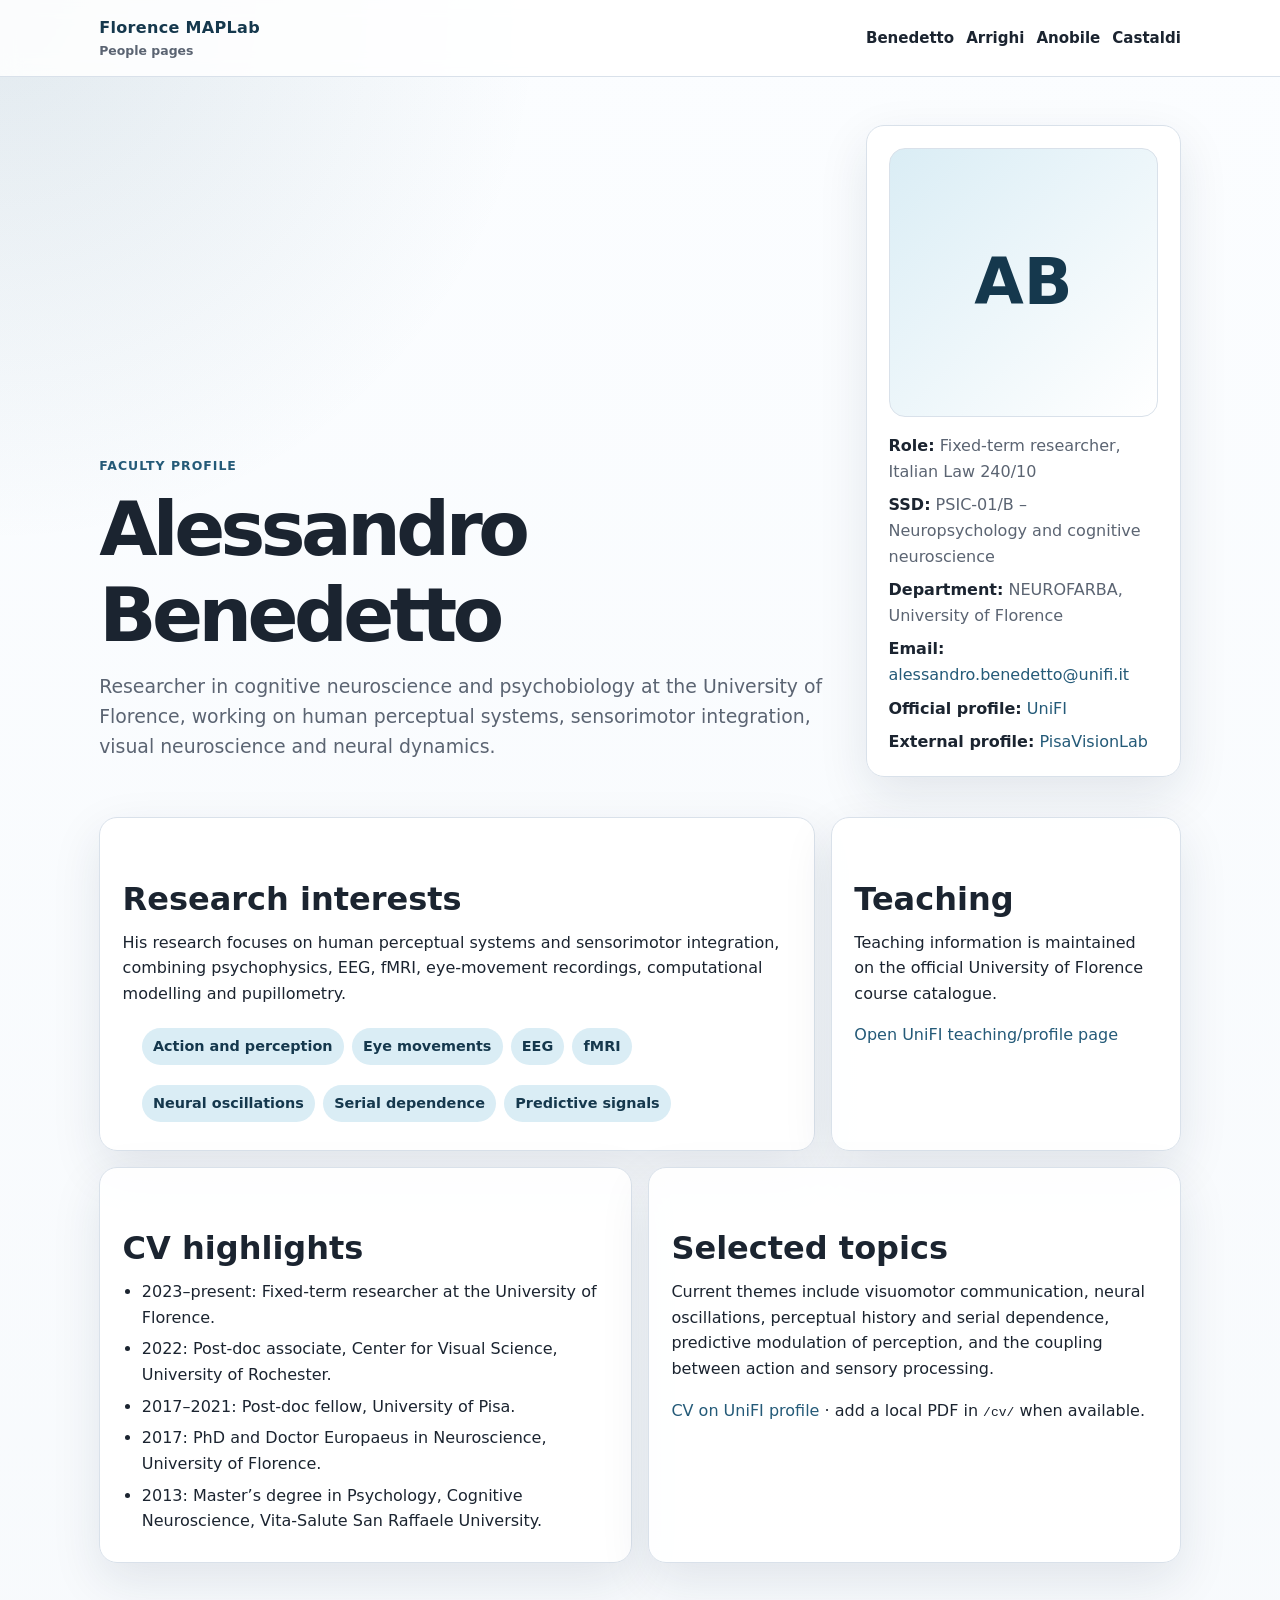
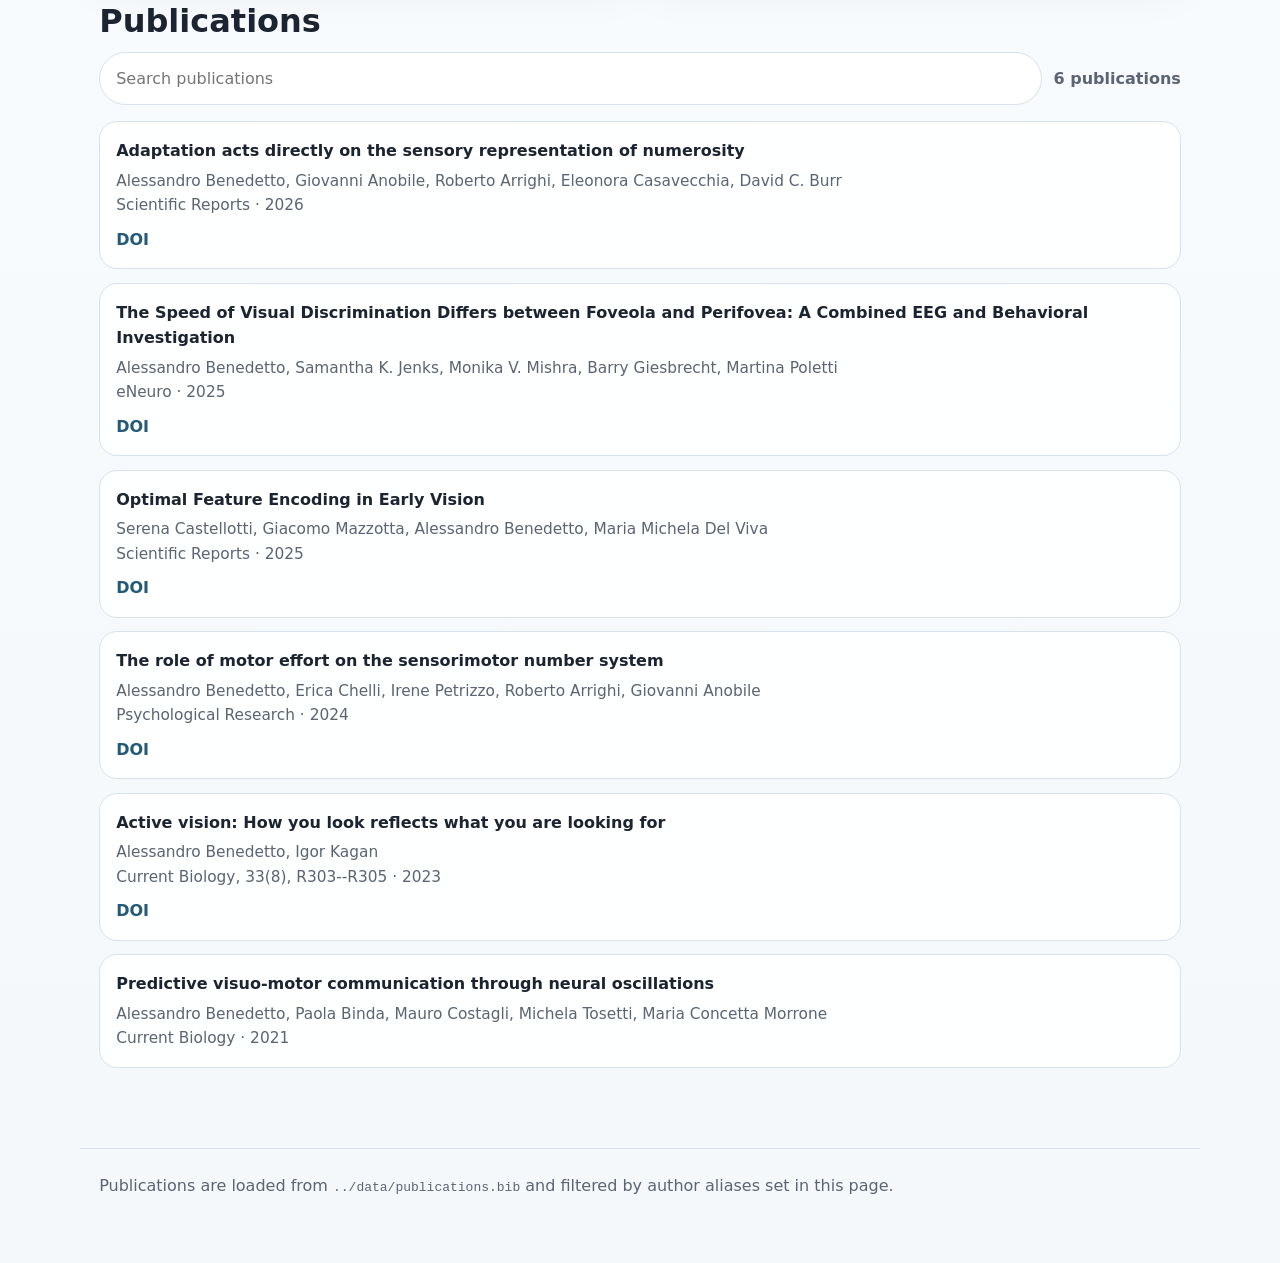
==== people/alessandro-benedetto.html @ ee8db985 "Add files via upload" ====
<!doctype html>
<html lang="en">
<head>
  <meta charset="utf-8">
  <meta name="viewport" content="width=device-width, initial-scale=1">
  <title>Alessandro Benedetto | Florence MAPLab</title>
  <meta name="description" content="Profile, research interests, CV highlights, teaching links and publications for Alessandro Benedetto.">
  <link rel="stylesheet" href="../assets/css/style.css">
</head>
<body data-bib-url="../data/publications.bib" data-author-aliases="Alessandro Benedetto|Benedetto Alessandro|Benedetto, Alessandro|Benedetto, A|A Benedetto">
  <header class="site-header">
    <nav class="nav" aria-label="Main navigation">
      <a class="brand" href="../index.html">Florence MAPLab <span>People pages</span></a>
      <div class="nav-links">
        <a href="alessandro-benedetto.html">Benedetto</a>
        <a href="roberto-arrighi.html">Arrighi</a>
        <a href="giovanni-anobile.html">Anobile</a>
        <a href="elisa-castaldi.html">Castaldi</a>
      </div>
    </nav>
  </header>

  <main>
    <section class="hero">
      <div>
        <div class="kicker">Faculty profile</div>
        <h1>Alessandro Benedetto</h1>
        <p class="lede">Researcher in cognitive neuroscience and psychobiology at the University of Florence, working on human perceptual systems, sensorimotor integration, visual neuroscience and neural dynamics.</p>
      </div>
      <aside class="profile-card">
        <div class="avatar" aria-hidden="true">AB</div>
        <ul class="meta-list">
          <li><strong>Role:</strong> Fixed-term researcher, Italian Law 240/10</li>
          <li><strong>SSD:</strong> PSIC-01/B – Neuropsychology and cognitive neuroscience</li>
          <li><strong>Department:</strong> NEUROFARBA, University of Florence</li>
          <li><strong>Email:</strong> <a href="mailto:alessandro.benedetto@unifi.it">alessandro.benedetto@unifi.it</a></li>
          <li><strong>Official profile:</strong> <a href="https://cercachi.unifi.it/p-doc2-0-0-A-3f2b3a3234282e.html">UniFI</a></li>
          <li><strong>External profile:</strong> <a href="https://www.pisavisionlab.org/members/alessandro-benedetto/">PisaVisionLab</a></li>
        </ul>
      </aside>
    </section>

    <section class="grid">
      <article class="panel col-8">
        <h2>Research interests</h2>
        <p>His research focuses on human perceptual systems and sensorimotor integration, combining psychophysics, EEG, fMRI, eye-movement recordings, computational modelling and pupillometry.</p>
        <ul class="tags">
          <li>Action and perception</li>
          <li>Eye movements</li>
          <li>EEG</li>
          <li>fMRI</li>
          <li>Neural oscillations</li>
          <li>Serial dependence</li>
          <li>Predictive signals</li>
        </ul>
      </article>

      <article class="panel col-4">
        <h2>Teaching</h2>
        <p>Teaching information is maintained on the official University of Florence course catalogue.</p>
        <p><a href="https://cercachi.unifi.it/p-doc2-0-0-A-3f2b3a3234282e.html">Open UniFI teaching/profile page</a></p>
      </article>

      <article class="panel col-6">
        <h2>CV highlights</h2>
        <ul>
          <li>2023–present: Fixed-term researcher at the University of Florence.</li>
          <li>2022: Post-doc associate, Center for Visual Science, University of Rochester.</li>
          <li>2017–2021: Post-doc fellow, University of Pisa.</li>
          <li>2017: PhD and Doctor Europaeus in Neuroscience, University of Florence.</li>
          <li>2013: Master’s degree in Psychology, Cognitive Neuroscience, Vita-Salute San Raffaele University.</li>
        </ul>
      </article>

      <article class="panel col-6">
        <h2>Selected topics</h2>
        <p>Current themes include visuomotor communication, neural oscillations, perceptual history and serial dependence, predictive modulation of perception, and the coupling between action and sensory processing.</p>
        <p><a href="https://cercachi.unifi.it/p-doc2-0-0-A-3f2b3a3234282e.html">CV on UniFI profile</a> · add a local PDF in <code>/cv/</code> when available.</p>
      </article>
    </section>

    <section>
      <h2>Publications</h2>
      <div class="publication-tools">
        <input class="search-box" type="search" placeholder="Search publications" aria-label="Search publications" data-publications-search>
        <div class="pub-count" data-publications-count>Loading publications…</div>
      </div>
      <div class="publications-list" data-publications-list></div>
    </section>
  </main>

  <footer class="footer">
    <p>Publications are loaded from <code>../data/publications.bib</code> and filtered by author aliases set in this page.</p>
  </footer>

  <script src="../assets/js/person.js" defer></script>
</body>
</html>
---- assets/css/style.css ----
:root {
  --ink: #1b2430;
  --muted: #5b6472;
  --line: #d9e1ea;
  --surface: #ffffff;
  --soft: #f5f8fb;
  --brand: #245a78;
  --brand-dark: #15384d;
  --accent: #daedf5;
  --max: 1120px;
  --radius: 18px;
  --shadow: 0 18px 50px rgba(22, 44, 65, .10);
}

* { box-sizing: border-box; }

body {
  margin: 0;
  font-family: Inter, ui-sans-serif, system-ui, -apple-system, BlinkMacSystemFont, "Segoe UI", sans-serif;
  color: var(--ink);
  background:
    radial-gradient(circle at top left, rgba(36, 90, 120, .12), transparent 34rem),
    linear-gradient(180deg, #fbfdff 0%, var(--soft) 100%);
  line-height: 1.6;
}

a { color: var(--brand); text-decoration: none; }
a:hover { text-decoration: underline; }

.site-header {
  border-bottom: 1px solid var(--line);
  background: rgba(255,255,255,.86);
  backdrop-filter: blur(10px);
  position: sticky;
  top: 0;
  z-index: 10;
}

.nav {
  max-width: var(--max);
  margin: 0 auto;
  padding: .95rem 1.2rem;
  display: flex;
  align-items: center;
  justify-content: space-between;
  gap: 1rem;
}

.brand {
  display: inline-flex;
  flex-direction: column;
  font-weight: 800;
  letter-spacing: .02em;
  color: var(--brand-dark);
}
.brand span {
  font-size: .78rem;
  font-weight: 600;
  color: var(--muted);
  letter-spacing: 0;
}

.nav-links {
  display: flex;
  flex-wrap: wrap;
  gap: .75rem;
  align-items: center;
  justify-content: flex-end;
}
.nav-links a {
  color: var(--ink);
  font-weight: 650;
  font-size: .94rem;
}

main {
  max-width: var(--max);
  margin: 0 auto;
  padding: 3rem 1.2rem 5rem;
}

.hero {
  display: grid;
  grid-template-columns: minmax(0, 1.4fr) minmax(260px, .6fr);
  gap: 2rem;
  align-items: end;
  margin-bottom: 2.5rem;
}

.kicker {
  color: var(--brand);
  font-weight: 800;
  letter-spacing: .08em;
  text-transform: uppercase;
  font-size: .78rem;
  margin-bottom: .6rem;
}

h1, h2, h3 { line-height: 1.15; margin: 0 0 .75rem; }
h1 { font-size: clamp(2.2rem, 7vw, 4.7rem); letter-spacing: -.06em; }
h2 { font-size: clamp(1.45rem, 3vw, 2rem); margin-top: 2.5rem; }
h3 { font-size: 1.15rem; }
p { margin: 0 0 1rem; }
.lede { font-size: 1.18rem; color: var(--muted); max-width: 68ch; }

.profile-card,
.panel,
.person-tile,
.publication,
.note {
  background: rgba(255,255,255,.94);
  border: 1px solid var(--line);
  border-radius: var(--radius);
  box-shadow: var(--shadow);
}

.profile-card {
  padding: 1.35rem;
}
.profile-card .avatar,
.person-tile .avatar {
  width: 100%;
  aspect-ratio: 1 / 1;
  border-radius: 16px;
  background: linear-gradient(135deg, var(--accent), #fff);
  display: grid;
  place-items: center;
  color: var(--brand-dark);
  font-weight: 900;
  font-size: clamp(2rem, 7vw, 4rem);
  border: 1px solid var(--line);
  overflow: hidden;
}
.avatar img { width: 100%; height: 100%; object-fit: cover; display: block; }

.meta-list {
  list-style: none;
  margin: 1rem 0 0;
  padding: 0;
  display: grid;
  gap: .5rem;
  color: var(--muted);
}
.meta-list strong { color: var(--ink); }

.grid {
  display: grid;
  grid-template-columns: repeat(12, 1fr);
  gap: 1rem;
}
.col-8 { grid-column: span 8; }
.col-4 { grid-column: span 4; }
.col-6 { grid-column: span 6; }
.col-12 { grid-column: span 12; }

.panel { padding: 1.4rem; }
.panel ul { margin: .5rem 0 0; padding-left: 1.2rem; }
.panel li { margin: .38rem 0; }

.tags { display: flex; flex-wrap: wrap; gap: .5rem; padding: 0; list-style: none; margin: .75rem 0 0; }
.tags li {
  background: var(--accent);
  color: var(--brand-dark);
  padding: .42rem .7rem;
  border-radius: 999px;
  font-weight: 700;
  font-size: .9rem;
}

.people-grid {
  display: grid;
  grid-template-columns: repeat(auto-fit, minmax(220px, 1fr));
  gap: 1rem;
  margin-top: 1.5rem;
}
.person-tile {
  padding: 1rem;
  display: flex;
  flex-direction: column;
  gap: .85rem;
}
.person-tile h2 { margin: 0; font-size: 1.25rem; }
.person-tile p { color: var(--muted); margin: 0; }

.publication-tools {
  display: flex;
  flex-wrap: wrap;
  gap: .7rem;
  align-items: center;
  justify-content: space-between;
  margin: .6rem 0 1rem;
}
.search-box {
  min-width: min(100%, 360px);
  flex: 1;
  border: 1px solid var(--line);
  border-radius: 999px;
  padding: .8rem 1rem;
  font: inherit;
  background: white;
}
.pub-count { color: var(--muted); font-weight: 700; }
.publications-list { display: grid; gap: .85rem; }
.publication { padding: 1rem; box-shadow: none; }
.publication-title { font-weight: 850; margin-bottom: .3rem; }
.publication-meta { color: var(--muted); font-size: .96rem; }
.publication-links { display: flex; flex-wrap: wrap; gap: .75rem; margin-top: .55rem; font-weight: 700; }

.note { padding: 1rem; color: var(--muted); box-shadow: none; }

.footer {
  max-width: var(--max);
  margin: 0 auto;
  padding: 1.5rem 1.2rem 3rem;
  color: var(--muted);
  border-top: 1px solid var(--line);
}

@media (max-width: 820px) {
  .hero, .grid { display: block; }
  .profile-card, .panel { margin-top: 1rem; }
  .nav { align-items: flex-start; flex-direction: column; }
  .nav-links { justify-content: flex-start; }
}
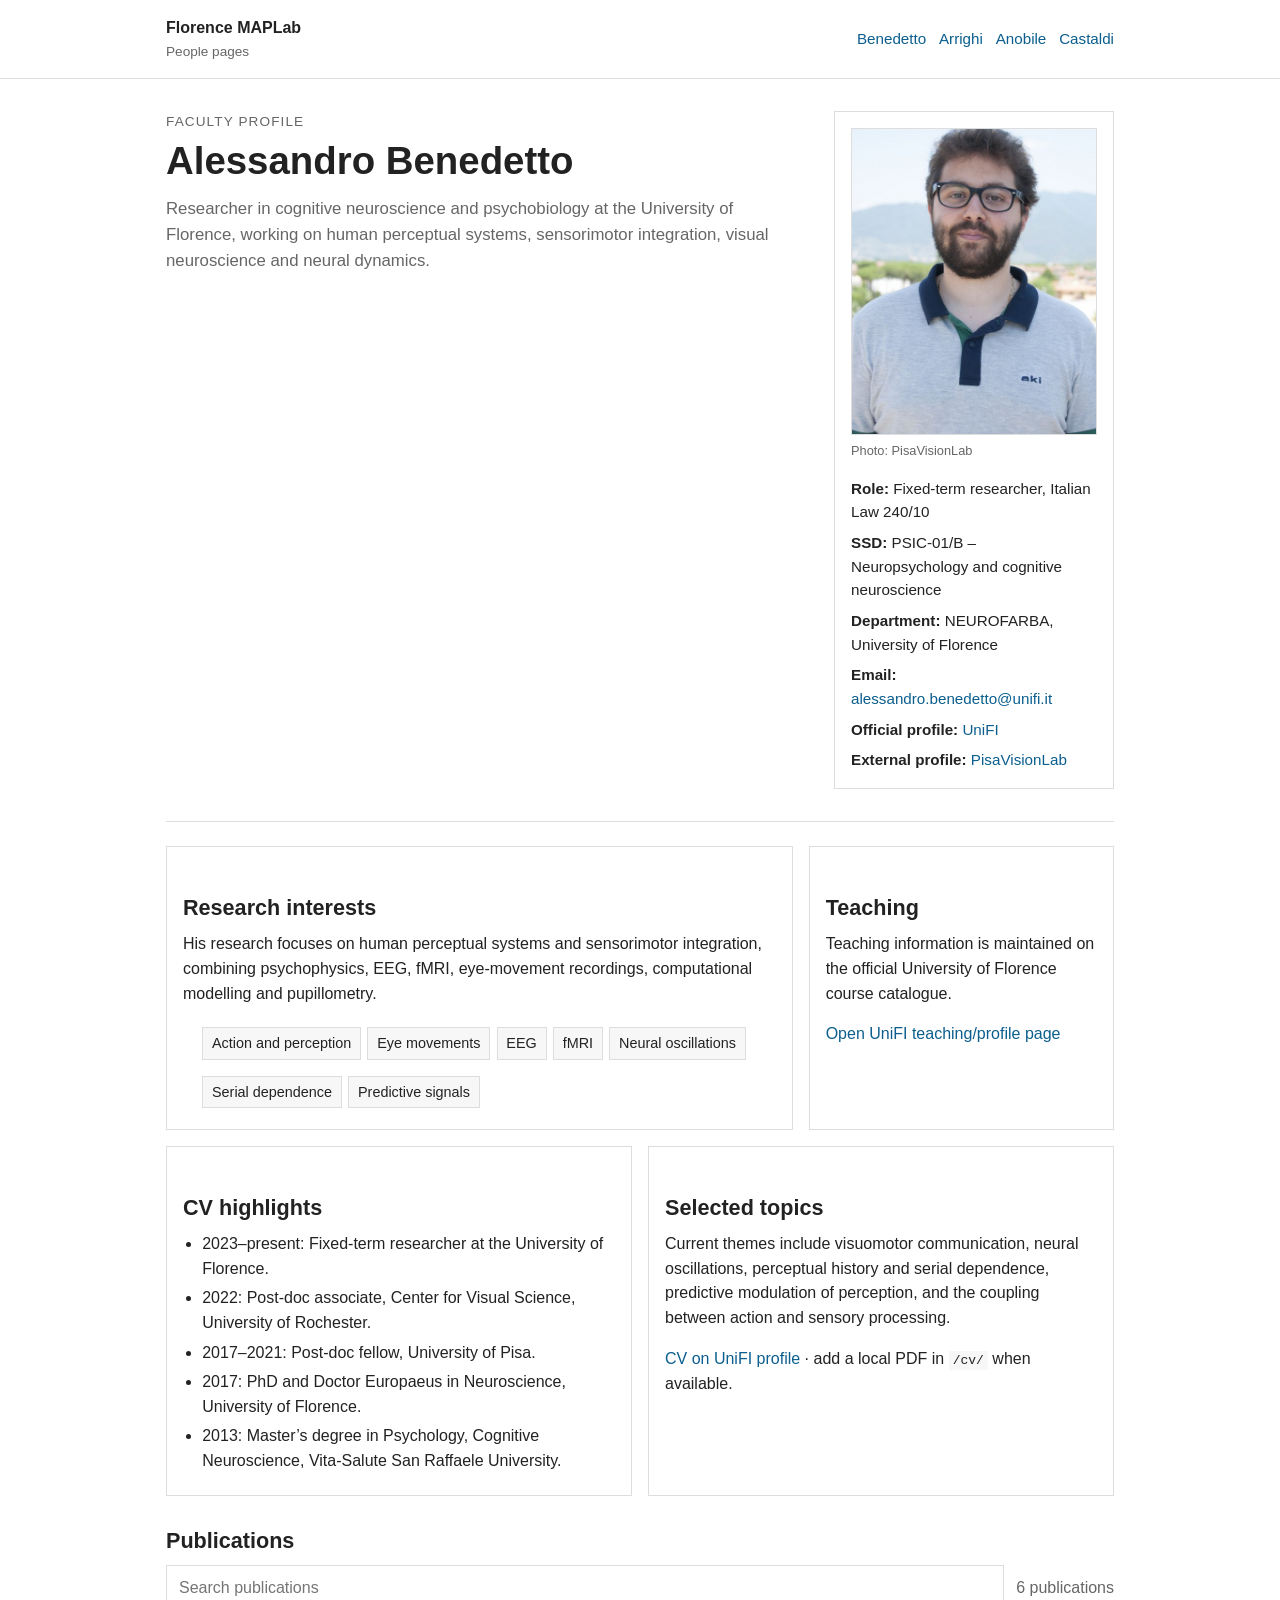
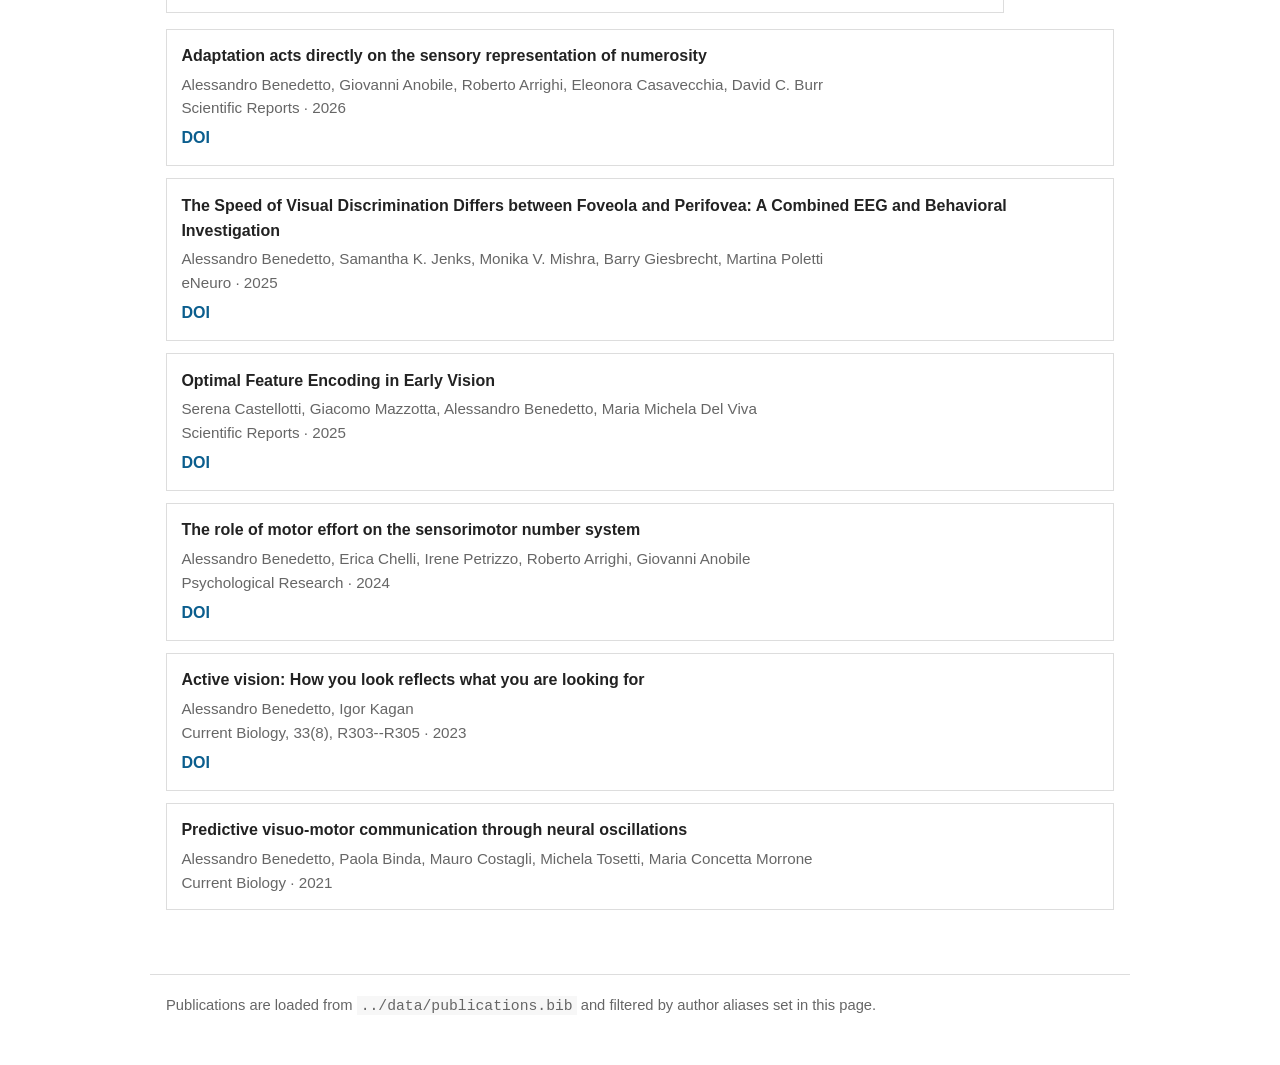
==== commit 52a32fd8: "Add files via upload" ====
--- a/people/alessandro-benedetto.html
+++ b/people/alessandro-benedetto.html
@@ -28,7 +28,7 @@
         <p class="lede">Researcher in cognitive neuroscience and psychobiology at the University of Florence, working on human perceptual systems, sensorimotor integration, visual neuroscience and neural dynamics.</p>
       </div>
       <aside class="profile-card">
-        <div class="avatar" aria-hidden="true">AB</div>
+        <figure class="profile-photo"><img src="../assets/images/alessandro-benedetto.jpg" alt="Photo of Alessandro Benedetto"><figcaption>Photo: PisaVisionLab</figcaption></figure>
         <ul class="meta-list">
           <li><strong>Role:</strong> Fixed-term researcher, Italian Law 240/10</li>
           <li><strong>SSD:</strong> PSIC-01/B – Neuropsychology and cognitive neuroscience</li>
--- a/assets/css/style.css
+++ b/assets/css/style.css
@@ -1,45 +1,35 @@
 :root {
-  --ink: #1b2430;
-  --muted: #5b6472;
-  --line: #d9e1ea;
-  --surface: #ffffff;
-  --soft: #f5f8fb;
-  --brand: #245a78;
-  --brand-dark: #15384d;
-  --accent: #daedf5;
-  --max: 1120px;
-  --radius: 18px;
-  --shadow: 0 18px 50px rgba(22, 44, 65, .10);
+  --text: #222;
+  --muted: #666;
+  --line: #ddd;
+  --link: #0b5e8e;
+  --background: #fff;
+  --soft: #f7f7f7;
+  --max: 980px;
 }
 
 * { box-sizing: border-box; }
 
 body {
   margin: 0;
-  font-family: Inter, ui-sans-serif, system-ui, -apple-system, BlinkMacSystemFont, "Segoe UI", sans-serif;
-  color: var(--ink);
-  background:
-    radial-gradient(circle at top left, rgba(36, 90, 120, .12), transparent 34rem),
-    linear-gradient(180deg, #fbfdff 0%, var(--soft) 100%);
-  line-height: 1.6;
-}
-
-a { color: var(--brand); text-decoration: none; }
+  font-family: Arial, Helvetica, sans-serif;
+  color: var(--text);
+  background: var(--background);
+  line-height: 1.55;
+}
+
+a { color: var(--link); text-decoration: none; }
 a:hover { text-decoration: underline; }
 
 .site-header {
   border-bottom: 1px solid var(--line);
-  background: rgba(255,255,255,.86);
-  backdrop-filter: blur(10px);
-  position: sticky;
-  top: 0;
-  z-index: 10;
+  background: #fff;
 }
 
 .nav {
   max-width: var(--max);
   margin: 0 auto;
-  padding: .95rem 1.2rem;
+  padding: 1rem;
   display: flex;
   align-items: center;
   justify-content: space-between;
@@ -47,178 +37,204 @@
 }
 
 .brand {
-  display: inline-flex;
-  flex-direction: column;
-  font-weight: 800;
-  letter-spacing: .02em;
-  color: var(--brand-dark);
-}
+  font-weight: 700;
+  color: var(--text);
+}
+
 .brand span {
-  font-size: .78rem;
-  font-weight: 600;
-  color: var(--muted);
-  letter-spacing: 0;
+  display: block;
+  font-size: .85rem;
+  font-weight: 400;
+  color: var(--muted);
 }
 
 .nav-links {
   display: flex;
   flex-wrap: wrap;
-  gap: .75rem;
-  align-items: center;
-  justify-content: flex-end;
-}
-.nav-links a {
-  color: var(--ink);
-  font-weight: 650;
-  font-size: .94rem;
+  gap: .8rem;
+  font-size: .95rem;
 }
 
 main {
   max-width: var(--max);
   margin: 0 auto;
-  padding: 3rem 1.2rem 5rem;
+  padding: 2rem 1rem 4rem;
 }
 
 .hero {
   display: grid;
-  grid-template-columns: minmax(0, 1.4fr) minmax(260px, .6fr);
+  grid-template-columns: minmax(0, 1fr) 280px;
   gap: 2rem;
-  align-items: end;
-  margin-bottom: 2.5rem;
+  align-items: start;
+  padding-bottom: 2rem;
+  border-bottom: 1px solid var(--line);
 }
 
 .kicker {
-  color: var(--brand);
-  font-weight: 800;
+  color: var(--muted);
+  font-size: .85rem;
+  text-transform: uppercase;
   letter-spacing: .08em;
-  text-transform: uppercase;
-  font-size: .78rem;
-  margin-bottom: .6rem;
-}
-
-h1, h2, h3 { line-height: 1.15; margin: 0 0 .75rem; }
-h1 { font-size: clamp(2.2rem, 7vw, 4.7rem); letter-spacing: -.06em; }
-h2 { font-size: clamp(1.45rem, 3vw, 2rem); margin-top: 2.5rem; }
-h3 { font-size: 1.15rem; }
+  margin-bottom: .4rem;
+}
+
+h1, h2, h3 { line-height: 1.2; margin: 0 0 .7rem; }
+h1 { font-size: 2.4rem; font-weight: 700; }
+h2 { font-size: 1.35rem; margin-top: 2rem; }
+h3 { font-size: 1.05rem; }
 p { margin: 0 0 1rem; }
-.lede { font-size: 1.18rem; color: var(--muted); max-width: 68ch; }
+
+.lede {
+  font-size: 1.05rem;
+  color: var(--muted);
+  max-width: 70ch;
+}
 
 .profile-card,
 .panel,
 .person-tile,
 .publication,
 .note {
-  background: rgba(255,255,255,.94);
-  border: 1px solid var(--line);
-  border-radius: var(--radius);
-  box-shadow: var(--shadow);
-}
-
-.profile-card {
-  padding: 1.35rem;
-}
-.profile-card .avatar,
-.person-tile .avatar {
+  border: 1px solid var(--line);
+  background: #fff;
+}
+
+.profile-card,
+.panel,
+.note {
+  padding: 1rem;
+}
+
+.profile-photo {
+  margin: 0 0 1rem;
+}
+
+.profile-photo img,
+.tile-photo {
   width: 100%;
-  aspect-ratio: 1 / 1;
-  border-radius: 16px;
-  background: linear-gradient(135deg, var(--accent), #fff);
-  display: grid;
-  place-items: center;
-  color: var(--brand-dark);
-  font-weight: 900;
-  font-size: clamp(2rem, 7vw, 4rem);
-  border: 1px solid var(--line);
-  overflow: hidden;
-}
-.avatar img { width: 100%; height: 100%; object-fit: cover; display: block; }
+  display: block;
+  border: 1px solid var(--line);
+  background: var(--soft);
+  object-fit: cover;
+}
+
+.profile-photo img {
+  aspect-ratio: 4 / 5;
+}
+
+.profile-photo figcaption {
+  margin-top: .35rem;
+  font-size: .8rem;
+  color: var(--muted);
+}
 
 .meta-list {
   list-style: none;
-  margin: 1rem 0 0;
+  margin: 0;
   padding: 0;
   display: grid;
-  gap: .5rem;
-  color: var(--muted);
-}
-.meta-list strong { color: var(--ink); }
+  gap: .45rem;
+  font-size: .95rem;
+}
+
+.meta-list strong { color: var(--text); }
 
 .grid {
   display: grid;
   grid-template-columns: repeat(12, 1fr);
   gap: 1rem;
-}
+  margin-top: 1.5rem;
+}
+
 .col-8 { grid-column: span 8; }
 .col-4 { grid-column: span 4; }
 .col-6 { grid-column: span 6; }
 .col-12 { grid-column: span 12; }
 
-.panel { padding: 1.4rem; }
 .panel ul { margin: .5rem 0 0; padding-left: 1.2rem; }
-.panel li { margin: .38rem 0; }
-
-.tags { display: flex; flex-wrap: wrap; gap: .5rem; padding: 0; list-style: none; margin: .75rem 0 0; }
+.panel li { margin: .3rem 0; }
+
+.tags {
+  display: flex;
+  flex-wrap: wrap;
+  gap: .4rem;
+  padding: 0;
+  margin: .8rem 0 0;
+  list-style: none;
+}
+
 .tags li {
-  background: var(--accent);
-  color: var(--brand-dark);
-  padding: .42rem .7rem;
-  border-radius: 999px;
-  font-weight: 700;
+  border: 1px solid var(--line);
+  background: var(--soft);
+  padding: .25rem .55rem;
   font-size: .9rem;
 }
 
 .people-grid {
   display: grid;
-  grid-template-columns: repeat(auto-fit, minmax(220px, 1fr));
+  grid-template-columns: repeat(auto-fit, minmax(210px, 1fr));
   gap: 1rem;
-  margin-top: 1.5rem;
-}
+  margin-top: 1rem;
+}
+
 .person-tile {
-  padding: 1rem;
-  display: flex;
-  flex-direction: column;
-  gap: .85rem;
-}
-.person-tile h2 { margin: 0; font-size: 1.25rem; }
-.person-tile p { color: var(--muted); margin: 0; }
+  display: block;
+  color: inherit;
+}
+
+.person-tile:hover { text-decoration: none; }
+
+.person-tile div { padding: .9rem; }
+.person-tile h2 { margin: 0 0 .4rem; font-size: 1.15rem; }
+.person-tile p { margin: 0; color: var(--muted); font-size: .95rem; }
+
+.tile-photo {
+  aspect-ratio: 4 / 5;
+}
 
 .publication-tools {
   display: flex;
   flex-wrap: wrap;
-  gap: .7rem;
+  gap: .75rem;
   align-items: center;
   justify-content: space-between;
   margin: .6rem 0 1rem;
 }
+
 .search-box {
-  min-width: min(100%, 360px);
+  min-width: min(100%, 340px);
   flex: 1;
   border: 1px solid var(--line);
-  border-radius: 999px;
-  padding: .8rem 1rem;
+  padding: .65rem .75rem;
   font: inherit;
-  background: white;
-}
-.pub-count { color: var(--muted); font-weight: 700; }
-.publications-list { display: grid; gap: .85rem; }
-.publication { padding: 1rem; box-shadow: none; }
-.publication-title { font-weight: 850; margin-bottom: .3rem; }
-.publication-meta { color: var(--muted); font-size: .96rem; }
-.publication-links { display: flex; flex-wrap: wrap; gap: .75rem; margin-top: .55rem; font-weight: 700; }
-
-.note { padding: 1rem; color: var(--muted); box-shadow: none; }
+}
+
+.pub-count { color: var(--muted); }
+.publications-list { display: grid; gap: .75rem; }
+.publication { padding: .9rem; }
+.publication-title { font-weight: 700; margin-bottom: .25rem; }
+.publication-meta { color: var(--muted); font-size: .95rem; }
+.publication-links { margin-top: .4rem; font-weight: 700; }
+
+.note { color: var(--muted); }
 
 .footer {
   max-width: var(--max);
   margin: 0 auto;
-  padding: 1.5rem 1.2rem 3rem;
+  padding: 1.2rem 1rem 2rem;
   color: var(--muted);
   border-top: 1px solid var(--line);
-}
-
-@media (max-width: 820px) {
+  font-size: .92rem;
+}
+
+code {
+  background: var(--soft);
+  padding: .1rem .25rem;
+}
+
+@media (max-width: 760px) {
+  .nav { align-items: flex-start; flex-direction: column; }
   .hero, .grid { display: block; }
   .profile-card, .panel { margin-top: 1rem; }
-  .nav { align-items: flex-start; flex-direction: column; }
-  .nav-links { justify-content: flex-start; }
-}
+  h1 { font-size: 2rem; }
+}
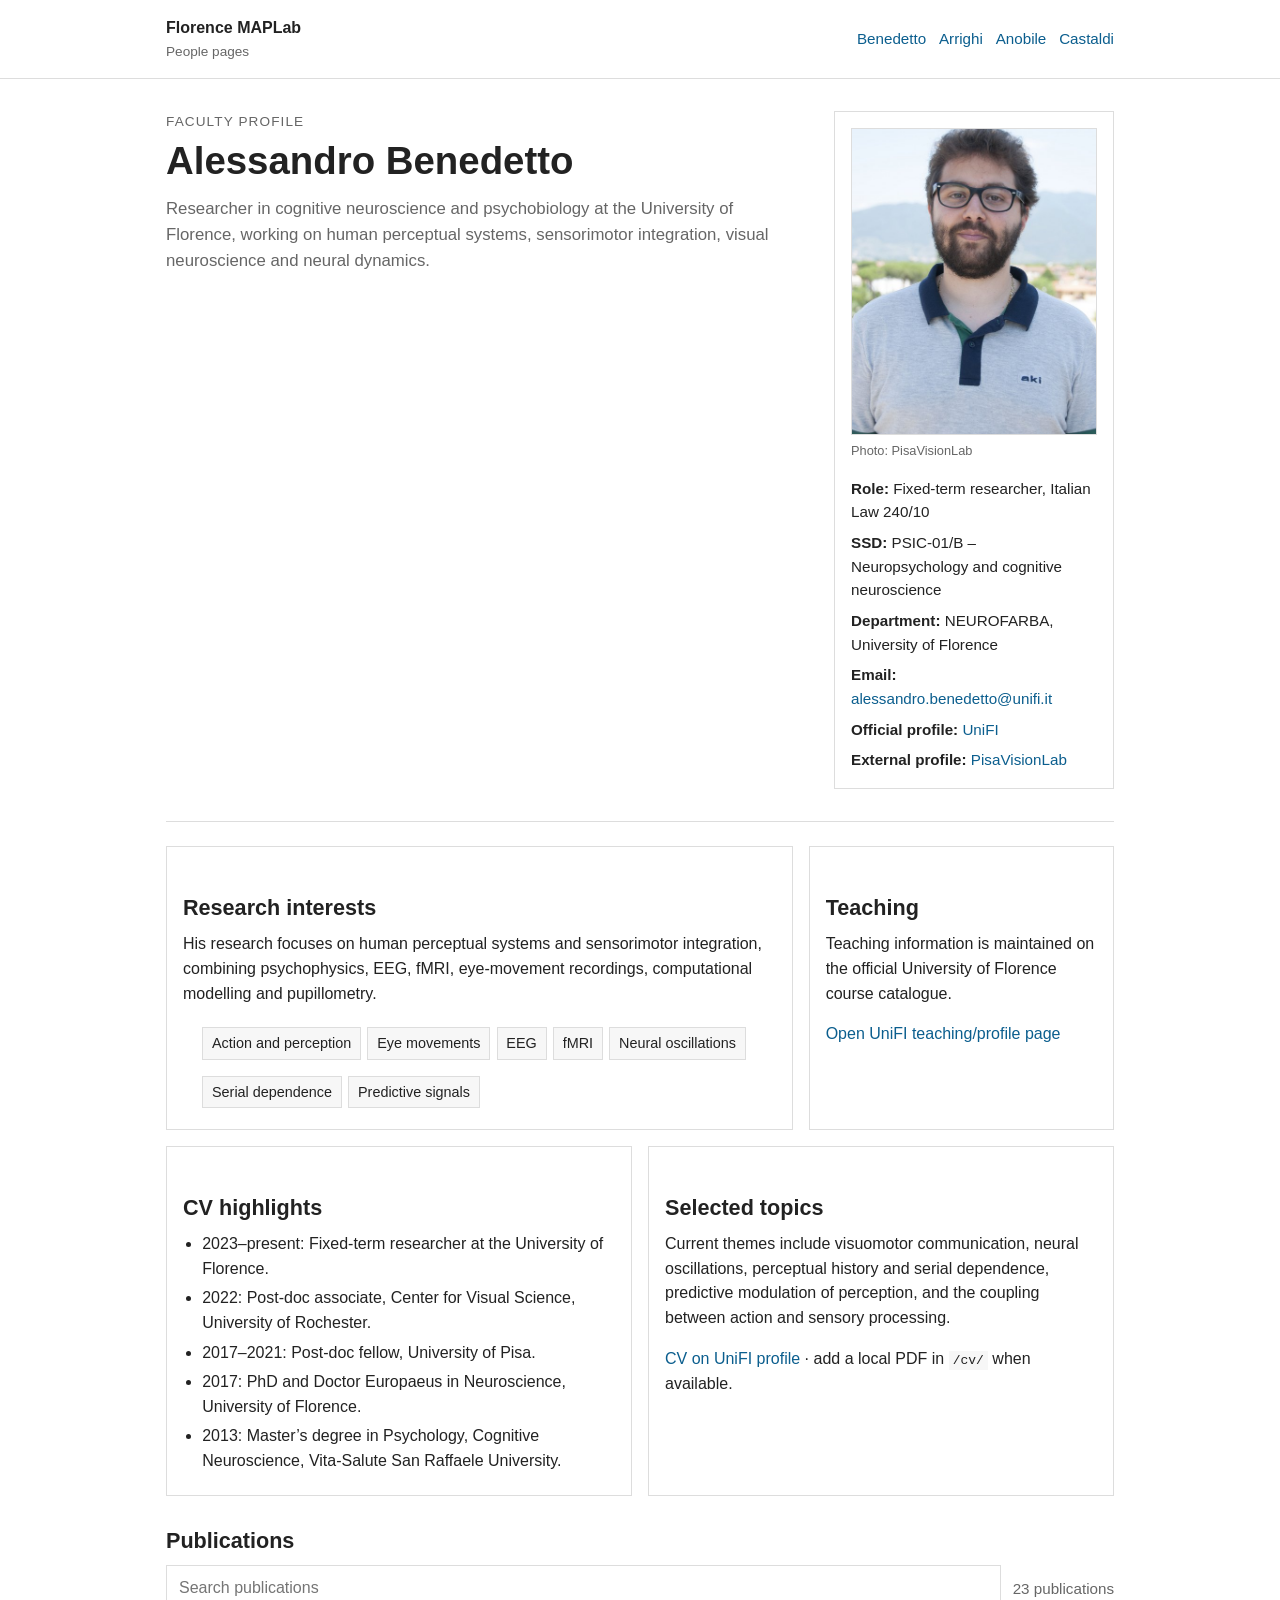
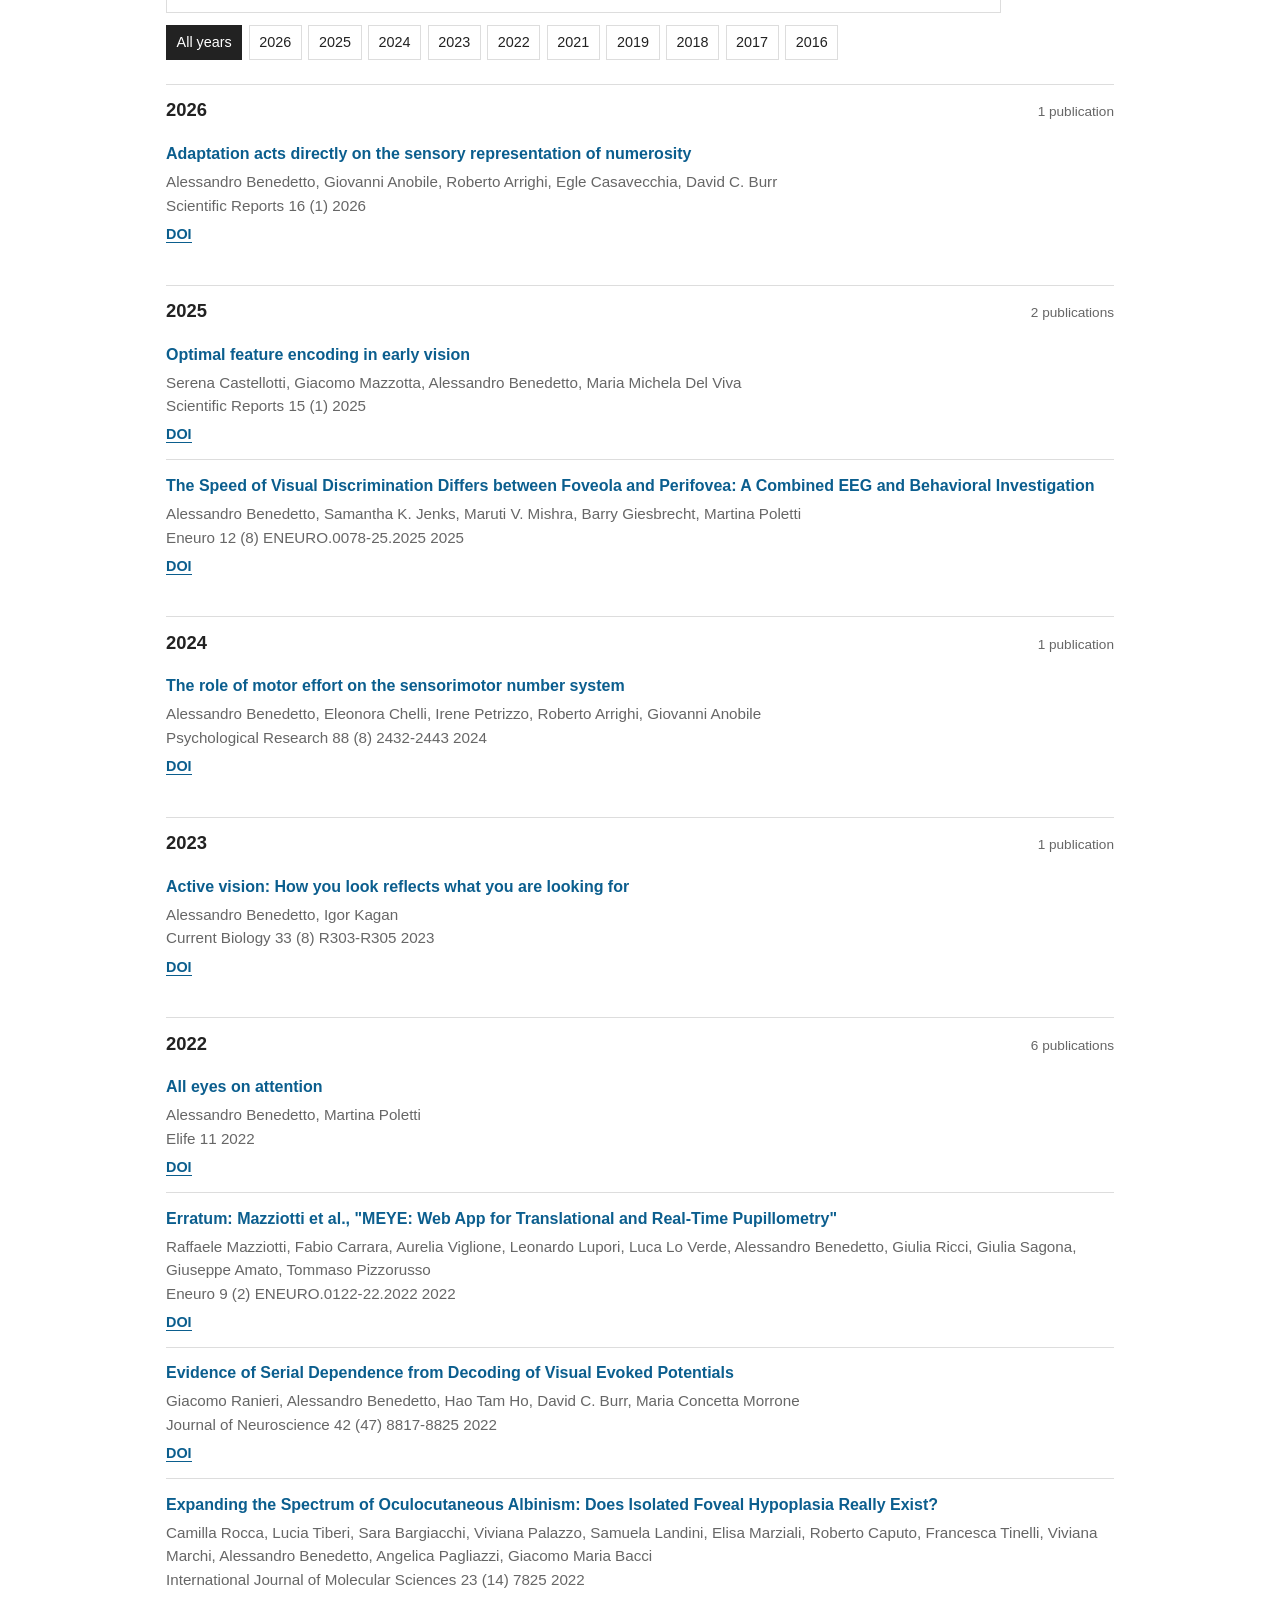
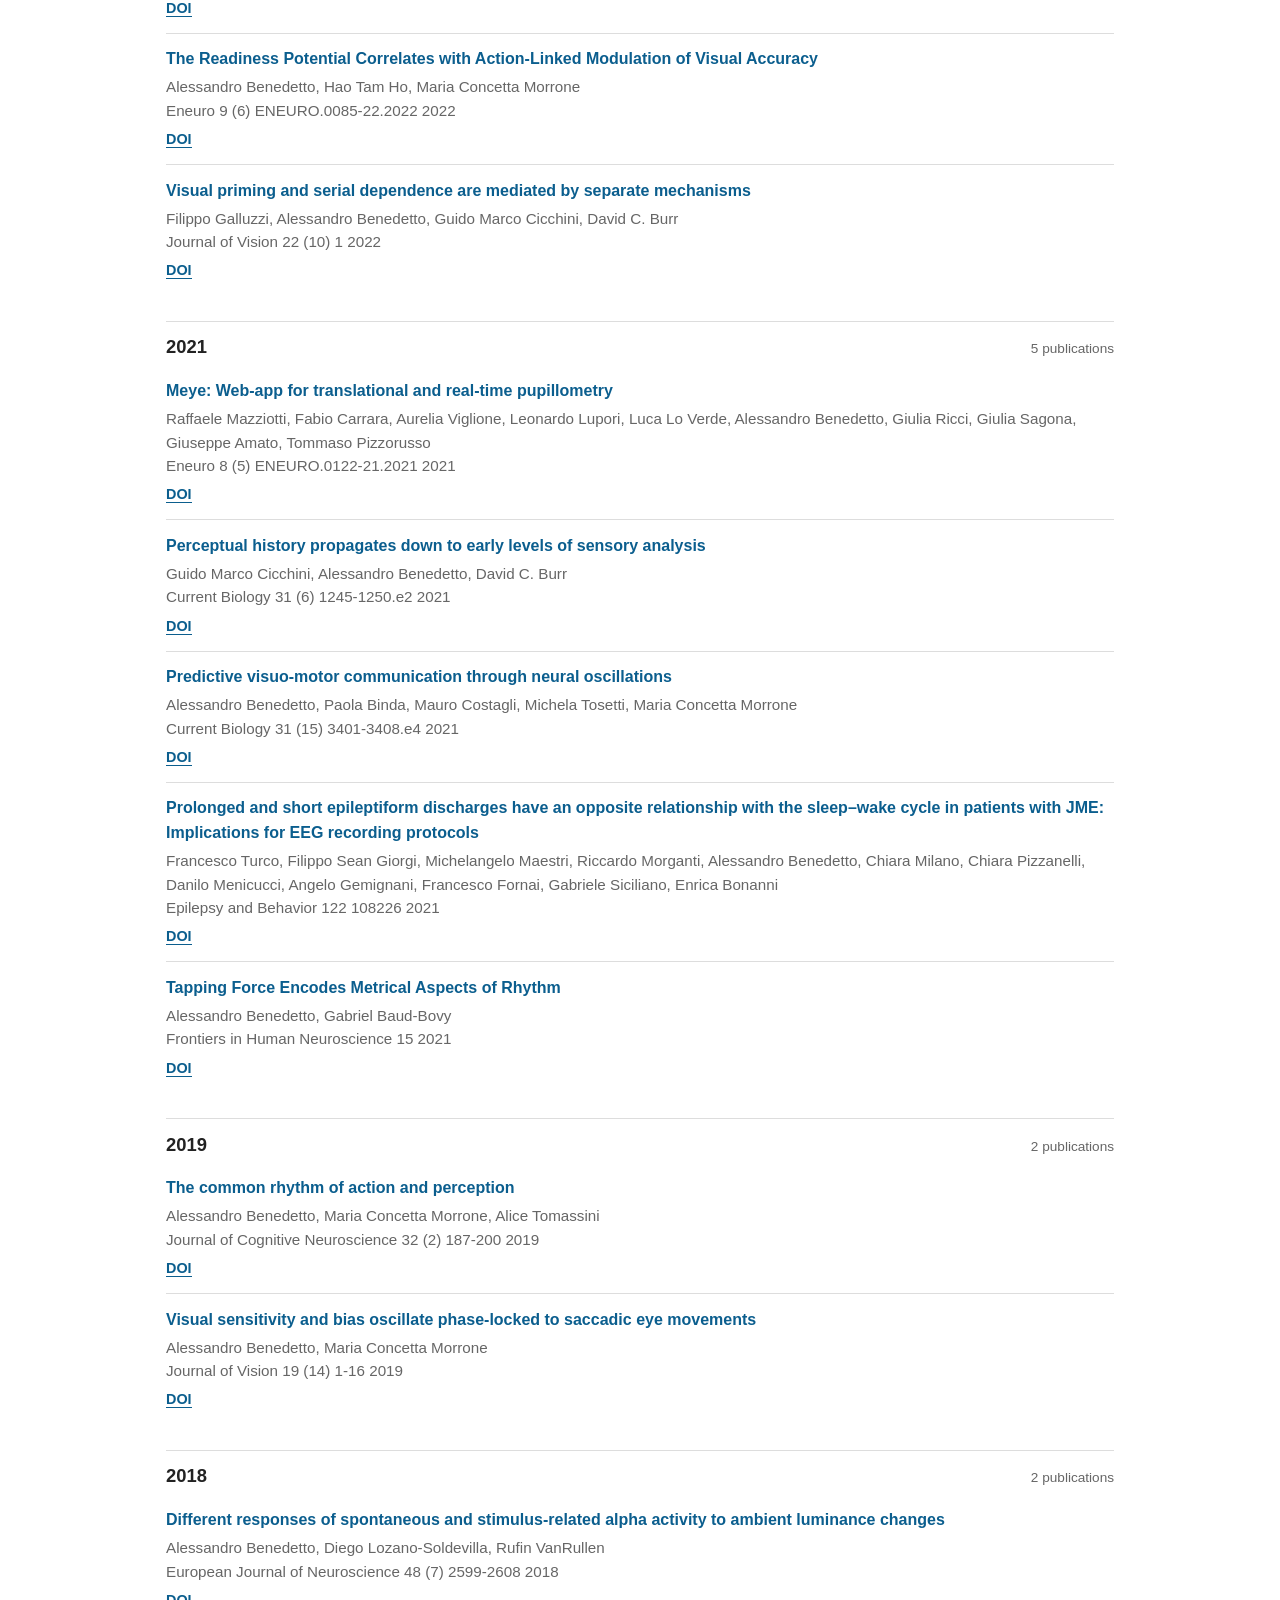
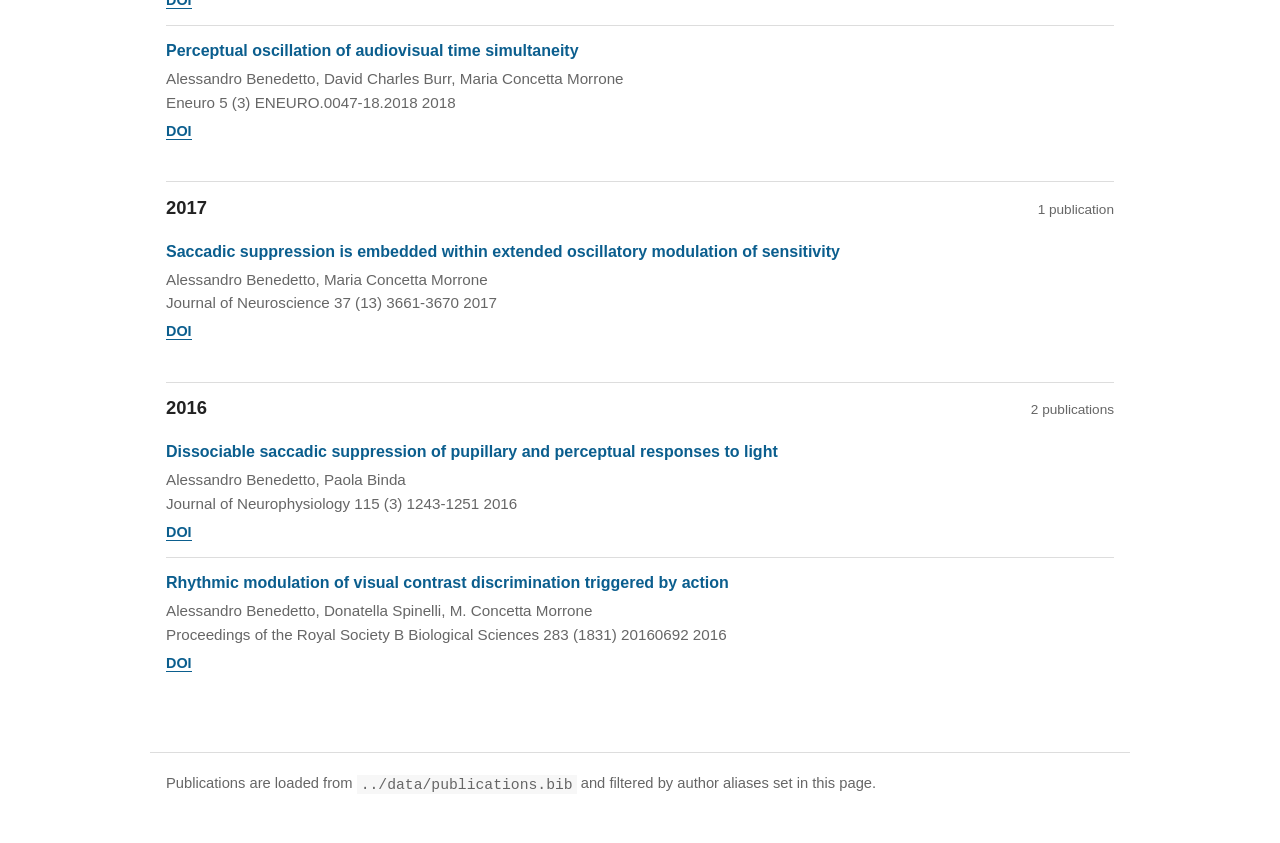
==== commit 58a7d55e: "Add files via upload" ====
--- a/people/alessandro-benedetto.html
+++ b/people/alessandro-benedetto.html
@@ -93,6 +93,6 @@
     <p>Publications are loaded from <code>../data/publications.bib</code> and filtered by author aliases set in this page.</p>
   </footer>
 
-  <script src="../assets/js/person.js" defer></script>
+  <script src="../assets/js/person.js?v=20260612b" defer></script>
 </body>
 </html>
--- a/assets/css/style.css
+++ b/assets/css/style.css
@@ -198,23 +198,86 @@
   gap: .75rem;
   align-items: center;
   justify-content: space-between;
-  margin: .6rem 0 1rem;
+  margin: .6rem 0 1.5rem;
 }
 
 .search-box {
   min-width: min(100%, 340px);
   flex: 1;
   border: 1px solid var(--line);
+  border-radius: 0;
   padding: .65rem .75rem;
   font: inherit;
-}
-
-.pub-count { color: var(--muted); }
-.publications-list { display: grid; gap: .75rem; }
-.publication { padding: .9rem; }
-.publication-title { font-weight: 700; margin-bottom: .25rem; }
-.publication-meta { color: var(--muted); font-size: .95rem; }
-.publication-links { margin-top: .4rem; font-weight: 700; }
+  background: #fff;
+}
+
+.pub-count {
+  color: var(--muted);
+  font-size: .95rem;
+}
+
+.publications-list {
+  display: grid;
+  gap: 1.6rem;
+}
+
+.publication-year {
+  border-top: 1px solid var(--line);
+  padding-top: .9rem;
+}
+
+.publication-year h3 {
+  display: flex;
+  align-items: baseline;
+  justify-content: space-between;
+  gap: 1rem;
+  margin: 0 0 .45rem;
+  font-size: 1.15rem;
+}
+
+.publication-year h3 small {
+  color: var(--muted);
+  font-size: .85rem;
+  font-weight: 400;
+}
+
+.year-publications {
+  list-style: none;
+  margin: 0;
+  padding: 0;
+}
+
+.publication {
+  border: 0;
+  border-bottom: 1px solid var(--line);
+  padding: .85rem 0;
+  background: transparent;
+}
+
+.publication:last-child {
+  border-bottom: 0;
+}
+
+.publication-title {
+  font-weight: 700;
+  margin-bottom: .2rem;
+}
+
+.publication-authors,
+.publication-meta {
+  color: var(--muted);
+  font-size: .95rem;
+}
+
+.publication-links {
+  margin-top: .35rem;
+  font-size: .9rem;
+  font-weight: 700;
+}
+
+.publication-links a {
+  border-bottom: 1px solid currentColor;
+}
 
 .note { color: var(--muted); }
 
@@ -238,3 +301,33 @@
   .profile-card, .panel { margin-top: 1rem; }
   h1 { font-size: 2rem; }
 }
+
+.year-filter {
+  display: flex;
+  flex-wrap: wrap;
+  gap: .4rem;
+  align-items: center;
+  flex: 1 1 100%;
+  order: 3;
+}
+
+.year-filter-button {
+  border: 1px solid var(--line);
+  background: #fff;
+  color: var(--text);
+  padding: .35rem .6rem;
+  font: inherit;
+  font-size: .9rem;
+  cursor: pointer;
+}
+
+.year-filter-button:hover,
+.year-filter-button:focus {
+  border-color: var(--text);
+}
+
+.year-filter-button.is-active {
+  background: var(--text);
+  border-color: var(--text);
+  color: #fff;
+}
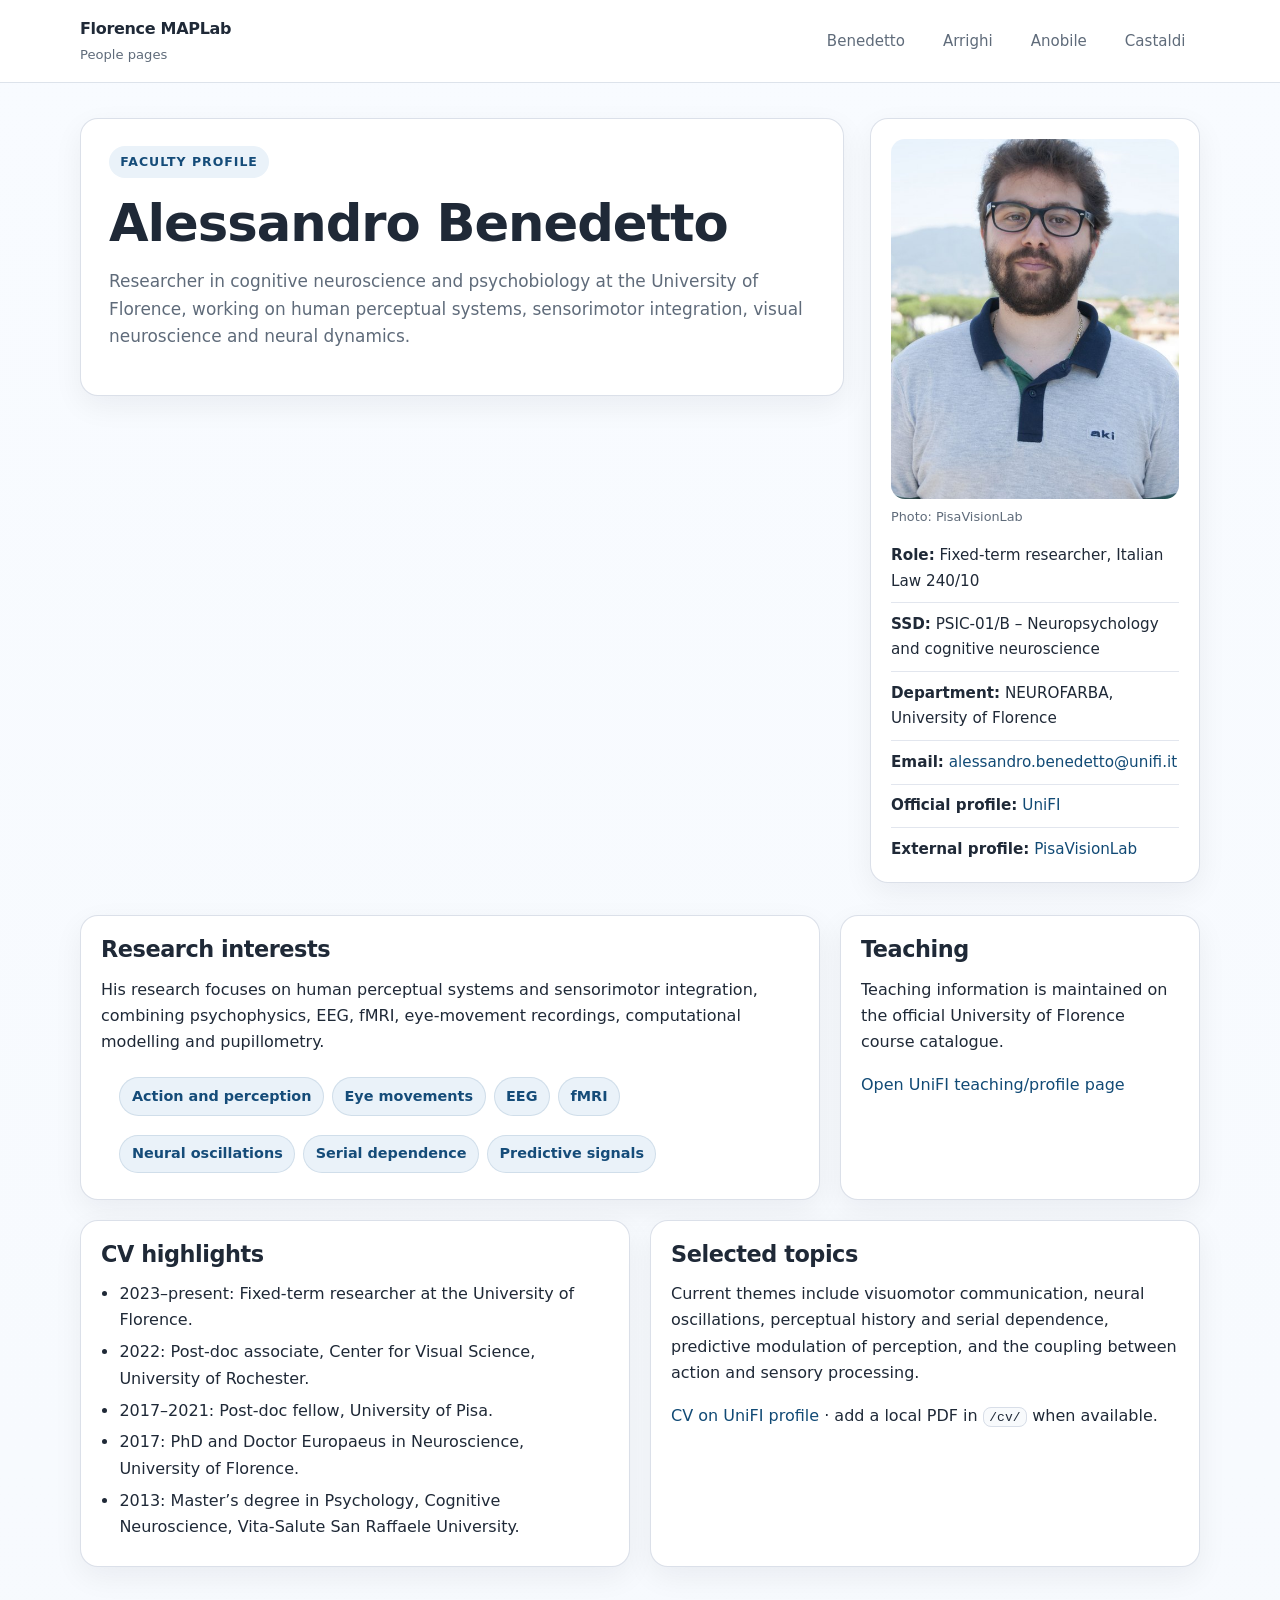
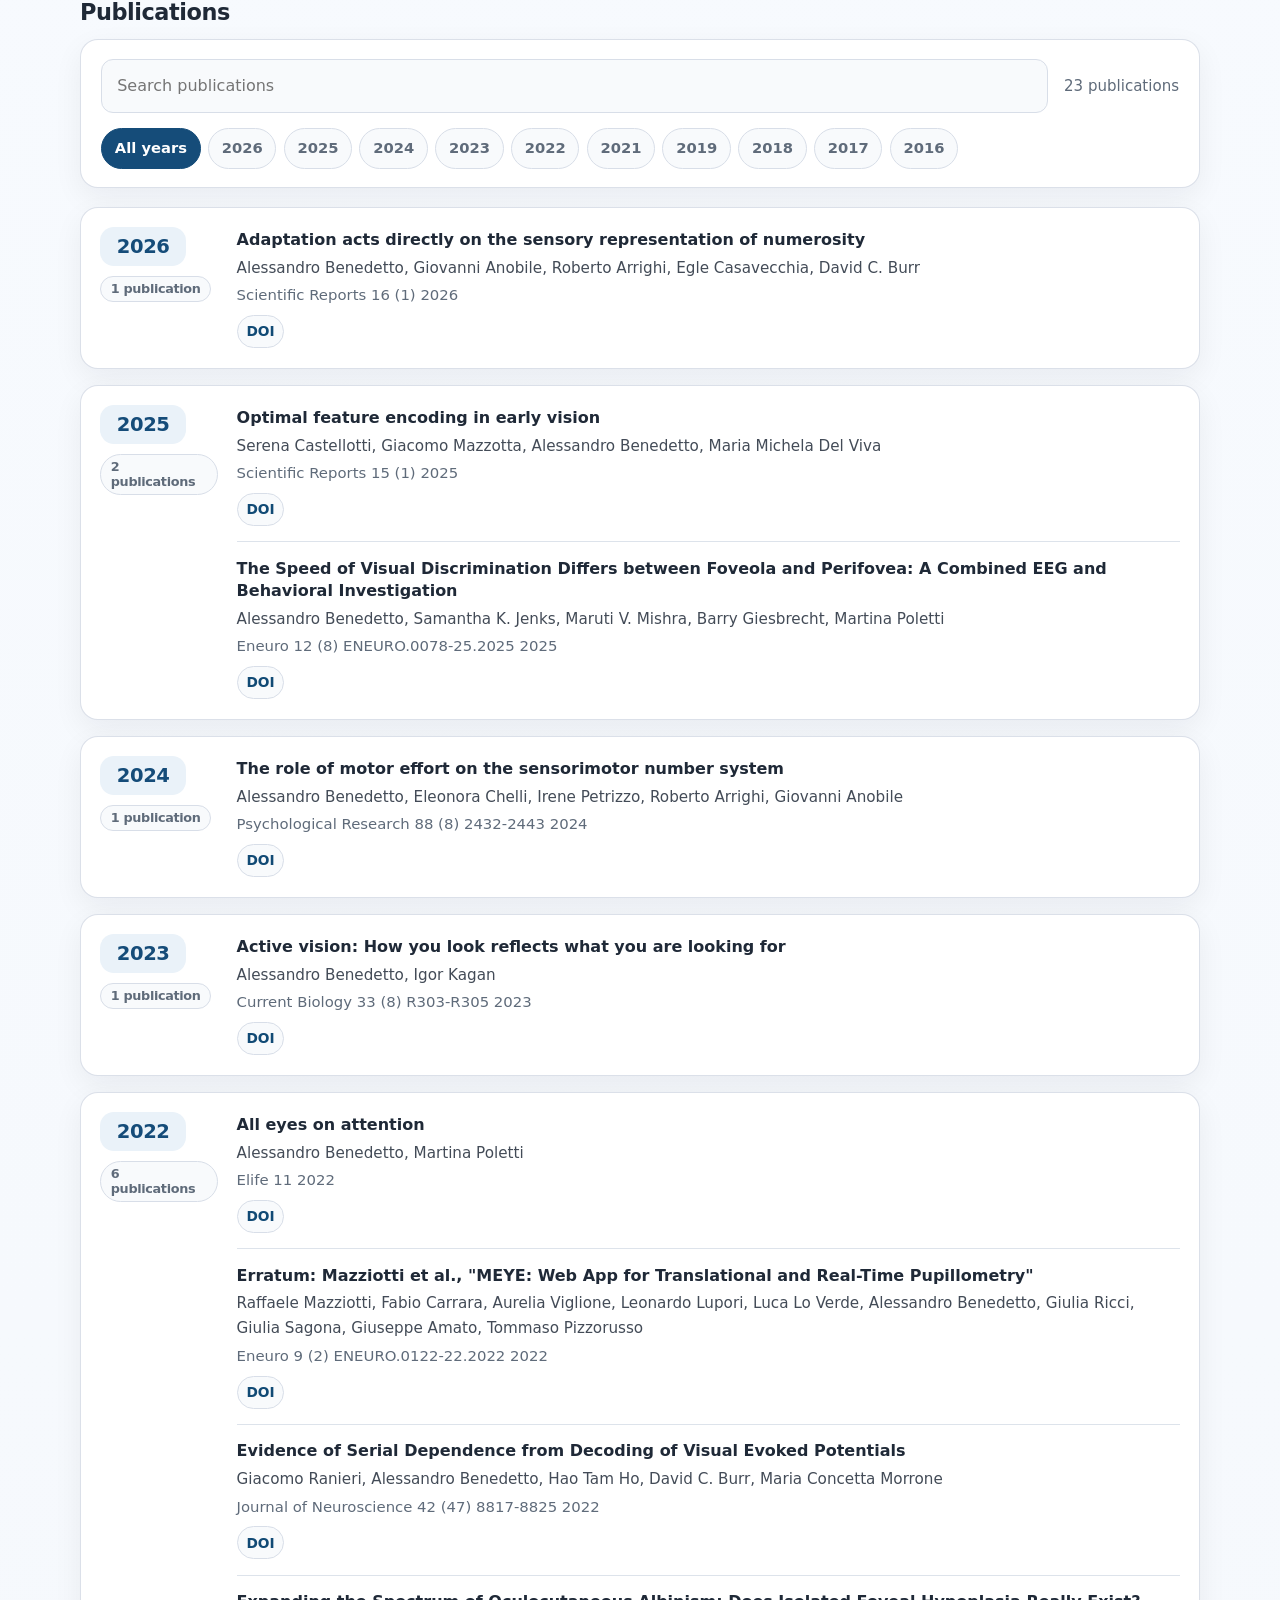
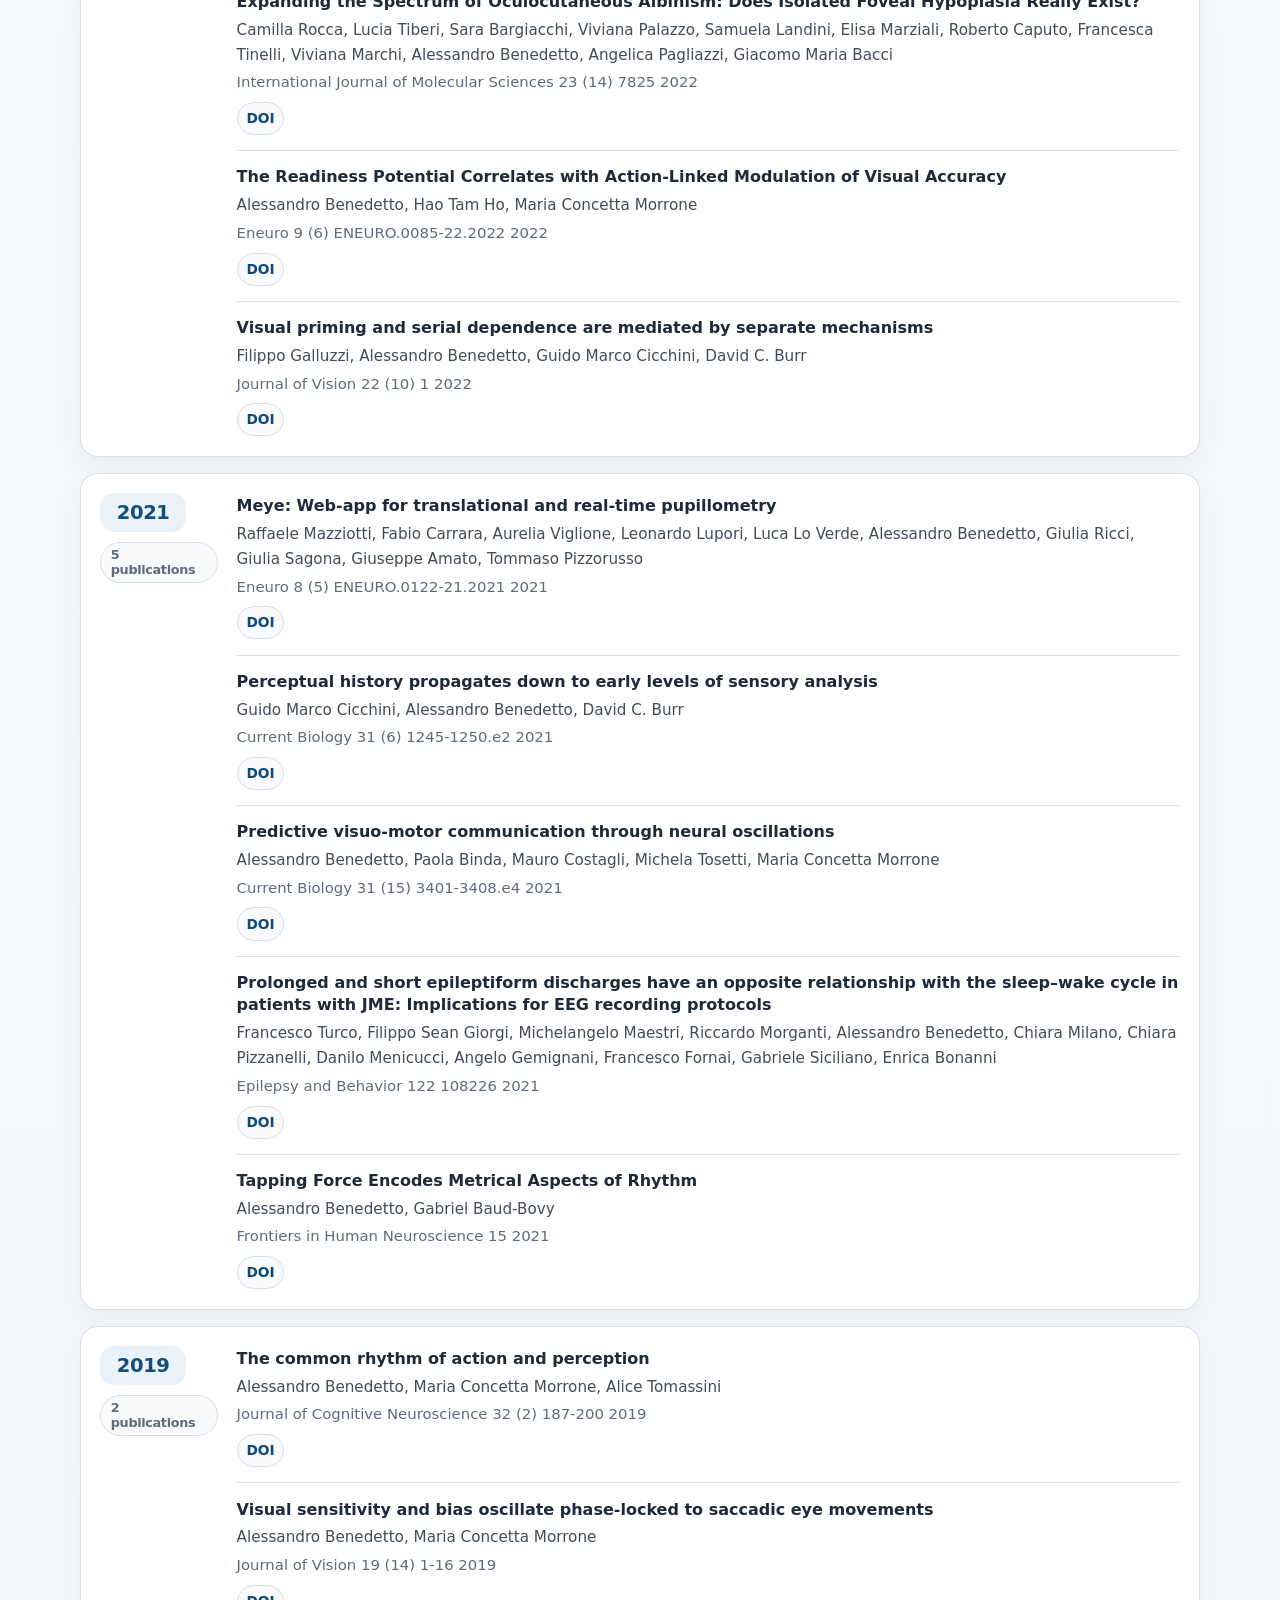
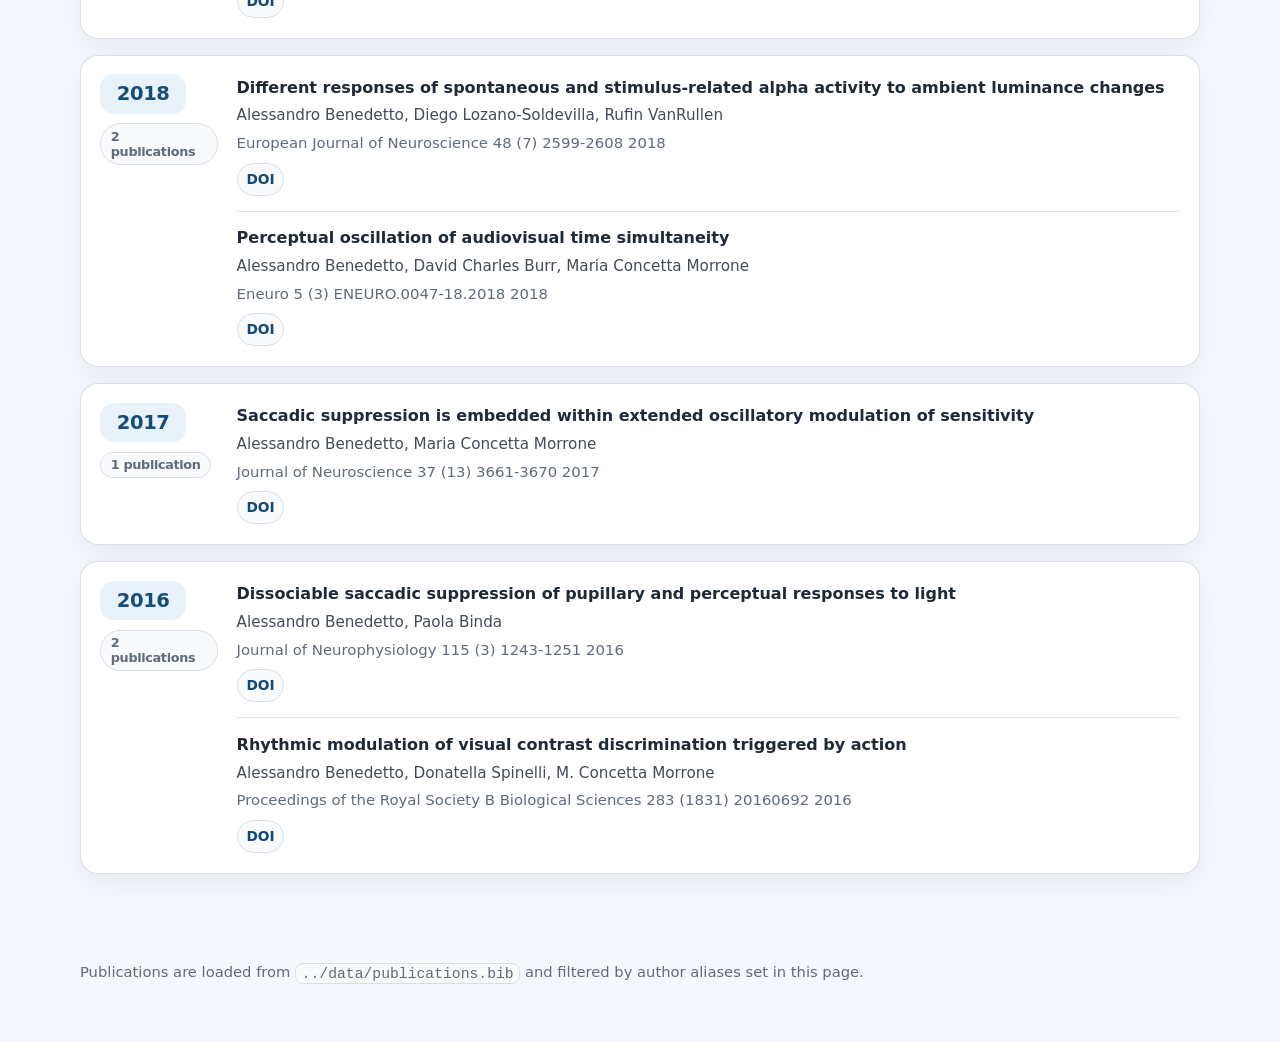
==== commit 88443a67: "Add files via upload" ====
--- a/people/alessandro-benedetto.html
+++ b/people/alessandro-benedetto.html
@@ -5,7 +5,7 @@
   <meta name="viewport" content="width=device-width, initial-scale=1">
   <title>Alessandro Benedetto | Florence MAPLab</title>
   <meta name="description" content="Profile, research interests, CV highlights, teaching links and publications for Alessandro Benedetto.">
-  <link rel="stylesheet" href="../assets/css/style.css">
+  <link rel="stylesheet" href="../assets/css/style.css?v=20260612d?v=20260612d">
 </head>
 <body data-bib-url="../data/publications.bib" data-author-aliases="Alessandro Benedetto|Benedetto Alessandro|Benedetto, Alessandro|Benedetto, A|A Benedetto">
   <header class="site-header">
@@ -93,6 +93,6 @@
     <p>Publications are loaded from <code>../data/publications.bib</code> and filtered by author aliases set in this page.</p>
   </footer>
 
-  <script src="../assets/js/person.js?v=20260612b" defer></script>
+  <script src="../assets/js/person.js" defer></script>
 </body>
 </html>
--- a/assets/css/style.css
+++ b/assets/css/style.css
@@ -1,35 +1,58 @@
 :root {
-  --text: #222;
-  --muted: #666;
-  --line: #ddd;
-  --link: #0b5e8e;
-  --background: #fff;
-  --soft: #f7f7f7;
-  --max: 980px;
+  --text: #1f2937;
+  --muted: #5f6b7a;
+  --line: #d8dee8;
+  --line-strong: #c5cfdd;
+  --link: #114a75;
+  --link-hover: #0a3657;
+  --background: #f4f7fb;
+  --surface: #ffffff;
+  --surface-soft: #f8fafc;
+  --accent: #154c79;
+  --accent-soft: #eaf2f9;
+  --shadow: 0 10px 30px rgba(17, 24, 39, 0.06);
+  --radius: 18px;
+  --radius-sm: 12px;
+  --max: 1160px;
 }
 
 * { box-sizing: border-box; }
+
+html { scroll-behavior: smooth; }
 
 body {
   margin: 0;
-  font-family: Arial, Helvetica, sans-serif;
+  font-family: Inter, ui-sans-serif, system-ui, -apple-system, BlinkMacSystemFont, "Segoe UI", sans-serif;
   color: var(--text);
-  background: var(--background);
-  line-height: 1.55;
-}
-
-a { color: var(--link); text-decoration: none; }
-a:hover { text-decoration: underline; }
+  background: linear-gradient(180deg, #f8fbff 0%, var(--background) 100%);
+  line-height: 1.65;
+}
+
+a {
+  color: var(--link);
+  text-decoration: none;
+}
+
+a:hover {
+  color: var(--link-hover);
+  text-decoration: underline;
+}
+
+img { max-width: 100%; }
 
 .site-header {
-  border-bottom: 1px solid var(--line);
-  background: #fff;
+  position: sticky;
+  top: 0;
+  z-index: 20;
+  backdrop-filter: blur(12px);
+  background: rgba(255, 255, 255, 0.9);
+  border-bottom: 1px solid rgba(216, 222, 232, 0.85);
 }
 
 .nav {
   max-width: var(--max);
   margin: 0 auto;
-  padding: 1rem;
+  padding: 1rem 1.25rem;
   display: flex;
   align-items: center;
   justify-content: space-between;
@@ -37,72 +60,130 @@
 }
 
 .brand {
-  font-weight: 700;
+  font-weight: 750;
+  letter-spacing: -0.02em;
   color: var(--text);
 }
+
+.brand:hover { text-decoration: none; }
 
 .brand span {
   display: block;
-  font-size: .85rem;
-  font-weight: 400;
-  color: var(--muted);
+  margin-top: 0.12rem;
+  font-size: 0.82rem;
+  font-weight: 500;
+  color: var(--muted);
+  letter-spacing: 0;
 }
 
 .nav-links {
   display: flex;
   flex-wrap: wrap;
-  gap: .8rem;
-  font-size: .95rem;
+  gap: 0.55rem;
+  font-size: 0.94rem;
+}
+
+.nav-links a {
+  padding: 0.5rem 0.85rem;
+  border: 1px solid transparent;
+  border-radius: 999px;
+  color: var(--muted);
+  transition: background-color 0.18s ease, border-color 0.18s ease, color 0.18s ease;
+}
+
+.nav-links a:hover {
+  text-decoration: none;
+  color: var(--text);
+  background: rgba(234, 242, 249, 0.95);
+  border-color: rgba(21, 76, 121, 0.12);
 }
 
 main {
   max-width: var(--max);
   margin: 0 auto;
-  padding: 2rem 1rem 4rem;
+  padding: 2.2rem 1.25rem 4rem;
+}
+
+main > section + section {
+  margin-top: 2rem;
+}
+
+h1, h2, h3 {
+  line-height: 1.2;
+  margin: 0 0 0.85rem;
+  letter-spacing: -0.02em;
+}
+
+h1 {
+  font-size: clamp(2.2rem, 4vw, 3.2rem);
+  font-weight: 780;
+}
+
+h2 {
+  font-size: 1.4rem;
+  font-weight: 720;
+}
+
+h3 {
+  font-size: 1.05rem;
+  font-weight: 680;
+}
+
+p { margin: 0 0 1rem; }
+
+.kicker {
+  display: inline-flex;
+  align-items: center;
+  gap: 0.45rem;
+  padding: 0.35rem 0.7rem;
+  border-radius: 999px;
+  background: var(--accent-soft);
+  color: var(--accent);
+  font-size: 0.78rem;
+  text-transform: uppercase;
+  letter-spacing: 0.08em;
+  font-weight: 700;
+  margin-bottom: 0.9rem;
+}
+
+.lede {
+  font-size: 1.06rem;
+  color: var(--muted);
+  max-width: 70ch;
 }
 
 .hero {
   display: grid;
-  grid-template-columns: minmax(0, 1fr) 280px;
-  gap: 2rem;
+  grid-template-columns: minmax(0, 1.55fr) 330px;
+  gap: 1.6rem;
   align-items: start;
-  padding-bottom: 2rem;
-  border-bottom: 1px solid var(--line);
-}
-
-.kicker {
-  color: var(--muted);
-  font-size: .85rem;
-  text-transform: uppercase;
-  letter-spacing: .08em;
-  margin-bottom: .4rem;
-}
-
-h1, h2, h3 { line-height: 1.2; margin: 0 0 .7rem; }
-h1 { font-size: 2.4rem; font-weight: 700; }
-h2 { font-size: 1.35rem; margin-top: 2rem; }
-h3 { font-size: 1.05rem; }
-p { margin: 0 0 1rem; }
-
-.lede {
-  font-size: 1.05rem;
-  color: var(--muted);
-  max-width: 70ch;
-}
-
+}
+
+.hero > div,
 .profile-card,
 .panel,
 .person-tile,
-.publication,
+.publication-year,
 .note {
-  border: 1px solid var(--line);
-  background: #fff;
+  border: 1px solid rgba(216, 222, 232, 0.92);
+  background: var(--surface);
+  border-radius: var(--radius);
+  box-shadow: var(--shadow);
+}
+
+.hero > div {
+  padding: 1.7rem 1.75rem;
 }
 
 .profile-card,
 .panel,
 .note {
-  padding: 1rem;
+  padding: 1.25rem;
+}
+
+.profile-card {
+  position: sticky;
+  top: 5.6rem;
 }
 
 .profile-photo {
@@ -111,20 +192,20 @@
 
 .profile-photo img,
 .tile-photo {
+  display: block;
   width: 100%;
-  display: block;
-  border: 1px solid var(--line);
-  background: var(--soft);
+  background: var(--surface-soft);
   object-fit: cover;
 }
 
 .profile-photo img {
   aspect-ratio: 4 / 5;
+  border-radius: 14px;
 }
 
 .profile-photo figcaption {
-  margin-top: .35rem;
-  font-size: .8rem;
+  margin-top: 0.45rem;
+  font-size: 0.8rem;
   color: var(--muted);
 }
 
@@ -133,17 +214,26 @@
   margin: 0;
   padding: 0;
   display: grid;
-  gap: .45rem;
-  font-size: .95rem;
+  gap: 0.55rem;
+  font-size: 0.95rem;
+}
+
+.meta-list li {
+  padding-bottom: 0.55rem;
+  border-bottom: 1px solid rgba(216, 222, 232, 0.75);
+}
+
+.meta-list li:last-child {
+  border-bottom: 0;
+  padding-bottom: 0;
 }
 
 .meta-list strong { color: var(--text); }
 
 .grid {
   display: grid;
-  grid-template-columns: repeat(12, 1fr);
-  gap: 1rem;
-  margin-top: 1.5rem;
+  grid-template-columns: repeat(12, minmax(0, 1fr));
+  gap: 1.25rem;
 }
 
 .col-8 { grid-column: span 8; }
@@ -151,94 +241,186 @@
 .col-6 { grid-column: span 6; }
 .col-12 { grid-column: span 12; }
 
-.panel ul { margin: .5rem 0 0; padding-left: 1.2rem; }
-.panel li { margin: .3rem 0; }
+.panel {
+  min-height: 100%;
+}
+
+.panel ul {
+  margin: 0.45rem 0 0;
+  padding-left: 1.15rem;
+}
+
+.panel li { margin: 0.34rem 0; }
 
 .tags {
   display: flex;
   flex-wrap: wrap;
-  gap: .4rem;
+  gap: 0.5rem;
   padding: 0;
-  margin: .8rem 0 0;
+  margin: 0.9rem 0 0;
   list-style: none;
 }
 
 .tags li {
-  border: 1px solid var(--line);
-  background: var(--soft);
-  padding: .25rem .55rem;
-  font-size: .9rem;
+  padding: 0.4rem 0.72rem;
+  border-radius: 999px;
+  border: 1px solid rgba(21, 76, 121, 0.12);
+  background: var(--accent-soft);
+  color: var(--accent);
+  font-size: 0.9rem;
+  font-weight: 560;
 }
 
 .people-grid {
   display: grid;
-  grid-template-columns: repeat(auto-fit, minmax(210px, 1fr));
-  gap: 1rem;
-  margin-top: 1rem;
+  grid-template-columns: repeat(auto-fit, minmax(220px, 1fr));
+  gap: 1.25rem;
 }
 
 .person-tile {
   display: block;
+  overflow: hidden;
   color: inherit;
-}
-
-.person-tile:hover { text-decoration: none; }
-
-.person-tile div { padding: .9rem; }
-.person-tile h2 { margin: 0 0 .4rem; font-size: 1.15rem; }
-.person-tile p { margin: 0; color: var(--muted); font-size: .95rem; }
+  transition: transform 0.18s ease, box-shadow 0.18s ease, border-color 0.18s ease;
+}
+
+.person-tile:hover {
+  text-decoration: none;
+  transform: translateY(-2px);
+  box-shadow: 0 14px 34px rgba(17, 24, 39, 0.1);
+  border-color: rgba(21, 76, 121, 0.18);
+}
+
+.person-tile div { padding: 1rem 1.05rem 1.1rem; }
+.person-tile h2 { margin: 0 0 0.35rem; font-size: 1.14rem; }
+.person-tile p { margin: 0; color: var(--muted); font-size: 0.95rem; }
 
 .tile-photo {
   aspect-ratio: 4 / 5;
 }
 
 .publication-tools {
+  display: grid;
+  grid-template-columns: minmax(0, 1fr) auto;
+  grid-template-areas:
+    "search count"
+    "years years";
+  gap: 0.9rem 1rem;
+  align-items: center;
+  padding: 1.15rem 1.25rem;
+  border: 1px solid rgba(216, 222, 232, 0.92);
+  border-radius: var(--radius);
+  background: var(--surface);
+  box-shadow: var(--shadow);
+  margin: 0.8rem 0 1.2rem;
+}
+
+.search-box {
+  grid-area: search;
+  min-width: 0;
+  width: 100%;
+  border: 1px solid var(--line);
+  border-radius: 12px;
+  padding: 0.82rem 0.95rem;
+  font: inherit;
+  background: var(--surface-soft);
+  transition: border-color 0.18s ease, box-shadow 0.18s ease, background-color 0.18s ease;
+}
+
+.search-box:focus {
+  outline: none;
+  background: var(--surface);
+  border-color: rgba(21, 76, 121, 0.35);
+  box-shadow: 0 0 0 4px rgba(21, 76, 121, 0.09);
+}
+
+.pub-count {
+  grid-area: count;
+  justify-self: end;
+  color: var(--muted);
+  font-size: 0.94rem;
+  white-space: nowrap;
+}
+
+.year-filter {
+  grid-area: years;
   display: flex;
   flex-wrap: wrap;
-  gap: .75rem;
-  align-items: center;
-  justify-content: space-between;
-  margin: .6rem 0 1.5rem;
-}
-
-.search-box {
-  min-width: min(100%, 340px);
-  flex: 1;
+  gap: 0.45rem;
+  align-items: center;
+}
+
+.year-filter-button {
   border: 1px solid var(--line);
-  border-radius: 0;
-  padding: .65rem .75rem;
+  background: var(--surface-soft);
+  color: var(--muted);
+  border-radius: 999px;
+  padding: 0.46rem 0.8rem;
   font: inherit;
+  font-size: 0.92rem;
+  font-weight: 560;
+  cursor: pointer;
+  transition: background-color 0.18s ease, border-color 0.18s ease, color 0.18s ease, transform 0.18s ease;
+}
+
+.year-filter-button:hover,
+.year-filter-button:focus {
+  border-color: rgba(21, 76, 121, 0.28);
+  color: var(--text);
   background: #fff;
-}
-
-.pub-count {
-  color: var(--muted);
-  font-size: .95rem;
+  outline: none;
+}
+
+.year-filter-button.is-active {
+  background: var(--accent);
+  border-color: var(--accent);
+  color: #fff;
 }
 
 .publications-list {
   display: grid;
-  gap: 1.6rem;
+  gap: 1rem;
 }
 
 .publication-year {
-  border-top: 1px solid var(--line);
-  padding-top: .9rem;
+  display: grid;
+  grid-template-columns: 118px minmax(0, 1fr);
+  gap: 1.15rem;
+  padding: 1.15rem 1.2rem;
 }
 
 .publication-year h3 {
   display: flex;
-  align-items: baseline;
-  justify-content: space-between;
-  gap: 1rem;
-  margin: 0 0 .45rem;
-  font-size: 1.15rem;
+  flex-direction: column;
+  align-items: flex-start;
+  gap: 0.6rem;
+  margin: 0;
+}
+
+.publication-year h3 span {
+  display: inline-flex;
+  align-items: center;
+  justify-content: center;
+  min-width: 86px;
+  padding: 0.5rem 0.75rem;
+  border-radius: 14px;
+  background: var(--accent-soft);
+  color: var(--accent);
+  font-size: 1.22rem;
+  font-weight: 760;
+  letter-spacing: -0.02em;
 }
 
 .publication-year h3 small {
-  color: var(--muted);
-  font-size: .85rem;
-  font-weight: 400;
+  display: inline-flex;
+  align-items: center;
+  padding: 0.28rem 0.6rem;
+  border-radius: 999px;
+  background: var(--surface-soft);
+  border: 1px solid var(--line);
+  color: var(--muted);
+  font-size: 0.8rem;
+  font-weight: 600;
 }
 
 .year-publications {
@@ -249,34 +431,61 @@
 
 .publication {
   border: 0;
-  border-bottom: 1px solid var(--line);
-  padding: .85rem 0;
+  border-top: 1px solid rgba(216, 222, 232, 0.85);
+  padding: 0.95rem 0 0.95rem;
   background: transparent;
 }
 
-.publication:last-child {
-  border-bottom: 0;
-}
+.publication:first-child {
+  border-top: 0;
+  padding-top: 0.15rem;
+}
+
+.publication:last-child { padding-bottom: 0.1rem; }
 
 .publication-title {
-  font-weight: 700;
-  margin-bottom: .2rem;
-}
-
-.publication-authors,
+  font-size: 1rem;
+  font-weight: 710;
+  line-height: 1.4;
+  margin-bottom: 0.28rem;
+}
+
+.publication-title a {
+  color: var(--text);
+}
+
+.publication-title a:hover {
+  color: var(--link);
+}
+
+.publication-authors {
+  color: var(--text);
+  opacity: 0.84;
+  font-size: 0.95rem;
+  margin-bottom: 0.16rem;
+}
+
 .publication-meta {
   color: var(--muted);
-  font-size: .95rem;
+  font-size: 0.93rem;
 }
 
 .publication-links {
-  margin-top: .35rem;
-  font-size: .9rem;
-  font-weight: 700;
+  margin-top: 0.45rem;
+  display: flex;
+  flex-wrap: wrap;
+  gap: 0.55rem;
+  font-size: 0.86rem;
 }
 
 .publication-links a {
-  border-bottom: 1px solid currentColor;
+  display: inline-flex;
+  align-items: center;
+  padding: 0.26rem 0.55rem;
+  border-radius: 999px;
+  background: var(--surface-soft);
+  border: 1px solid var(--line);
+  font-weight: 650;
 }
 
 .note { color: var(--muted); }
@@ -284,50 +493,83 @@
 .footer {
   max-width: var(--max);
   margin: 0 auto;
-  padding: 1.2rem 1rem 2rem;
-  color: var(--muted);
-  border-top: 1px solid var(--line);
-  font-size: .92rem;
+  padding: 1.4rem 1.25rem 2.6rem;
+  color: var(--muted);
+  font-size: 0.92rem;
 }
 
 code {
-  background: var(--soft);
-  padding: .1rem .25rem;
-}
-
-@media (max-width: 760px) {
-  .nav { align-items: flex-start; flex-direction: column; }
-  .hero, .grid { display: block; }
-  .profile-card, .panel { margin-top: 1rem; }
-  h1 { font-size: 2rem; }
-}
-
-.year-filter {
-  display: flex;
-  flex-wrap: wrap;
-  gap: .4rem;
-  align-items: center;
-  flex: 1 1 100%;
-  order: 3;
-}
-
-.year-filter-button {
+  background: var(--surface-soft);
   border: 1px solid var(--line);
-  background: #fff;
-  color: var(--text);
-  padding: .35rem .6rem;
-  font: inherit;
-  font-size: .9rem;
-  cursor: pointer;
-}
-
-.year-filter-button:hover,
-.year-filter-button:focus {
-  border-color: var(--text);
-}
-
-.year-filter-button.is-active {
-  background: var(--text);
-  border-color: var(--text);
-  color: #fff;
-}
+  border-radius: 8px;
+  padding: 0.1rem 0.35rem;
+}
+
+@media (max-width: 980px) {
+  .hero {
+    grid-template-columns: 1fr;
+  }
+
+  .profile-card {
+    position: static;
+  }
+}
+
+@media (max-width: 860px) {
+  .grid {
+    grid-template-columns: 1fr;
+  }
+
+  .col-8,
+  .col-6,
+  .col-4,
+  .col-12 {
+    grid-column: span 1;
+  }
+
+  .publication-year {
+    grid-template-columns: 1fr;
+    gap: 0.8rem;
+  }
+
+  .publication-year h3 {
+    flex-direction: row;
+    align-items: center;
+    justify-content: space-between;
+    flex-wrap: wrap;
+  }
+}
+
+@media (max-width: 720px) {
+  .nav {
+    align-items: flex-start;
+    flex-direction: column;
+  }
+
+  main {
+    padding-top: 1.4rem;
+  }
+
+  .hero > div,
+  .profile-card,
+  .panel,
+  .note {
+    padding: 1.1rem;
+  }
+
+  .publication-tools {
+    grid-template-columns: 1fr;
+    grid-template-areas:
+      "search"
+      "years"
+      "count";
+  }
+
+  .pub-count {
+    justify-self: start;
+  }
+
+  .people-grid {
+    grid-template-columns: 1fr;
+  }
+}
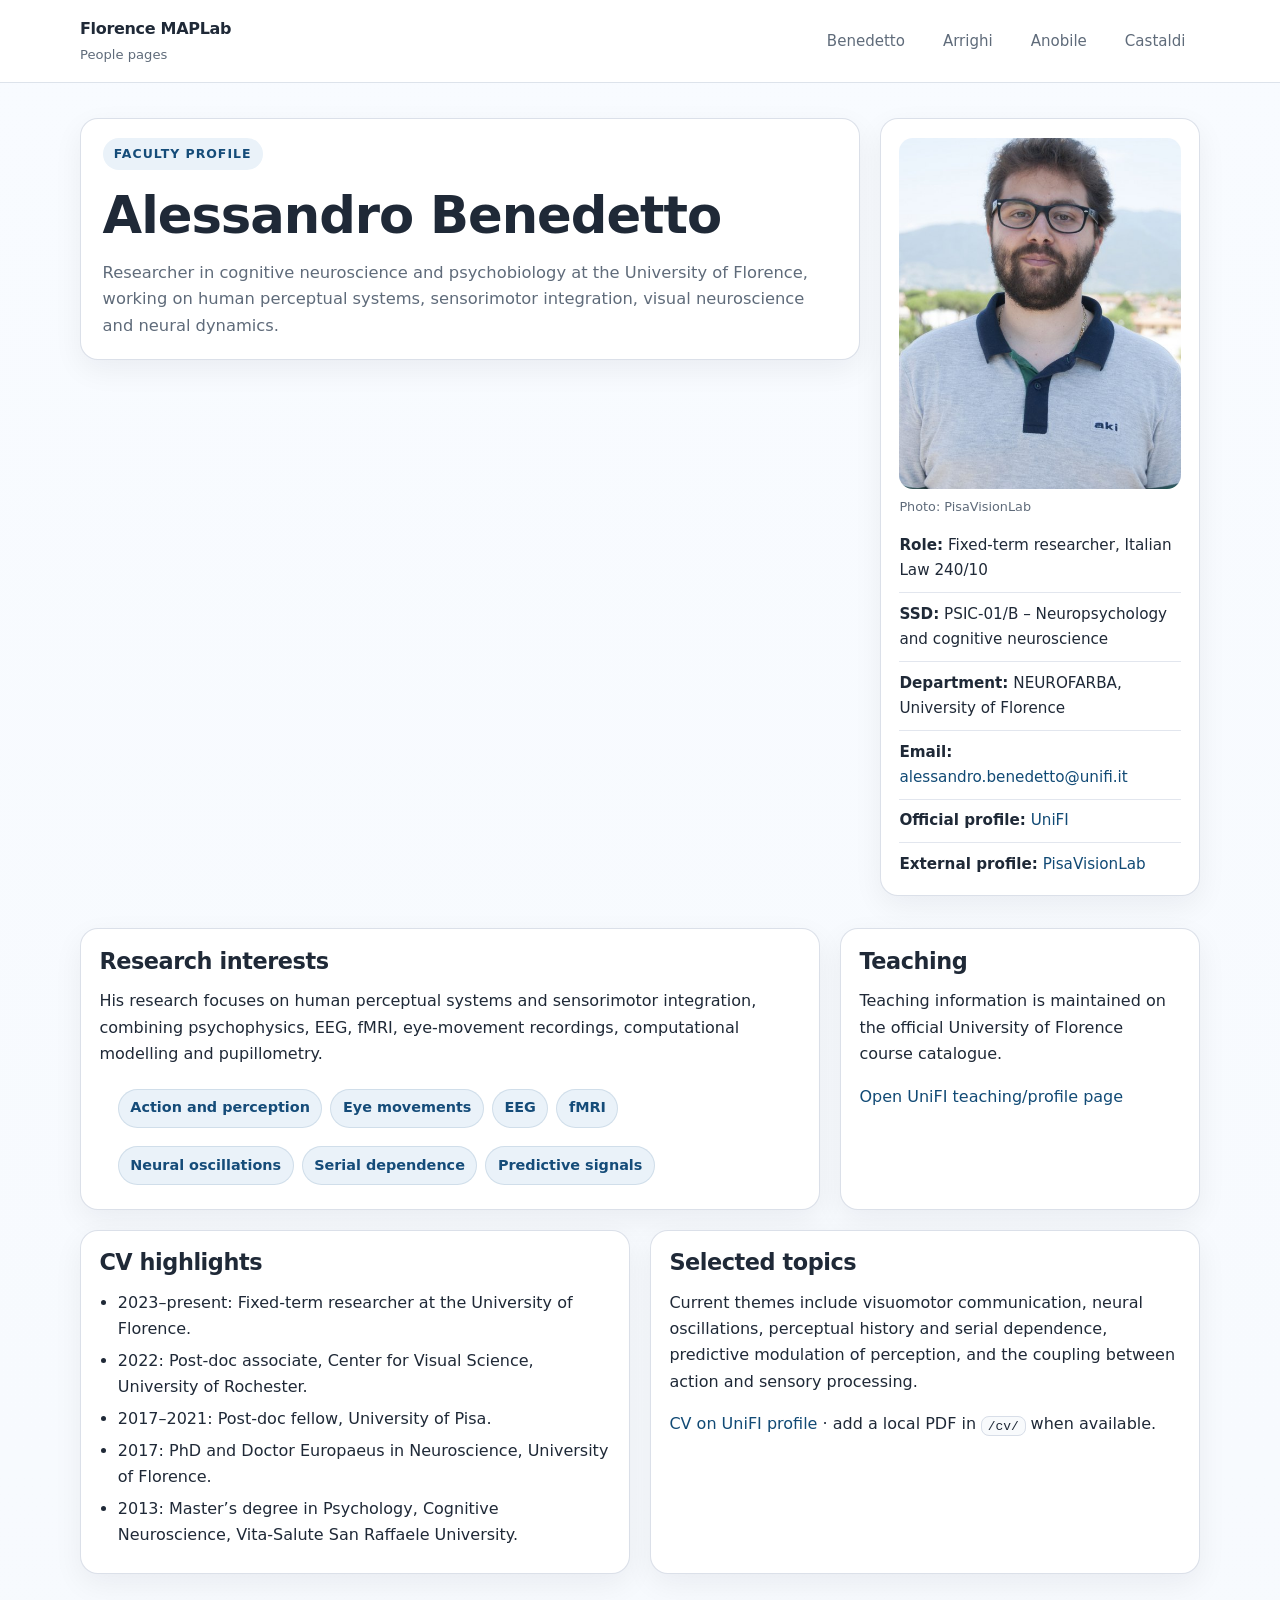
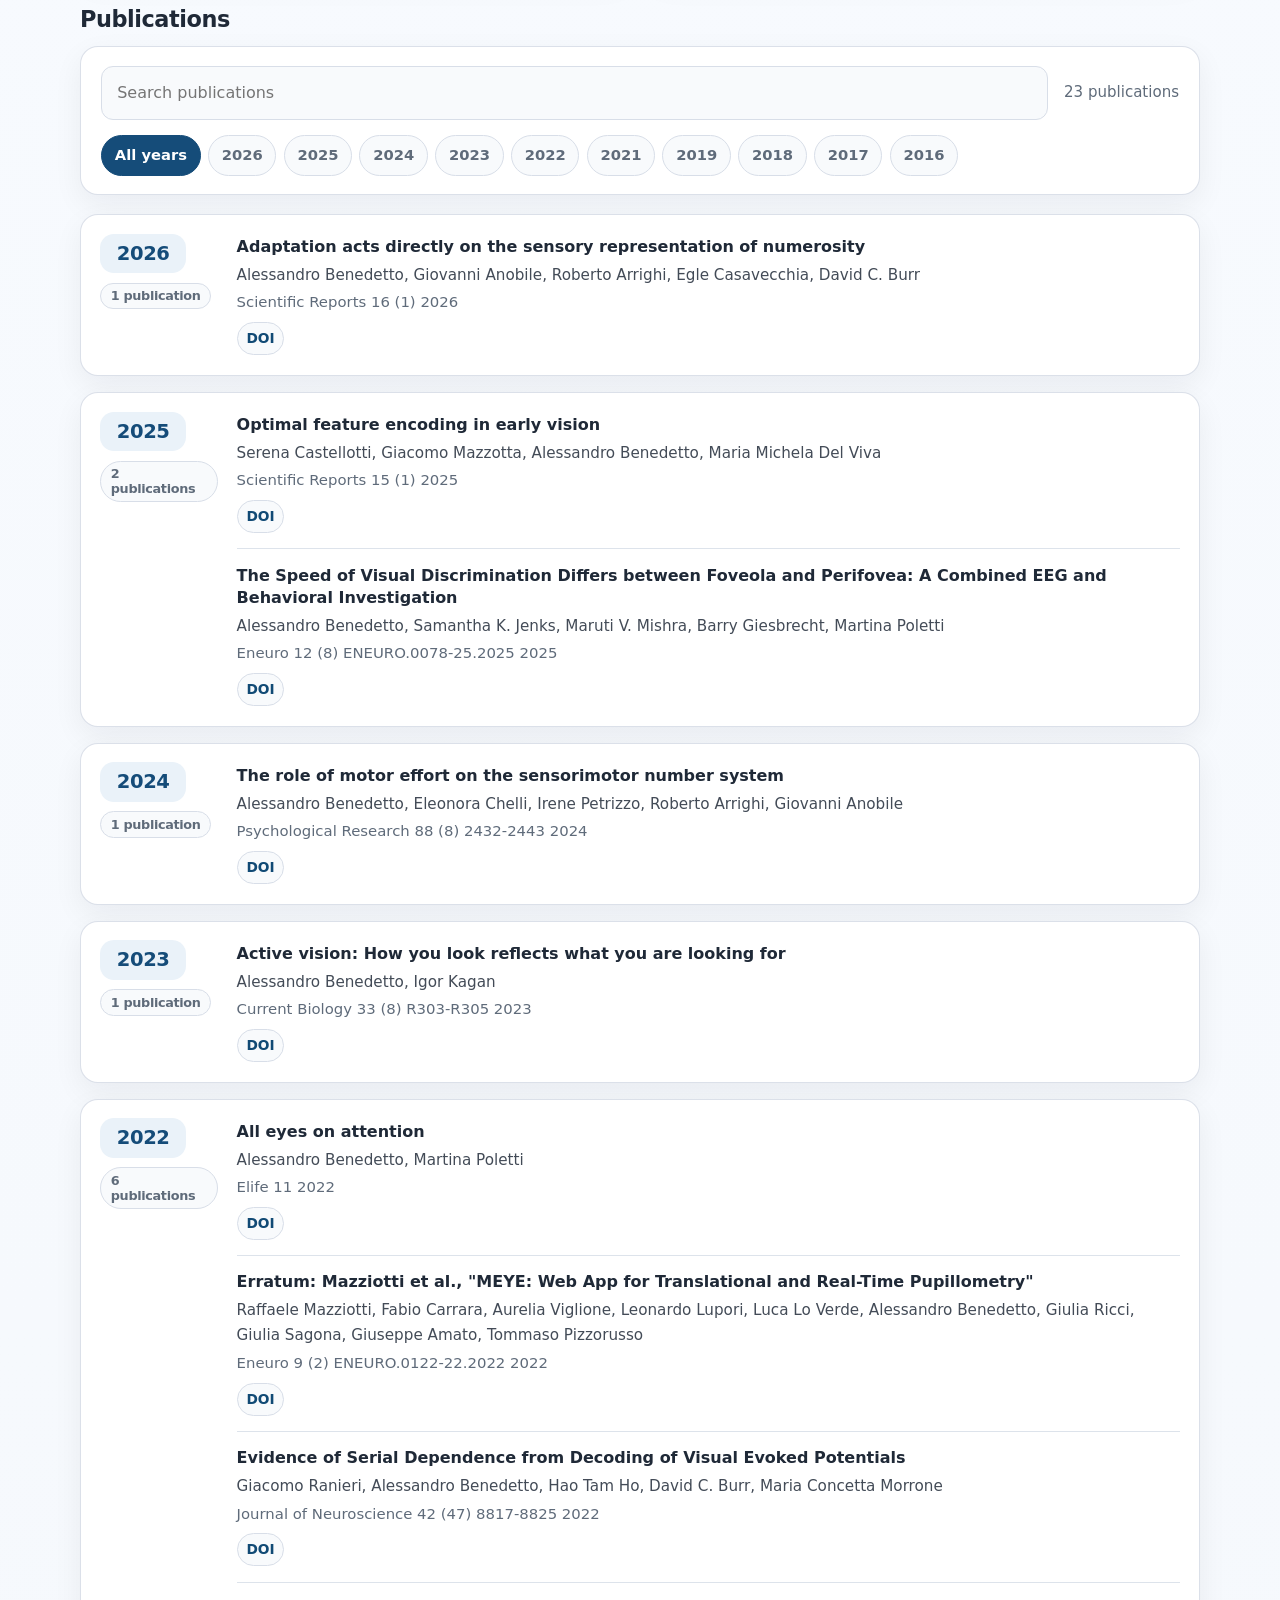
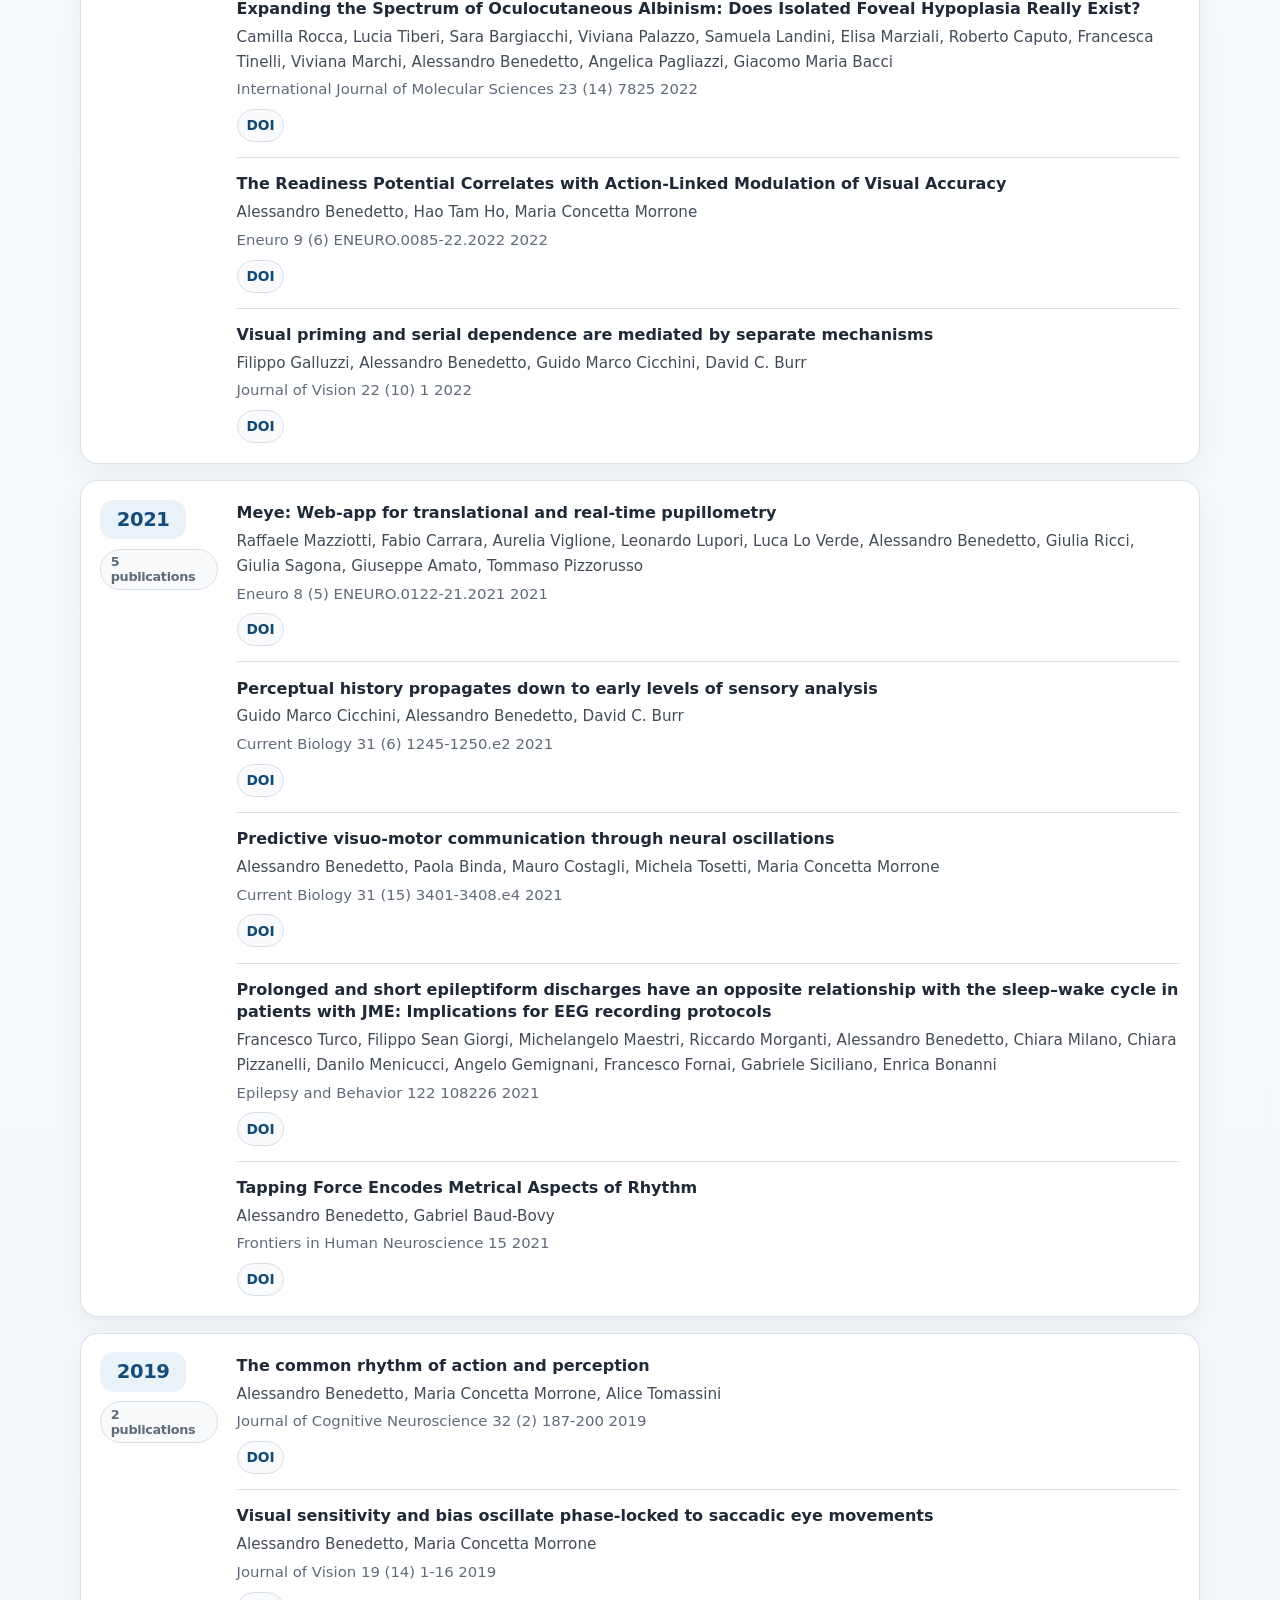
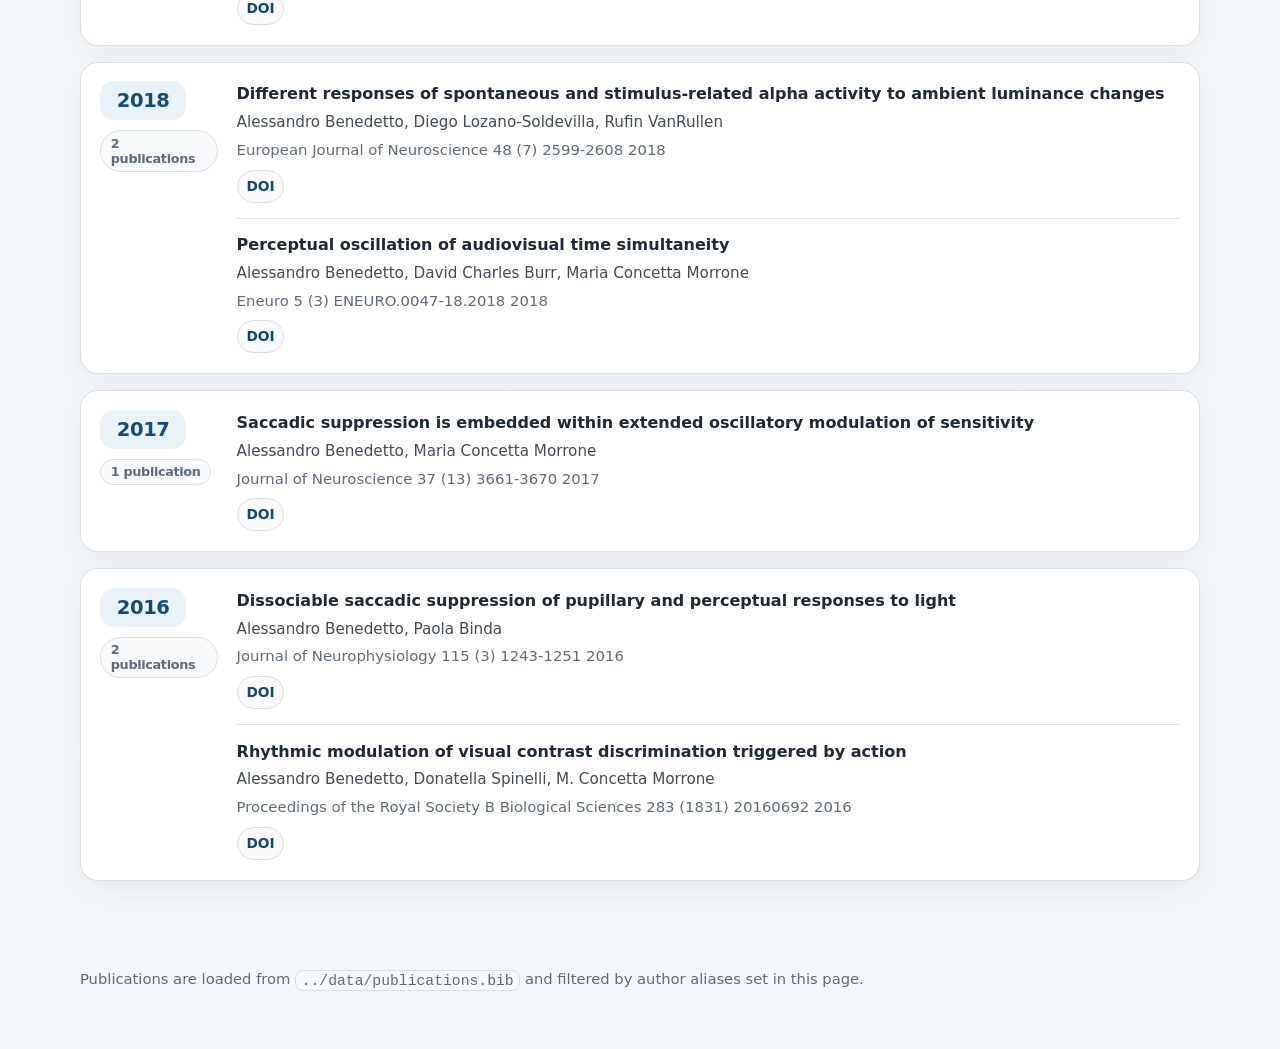
==== commit 0bf08a3e: "Add files via upload" ====
--- a/people/alessandro-benedetto.html
+++ b/people/alessandro-benedetto.html
@@ -5,7 +5,7 @@
   <meta name="viewport" content="width=device-width, initial-scale=1">
   <title>Alessandro Benedetto | Florence MAPLab</title>
   <meta name="description" content="Profile, research interests, CV highlights, teaching links and publications for Alessandro Benedetto.">
-  <link rel="stylesheet" href="../assets/css/style.css?v=20260612d?v=20260612d">
+  <link rel="stylesheet" href="../assets/css/style.css?v=20260612e">
 </head>
 <body data-bib-url="../data/publications.bib" data-author-aliases="Alessandro Benedetto|Benedetto Alessandro|Benedetto, Alessandro|Benedetto, A|A Benedetto">
   <header class="site-header">
@@ -22,7 +22,7 @@
 
   <main>
     <section class="hero">
-      <div>
+      <div class="profile-intro">
         <div class="kicker">Faculty profile</div>
         <h1>Alessandro Benedetto</h1>
         <p class="lede">Researcher in cognitive neuroscience and psychobiology at the University of Florence, working on human perceptual systems, sensorimotor integration, visual neuroscience and neural dynamics.</p>
--- a/assets/css/style.css
+++ b/assets/css/style.css
@@ -147,15 +147,16 @@
 }
 
 .lede {
-  font-size: 1.06rem;
+  font-size: 1.02rem;
   color: var(--muted);
   max-width: 70ch;
+  margin-bottom: 0;
 }
 
 .hero {
   display: grid;
-  grid-template-columns: minmax(0, 1.55fr) 330px;
-  gap: 1.6rem;
+  grid-template-columns: minmax(0, 1fr) 320px;
+  gap: 1.25rem;
   align-items: start;
 }
 
@@ -171,19 +172,26 @@
   box-shadow: var(--shadow);
 }
 
+.hero > div,
+.profile-intro {
+  align-self: start;
+  min-height: 0;
+}
+
 .hero > div {
-  padding: 1.7rem 1.75rem;
+  padding: 1.2rem 1.35rem;
 }
 
 .profile-card,
 .panel,
 .note {
-  padding: 1.25rem;
+  padding: 1.15rem;
 }
 
 .profile-card {
   position: sticky;
   top: 5.6rem;
+  align-self: start;
 }
 
 .profile-photo {
@@ -573,3 +581,23 @@
     grid-template-columns: 1fr;
   }
 }
+
+
+/* Compact hero fix: keep the author intro from stretching to the photo card height. */
+.hero {
+  align-items: start;
+}
+
+.hero > div,
+.profile-intro,
+.profile-card {
+  align-self: start;
+}
+
+.profile-intro {
+  min-height: 0 !important;
+}
+
+.profile-intro .lede:last-child {
+  margin-bottom: 0;
+}
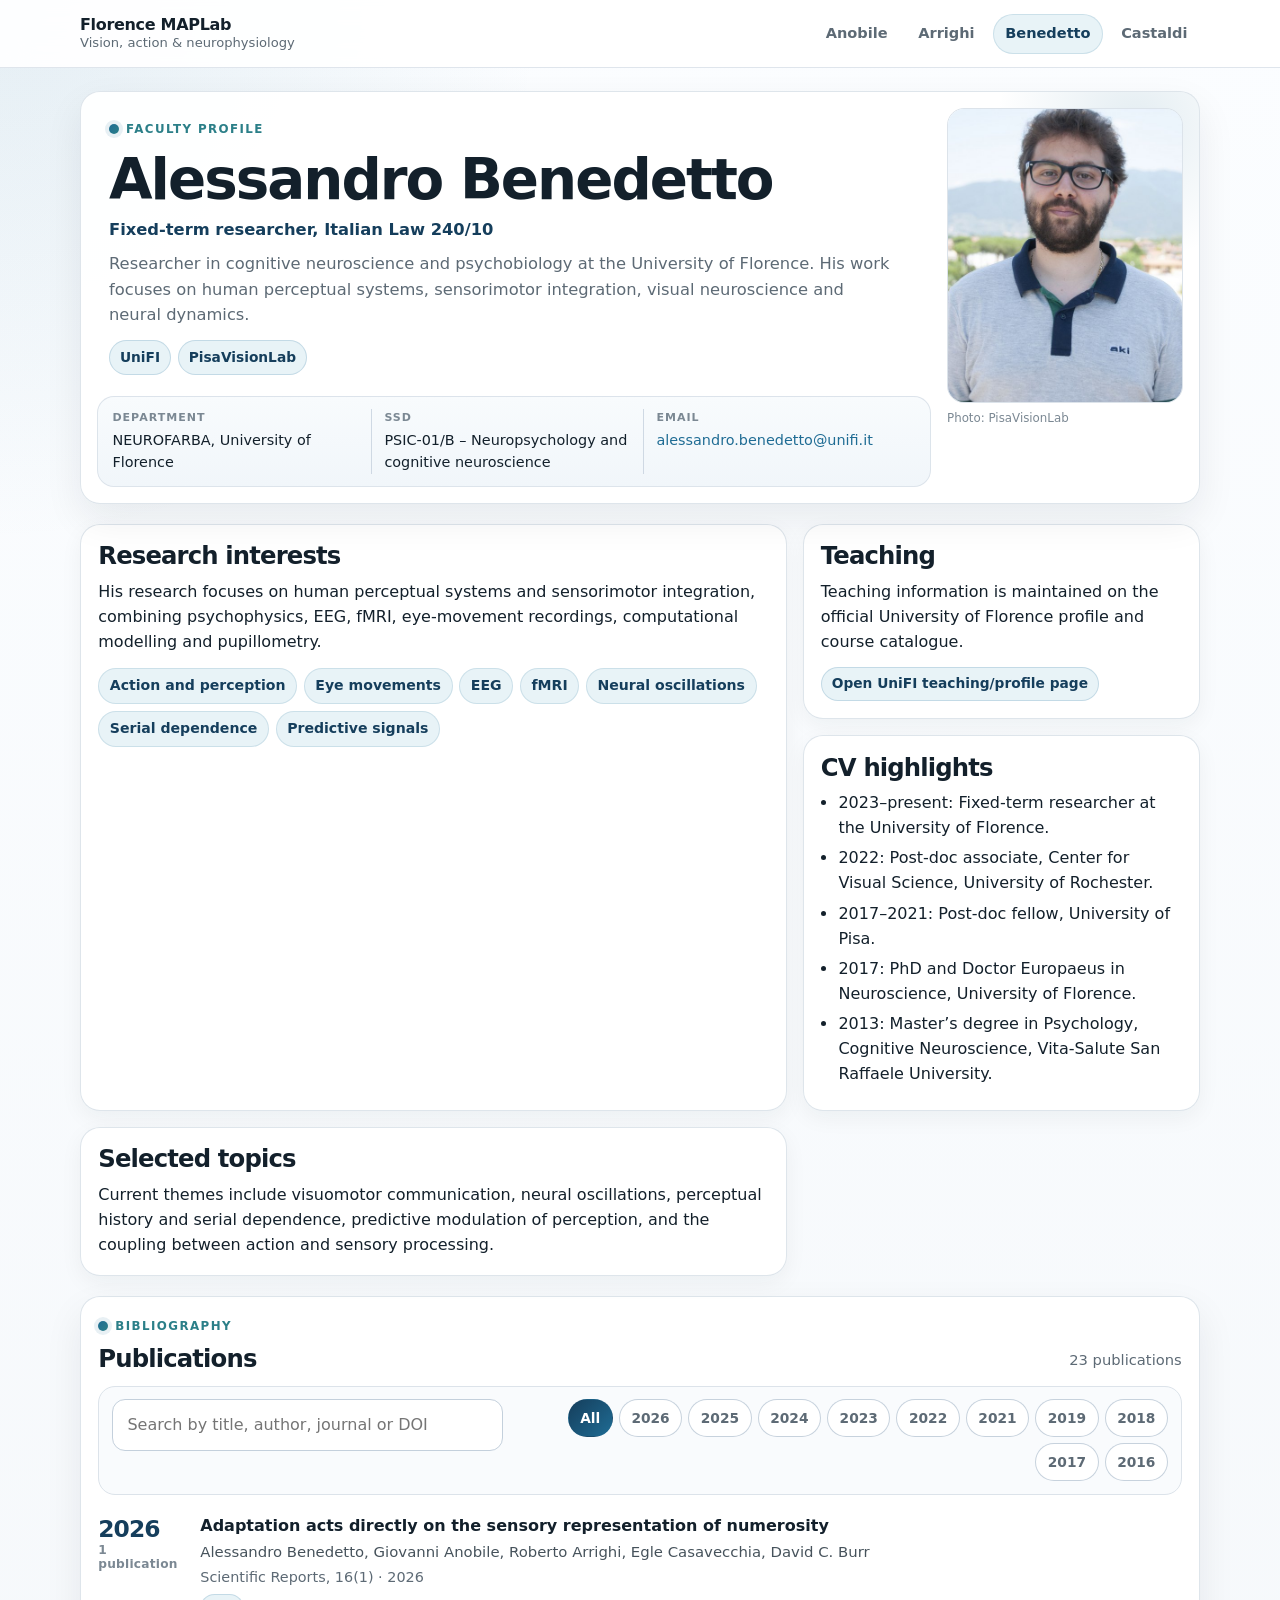
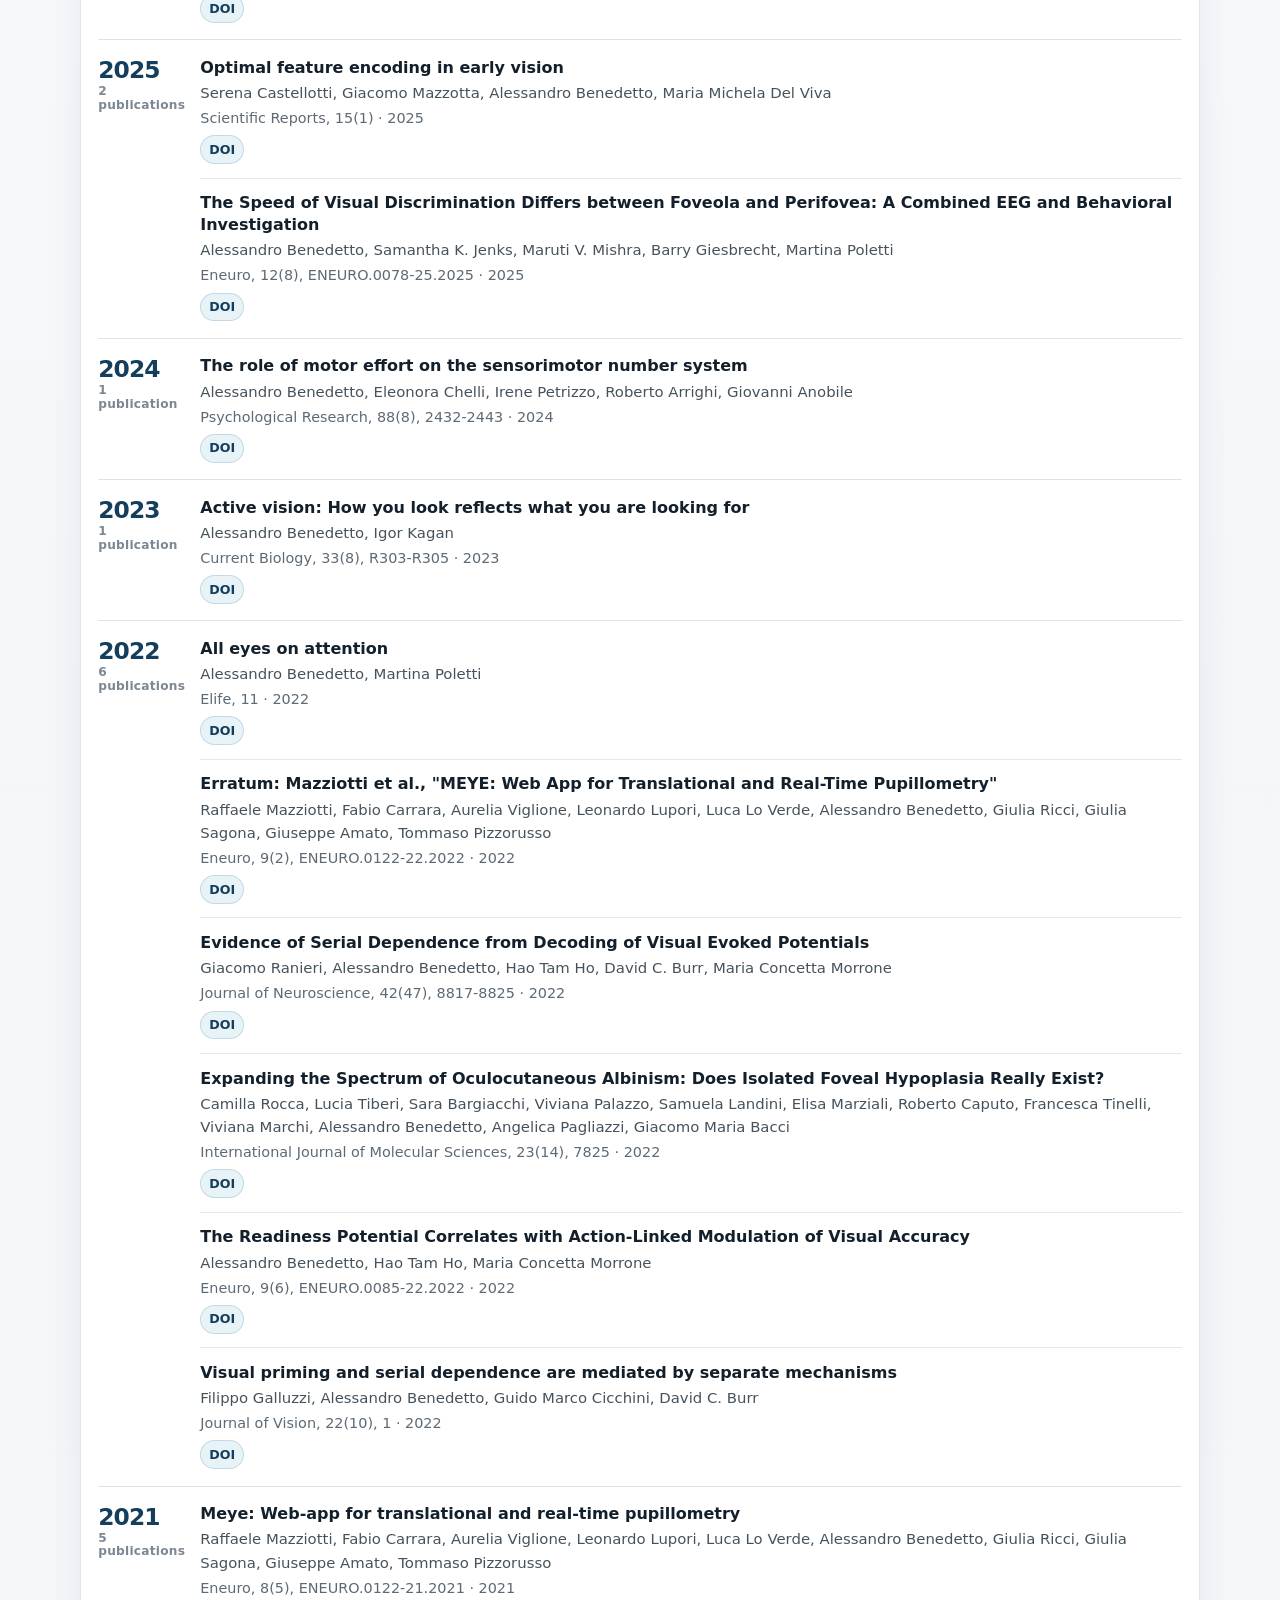
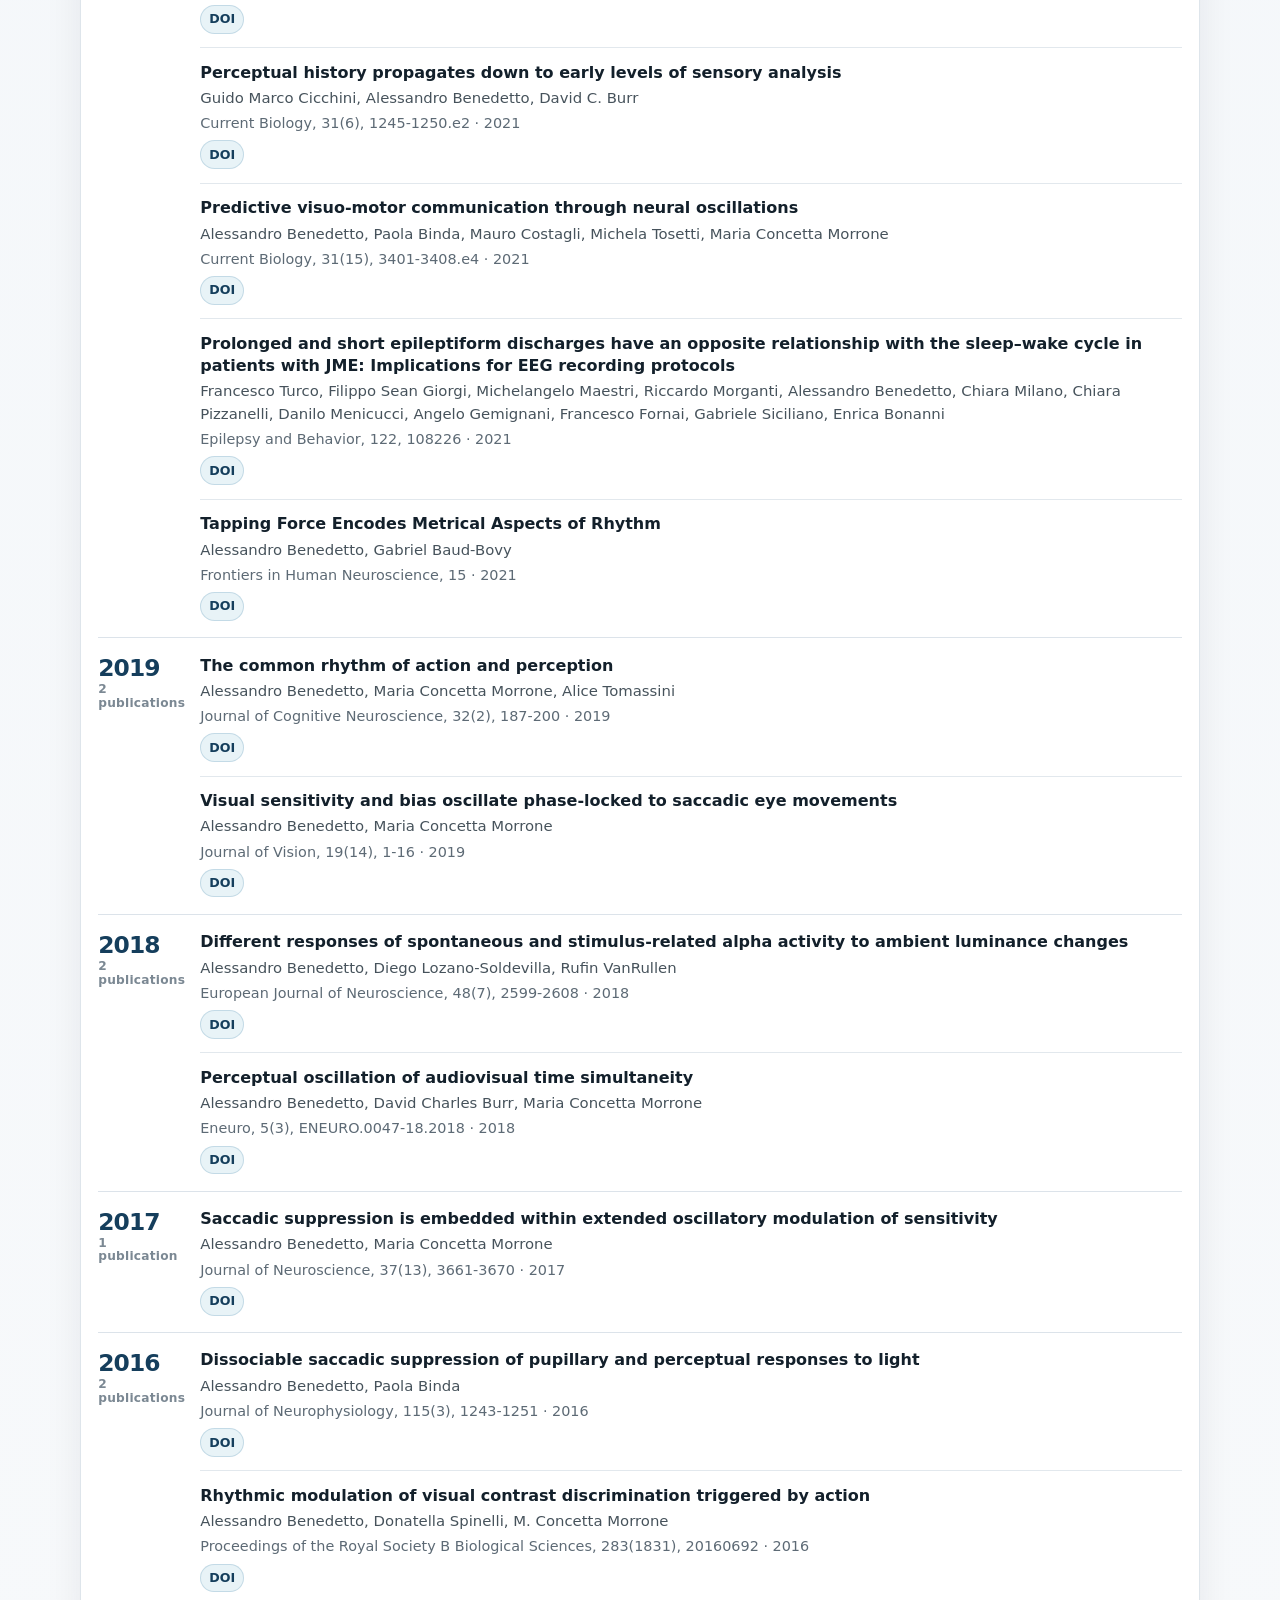
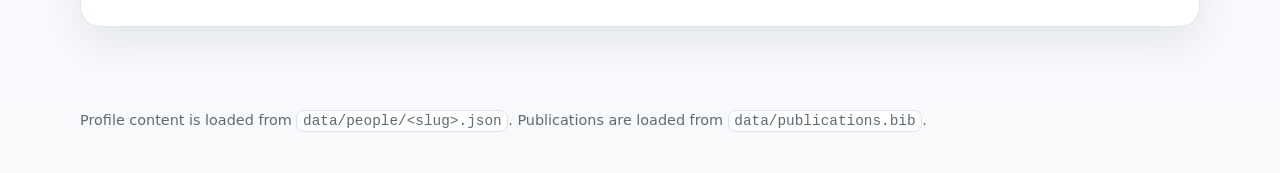
==== commit 6bad0155: "Add files via upload" ====
--- a/people/alessandro-benedetto.html
+++ b/people/alessandro-benedetto.html
@@ -3,96 +3,91 @@
 <head>
   <meta charset="utf-8">
   <meta name="viewport" content="width=device-width, initial-scale=1">
-  <title>Alessandro Benedetto | Florence MAPLab</title>
-  <meta name="description" content="Profile, research interests, CV highlights, teaching links and publications for Alessandro Benedetto.">
-  <link rel="stylesheet" href="../assets/css/style.css?v=20260612e">
+  <title>Faculty profile | Florence MAPLab</title>
+  <meta name="description" content="Faculty profile, research interests, teaching, CV highlights and publications.">
+  <link rel="stylesheet" href="../assets/css/style.css?v=20260612g">
 </head>
-<body data-bib-url="../data/publications.bib" data-author-aliases="Alessandro Benedetto|Benedetto Alessandro|Benedetto, Alessandro|Benedetto, A|A Benedetto">
+<body data-bib-url="../data/publications.bib" data-people-index="../data/people/people.json">
   <header class="site-header">
     <nav class="nav" aria-label="Main navigation">
-      <a class="brand" href="../index.html">Florence MAPLab <span>People pages</span></a>
-      <div class="nav-links">
-        <a href="alessandro-benedetto.html">Benedetto</a>
-        <a href="roberto-arrighi.html">Arrighi</a>
-        <a href="giovanni-anobile.html">Anobile</a>
-        <a href="elisa-castaldi.html">Castaldi</a>
-      </div>
+      <a class="brand" href="../index.html">
+        <span class="brand-title">Florence MAPLab</span>
+        <span class="brand-subtitle">Vision, action & neurophysiology</span>
+      </a>
+      <div class="nav-links" data-people-nav></div>
     </nav>
   </header>
 
   <main>
-    <section class="hero">
-      <div class="profile-intro">
+    <section class="profile-hero" aria-labelledby="profile-name">
+      <div class="profile-heading">
         <div class="kicker">Faculty profile</div>
-        <h1>Alessandro Benedetto</h1>
-        <p class="lede">Researcher in cognitive neuroscience and psychobiology at the University of Florence, working on human perceptual systems, sensorimotor integration, visual neuroscience and neural dynamics.</p>
+        <h1 id="profile-name" data-profile-name>Loading profile…</h1>
+        <p class="profile-role" data-profile-role></p>
+        <p class="lede" data-profile-summary></p>
+        <div class="profile-actions" data-profile-links></div>
       </div>
-      <aside class="profile-card">
-        <figure class="profile-photo"><img src="../assets/images/alessandro-benedetto.jpg" alt="Photo of Alessandro Benedetto"><figcaption>Photo: PisaVisionLab</figcaption></figure>
-        <ul class="meta-list">
-          <li><strong>Role:</strong> Fixed-term researcher, Italian Law 240/10</li>
-          <li><strong>SSD:</strong> PSIC-01/B – Neuropsychology and cognitive neuroscience</li>
-          <li><strong>Department:</strong> NEUROFARBA, University of Florence</li>
-          <li><strong>Email:</strong> <a href="mailto:alessandro.benedetto@unifi.it">alessandro.benedetto@unifi.it</a></li>
-          <li><strong>Official profile:</strong> <a href="https://cercachi.unifi.it/p-doc2-0-0-A-3f2b3a3234282e.html">UniFI</a></li>
-          <li><strong>External profile:</strong> <a href="https://www.pisavisionlab.org/members/alessandro-benedetto/">PisaVisionLab</a></li>
-        </ul>
+
+      <aside class="profile-facts" aria-label="Profile details">
+        <dl>
+          <div><dt>Department</dt><dd data-profile-department></dd></div>
+          <div><dt>SSD</dt><dd data-profile-ssd></dd></div>
+          <div><dt>Email</dt><dd data-profile-email></dd></div>
+        </dl>
       </aside>
+
+      <figure class="profile-photo-large">
+        <img data-profile-photo src="" alt="">
+        <figcaption data-profile-photo-credit></figcaption>
+      </figure>
     </section>
 
-    <section class="grid">
-      <article class="panel col-8">
+    <section class="content-grid">
+      <article class="panel panel-wide">
         <h2>Research interests</h2>
-        <p>His research focuses on human perceptual systems and sensorimotor integration, combining psychophysics, EEG, fMRI, eye-movement recordings, computational modelling and pupillometry.</p>
-        <ul class="tags">
-          <li>Action and perception</li>
-          <li>Eye movements</li>
-          <li>EEG</li>
-          <li>fMRI</li>
-          <li>Neural oscillations</li>
-          <li>Serial dependence</li>
-          <li>Predictive signals</li>
-        </ul>
+        <p data-profile-research></p>
+        <ul class="tags" data-profile-interests></ul>
       </article>
 
-      <article class="panel col-4">
+      <article class="panel">
         <h2>Teaching</h2>
-        <p>Teaching information is maintained on the official University of Florence course catalogue.</p>
-        <p><a href="https://cercachi.unifi.it/p-doc2-0-0-A-3f2b3a3234282e.html">Open UniFI teaching/profile page</a></p>
+        <p data-profile-teaching></p>
+        <div class="text-links" data-profile-teaching-links></div>
       </article>
 
-      <article class="panel col-6">
+      <article class="panel">
         <h2>CV highlights</h2>
-        <ul>
-          <li>2023–present: Fixed-term researcher at the University of Florence.</li>
-          <li>2022: Post-doc associate, Center for Visual Science, University of Rochester.</li>
-          <li>2017–2021: Post-doc fellow, University of Pisa.</li>
-          <li>2017: PhD and Doctor Europaeus in Neuroscience, University of Florence.</li>
-          <li>2013: Master’s degree in Psychology, Cognitive Neuroscience, Vita-Salute San Raffaele University.</li>
-        </ul>
+        <ul class="clean-list" data-profile-cv></ul>
       </article>
 
-      <article class="panel col-6">
+      <article class="panel">
         <h2>Selected topics</h2>
-        <p>Current themes include visuomotor communication, neural oscillations, perceptual history and serial dependence, predictive modulation of perception, and the coupling between action and sensory processing.</p>
-        <p><a href="https://cercachi.unifi.it/p-doc2-0-0-A-3f2b3a3234282e.html">CV on UniFI profile</a> · add a local PDF in <code>/cv/</code> when available.</p>
+        <p data-profile-topics></p>
       </article>
     </section>
 
-    <section>
-      <h2>Publications</h2>
-      <div class="publication-tools">
-        <input class="search-box" type="search" placeholder="Search publications" aria-label="Search publications" data-publications-search>
+    <section class="publications-section" aria-labelledby="publications-title">
+      <div class="section-heading">
+        <div>
+          <div class="kicker">Bibliography</div>
+          <h2 id="publications-title">Publications</h2>
+        </div>
         <div class="pub-count" data-publications-count>Loading publications…</div>
       </div>
+
+      <div class="publication-tools">
+        <input class="search-box" type="search" placeholder="Search by title, author, journal or DOI" aria-label="Search publications" data-publications-search>
+        <div class="year-filter" data-year-filter aria-label="Filter publications by year"></div>
+      </div>
+
       <div class="publications-list" data-publications-list></div>
     </section>
   </main>
 
   <footer class="footer">
-    <p>Publications are loaded from <code>../data/publications.bib</code> and filtered by author aliases set in this page.</p>
+    <p>Profile content is loaded from <code>data/people/&lt;slug&gt;.json</code>. Publications are loaded from <code>data/publications.bib</code>.</p>
   </footer>
 
-  <script src="../assets/js/person.js" defer></script>
+  <script src="../assets/js/person.js?v=20260612g" defer></script>
 </body>
 </html>
--- a/assets/css/style.css
+++ b/assets/css/style.css
@@ -1,603 +1,648 @@
 :root {
-  --text: #1f2937;
-  --muted: #5f6b7a;
-  --line: #d8dee8;
-  --line-strong: #c5cfdd;
-  --link: #114a75;
-  --link-hover: #0a3657;
-  --background: #f4f7fb;
-  --surface: #ffffff;
-  --surface-soft: #f8fafc;
-  --accent: #154c79;
-  --accent-soft: #eaf2f9;
-  --shadow: 0 10px 30px rgba(17, 24, 39, 0.06);
-  --radius: 18px;
-  --radius-sm: 12px;
+  --ink: #13202b;
+  --muted: #5d6a75;
+  --subtle: #7b8893;
+  --line: #dce3ea;
+  --line-strong: #c4d0dc;
+  --paper: #ffffff;
+  --wash: #f4f7fa;
+  --wash-2: #edf3f8;
+  --navy: #153e5c;
+  --blue: #1f6c94;
+  --teal: #2b7f88;
+  --accent: #1f6c94;
+  --accent-soft: #e8f3f7;
+  --shadow: 0 16px 38px rgba(19, 32, 43, 0.075);
+  --shadow-soft: 0 7px 22px rgba(19, 32, 43, 0.05);
+  --radius: 20px;
+  --radius-sm: 14px;
   --max: 1160px;
 }
 
 * { box-sizing: border-box; }
-
 html { scroll-behavior: smooth; }
 
 body {
   margin: 0;
   font-family: Inter, ui-sans-serif, system-ui, -apple-system, BlinkMacSystemFont, "Segoe UI", sans-serif;
-  color: var(--text);
-  background: linear-gradient(180deg, #f8fbff 0%, var(--background) 100%);
-  line-height: 1.65;
-}
-
-a {
-  color: var(--link);
-  text-decoration: none;
-}
-
-a:hover {
-  color: var(--link-hover);
-  text-decoration: underline;
-}
-
-img { max-width: 100%; }
+  color: var(--ink);
+  background:
+    radial-gradient(circle at top left, rgba(31, 108, 148, 0.10), transparent 34rem),
+    linear-gradient(180deg, #fbfdff 0%, var(--wash) 48%, #f7f9fb 100%);
+  line-height: 1.56;
+}
+
+a { color: var(--blue); text-decoration: none; }
+a:hover { text-decoration: underline; }
 
 .site-header {
   position: sticky;
   top: 0;
-  z-index: 20;
-  backdrop-filter: blur(12px);
-  background: rgba(255, 255, 255, 0.9);
-  border-bottom: 1px solid rgba(216, 222, 232, 0.85);
+  z-index: 30;
+  background: rgba(255, 255, 255, 0.92);
+  border-bottom: 1px solid rgba(220, 227, 234, 0.9);
+  backdrop-filter: blur(14px);
 }
 
 .nav {
   max-width: var(--max);
   margin: 0 auto;
-  padding: 1rem 1.25rem;
-  display: flex;
+  padding: 0.85rem 1.25rem;
+  display: flex;
+  justify-content: space-between;
   align-items: center;
-  justify-content: space-between;
   gap: 1rem;
 }
 
-.brand {
-  font-weight: 750;
+.brand { color: var(--ink); min-width: 190px; }
+.brand:hover { text-decoration: none; }
+
+.brand-title {
+  display: block;
+  font-weight: 800;
   letter-spacing: -0.02em;
-  color: var(--text);
-}
-
-.brand:hover { text-decoration: none; }
-
-.brand span {
+  line-height: 1.1;
+}
+
+.brand-subtitle {
   display: block;
   margin-top: 0.12rem;
+  color: var(--muted);
   font-size: 0.82rem;
-  font-weight: 500;
-  color: var(--muted);
-  letter-spacing: 0;
+  line-height: 1.2;
 }
 
 .nav-links {
   display: flex;
   flex-wrap: wrap;
-  gap: 0.55rem;
-  font-size: 0.94rem;
+  justify-content: flex-end;
+  gap: 0.35rem;
 }
 
 .nav-links a {
-  padding: 0.5rem 0.85rem;
+  color: var(--muted);
+  padding: 0.48rem 0.72rem;
+  border-radius: 999px;
   border: 1px solid transparent;
-  border-radius: 999px;
-  color: var(--muted);
-  transition: background-color 0.18s ease, border-color 0.18s ease, color 0.18s ease;
-}
-
-.nav-links a:hover {
+  font-size: 0.91rem;
+  font-weight: 650;
+}
+
+.nav-links a:hover,
+.nav-links a.is-current {
+  color: var(--navy);
+  background: var(--accent-soft);
+  border-color: rgba(31, 108, 148, 0.14);
   text-decoration: none;
-  color: var(--text);
-  background: rgba(234, 242, 249, 0.95);
-  border-color: rgba(21, 76, 121, 0.12);
 }
 
 main {
   max-width: var(--max);
   margin: 0 auto;
-  padding: 2.2rem 1.25rem 4rem;
-}
-
-main > section + section {
-  margin-top: 2rem;
-}
+  padding: 1.45rem 1.25rem 4rem;
+}
+
+main > section + section { margin-top: 1.25rem; }
 
 h1, h2, h3 {
-  line-height: 1.2;
-  margin: 0 0 0.85rem;
-  letter-spacing: -0.02em;
+  margin: 0;
+  line-height: 1.12;
+  letter-spacing: -0.035em;
 }
 
 h1 {
-  font-size: clamp(2.2rem, 4vw, 3.2rem);
-  font-weight: 780;
+  font-size: clamp(2.25rem, 4.4vw, 3.75rem);
+  font-weight: 830;
 }
 
 h2 {
-  font-size: 1.4rem;
-  font-weight: 720;
+  font-size: clamp(1.34rem, 1.9vw, 1.7rem);
+  font-weight: 790;
 }
 
 h3 {
-  font-size: 1.05rem;
-  font-weight: 680;
-}
-
-p { margin: 0 0 1rem; }
+  font-size: 1rem;
+  font-weight: 740;
+}
+
+p { margin: 0; }
 
 .kicker {
   display: inline-flex;
   align-items: center;
   gap: 0.45rem;
-  padding: 0.35rem 0.7rem;
+  width: fit-content;
+  margin-bottom: 0.58rem;
+  color: var(--teal);
+  font-size: 0.74rem;
+  font-weight: 800;
+  letter-spacing: 0.12em;
+  text-transform: uppercase;
+}
+
+.kicker::before {
+  content: "";
+  width: 0.62rem;
+  height: 0.62rem;
   border-radius: 999px;
-  background: var(--accent-soft);
-  color: var(--accent);
-  font-size: 0.78rem;
-  text-transform: uppercase;
-  letter-spacing: 0.08em;
-  font-weight: 700;
-  margin-bottom: 0.9rem;
+  background: linear-gradient(135deg, var(--blue), var(--teal));
+  box-shadow: 0 0 0 4px rgba(31, 108, 148, 0.10);
 }
 
 .lede {
+  max-width: 76ch;
+  color: var(--muted);
   font-size: 1.02rem;
-  color: var(--muted);
-  max-width: 70ch;
-  margin-bottom: 0;
-}
-
-.hero {
-  display: grid;
-  grid-template-columns: minmax(0, 1fr) 320px;
-  gap: 1.25rem;
-  align-items: start;
-}
-
-.hero > div,
-.profile-card,
+}
+
+.lab-hero,
+.profile-hero,
 .panel,
-.person-tile,
-.publication-year,
-.note {
-  border: 1px solid rgba(216, 222, 232, 0.92);
-  background: var(--surface);
+.publications-section {
+  background: rgba(255, 255, 255, 0.94);
+  border: 1px solid rgba(220, 227, 234, 0.92);
   border-radius: var(--radius);
   box-shadow: var(--shadow);
 }
 
-.hero > div,
-.profile-intro {
-  align-self: start;
-  min-height: 0;
-}
-
-.hero > div {
-  padding: 1.2rem 1.35rem;
-}
-
-.profile-card,
-.panel,
-.note {
-  padding: 1.15rem;
-}
-
-.profile-card {
-  position: sticky;
-  top: 5.6rem;
-  align-self: start;
-}
-
-.profile-photo {
-  margin: 0 0 1rem;
-}
-
-.profile-photo img,
-.tile-photo {
+.lab-hero { padding: clamp(1.35rem, 3vw, 2.1rem); }
+
+/* Key fix: the hero is a compact two-column area.
+   The photo sits on the right; the facts fill the space under the name on the left.
+   This removes the empty gap before Research interests. */
+.profile-hero {
+  display: grid;
+  grid-template-columns: minmax(0, 1fr) 236px;
+  grid-template-areas:
+    "heading photo"
+    "facts   photo";
+  gap: 1rem;
+  align-items: start;
+  padding: 1rem;
+  overflow: hidden;
+  position: relative;
+}
+
+.profile-hero::after {
+  content: "";
+  position: absolute;
+  right: -5rem;
+  top: -7rem;
+  width: 18rem;
+  height: 18rem;
+  border-radius: 50%;
+  background: radial-gradient(circle, rgba(31, 108, 148, 0.12), transparent 68%);
+  pointer-events: none;
+}
+
+.profile-heading,
+.profile-facts,
+.profile-photo-large {
+  position: relative;
+  z-index: 1;
+}
+
+.profile-heading {
+  grid-area: heading;
+  padding: 0.55rem 0.75rem 0.35rem;
+}
+
+.profile-role {
+  margin: 0.38rem 0 0.55rem;
+  color: var(--navy);
+  font-weight: 730;
+  font-size: 1.02rem;
+}
+
+.profile-actions {
+  display: flex;
+  flex-wrap: wrap;
+  gap: 0.42rem;
+  margin-top: 0.8rem;
+}
+
+.profile-actions a,
+.text-links a,
+.publication-links a {
+  display: inline-flex;
+  align-items: center;
+  padding: 0.34rem 0.62rem;
+  border-radius: 999px;
+  border: 1px solid rgba(31, 108, 148, 0.18);
+  background: var(--accent-soft);
+  color: var(--navy);
+  font-size: 0.86rem;
+  font-weight: 700;
+}
+
+.profile-actions a:hover,
+.text-links a:hover,
+.publication-links a:hover {
+  text-decoration: none;
+  background: #dceef5;
+}
+
+.profile-photo-large {
+  grid-area: photo;
+  margin: 0;
+}
+
+.profile-photo-large img {
   display: block;
   width: 100%;
-  background: var(--surface-soft);
+  aspect-ratio: 4 / 5;
   object-fit: cover;
-}
-
-.profile-photo img {
-  aspect-ratio: 4 / 5;
-  border-radius: 14px;
-}
-
-.profile-photo figcaption {
-  margin-top: 0.45rem;
-  font-size: 0.8rem;
-  color: var(--muted);
-}
-
-.meta-list {
+  border-radius: 17px;
+  border: 1px solid var(--line);
+  background: var(--wash-2);
+}
+
+.profile-photo-large figcaption {
+  margin-top: 0.35rem;
+  color: var(--subtle);
+  font-size: 0.74rem;
+}
+
+.profile-facts {
+  grid-area: facts;
+  padding: 0.75rem 0.9rem;
+  border-radius: 17px;
+  background: linear-gradient(180deg, #f8fbfd, #f1f6fa);
+  border: 1px solid rgba(220, 227, 234, 0.95);
+}
+
+.profile-facts dl,
+.profile-facts dd { margin: 0; }
+
+.profile-facts dl {
+  display: grid;
+  grid-template-columns: repeat(3, minmax(0, 1fr));
+  gap: 0.8rem;
+}
+
+.profile-facts div {
+  min-width: 0;
+  padding-right: 0.8rem;
+  border-right: 1px solid rgba(196, 208, 220, 0.78);
+}
+
+.profile-facts div:last-child {
+  padding-right: 0;
+  border-right: 0;
+}
+
+.profile-facts dt {
+  color: var(--subtle);
+  font-size: 0.69rem;
+  font-weight: 830;
+  letter-spacing: 0.09em;
+  text-transform: uppercase;
+  margin-bottom: 0.16rem;
+}
+
+.profile-facts dd {
+  color: var(--ink);
+  font-size: 0.9rem;
+  overflow-wrap: anywhere;
+}
+
+.content-grid {
+  display: grid;
+  grid-template-columns: minmax(0, 1.28fr) minmax(300px, 0.72fr);
+  gap: 1rem;
+}
+
+.panel {
+  padding: 1.08rem;
+  box-shadow: var(--shadow-soft);
+}
+
+.panel-wide { grid-row: span 2; }
+.panel h2 { margin-bottom: 0.65rem; }
+
+.clean-list {
+  margin: 0.15rem 0 0;
+  padding-left: 1.1rem;
+}
+
+.clean-list li { margin: 0.34rem 0; }
+
+.tags {
+  display: flex;
+  flex-wrap: wrap;
+  gap: 0.42rem;
+  padding: 0;
+  margin: 0.85rem 0 0;
+  list-style: none;
+}
+
+.tags li {
+  color: var(--navy);
+  background: var(--accent-soft);
+  border: 1px solid rgba(31, 108, 148, 0.14);
+  border-radius: 999px;
+  padding: 0.38rem 0.66rem;
+  font-size: 0.88rem;
+  font-weight: 650;
+}
+
+.text-links {
+  display: flex;
+  flex-wrap: wrap;
+  gap: 0.42rem;
+  margin-top: 0.75rem;
+}
+
+.section-heading {
+  display: flex;
+  justify-content: space-between;
+  align-items: end;
+  gap: 1rem;
+  margin-bottom: 0.85rem;
+}
+
+.publications-section { padding: 1.08rem; }
+
+.pub-count {
+  color: var(--muted);
+  font-size: 0.92rem;
+  white-space: nowrap;
+}
+
+.publication-tools {
+  display: grid;
+  grid-template-columns: minmax(260px, 0.9fr) minmax(0, 1.5fr);
+  gap: 0.85rem;
+  align-items: start;
+  margin: 0 0 1.05rem;
+  padding: 0.8rem;
+  border: 1px solid var(--line);
+  border-radius: 17px;
+  background: #f9fbfd;
+}
+
+.search-box {
+  width: 100%;
+  min-width: 0;
+  border: 1px solid var(--line-strong);
+  border-radius: 13px;
+  padding: 0.78rem 0.9rem;
+  font: inherit;
+  color: var(--ink);
+  background: #fff;
+}
+
+.search-box:focus {
+  outline: none;
+  border-color: rgba(31, 108, 148, 0.42);
+  box-shadow: 0 0 0 4px rgba(31, 108, 148, 0.10);
+}
+
+.year-filter {
+  display: flex;
+  flex-wrap: wrap;
+  justify-content: flex-end;
+  gap: 0.38rem;
+}
+
+.year-filter:empty { display: none; }
+
+.year-filter-button {
+  appearance: none;
+  border: 1px solid rgba(196, 208, 220, 0.95);
+  background: #fff;
+  color: var(--muted);
+  border-radius: 999px;
+  padding: 0.45rem 0.72rem;
+  font: inherit;
+  font-size: 0.86rem;
+  font-weight: 720;
+  cursor: pointer;
+}
+
+.year-filter-button:hover,
+.year-filter-button:focus {
+  color: var(--navy);
+  border-color: rgba(31, 108, 148, 0.32);
+  outline: none;
+}
+
+.year-filter-button.is-active {
+  color: #fff;
+  background: linear-gradient(135deg, var(--navy), var(--blue));
+  border-color: transparent;
+}
+
+.publications-list { display: grid; gap: 0; }
+
+.publication-year {
+  display: grid;
+  grid-template-columns: 86px minmax(0, 1fr);
+  gap: 1rem;
+  padding: 0.95rem 0;
+  border-top: 1px solid var(--line);
+}
+
+.publication-year:first-child {
+  border-top: 0;
+  padding-top: 0.15rem;
+}
+
+.publication-year h3 {
+  margin: 0;
+  padding-top: 0.12rem;
+}
+
+.publication-year h3 span {
+  display: block;
+  color: var(--navy);
+  font-size: 1.46rem;
+  font-weight: 830;
+  letter-spacing: -0.04em;
+}
+
+.publication-year h3 small {
+  display: block;
+  margin-top: 0.12rem;
+  color: var(--subtle);
+  font-size: 0.76rem;
+  font-weight: 700;
+  letter-spacing: 0.02em;
+}
+
+.year-publications {
   list-style: none;
   margin: 0;
   padding: 0;
-  display: grid;
-  gap: 0.55rem;
-  font-size: 0.95rem;
-}
-
-.meta-list li {
-  padding-bottom: 0.55rem;
-  border-bottom: 1px solid rgba(216, 222, 232, 0.75);
-}
-
-.meta-list li:last-child {
-  border-bottom: 0;
-  padding-bottom: 0;
-}
-
-.meta-list strong { color: var(--text); }
-
-.grid {
-  display: grid;
-  grid-template-columns: repeat(12, minmax(0, 1fr));
-  gap: 1.25rem;
-}
-
-.col-8 { grid-column: span 8; }
-.col-4 { grid-column: span 4; }
-.col-6 { grid-column: span 6; }
-.col-12 { grid-column: span 12; }
-
-.panel {
-  min-height: 100%;
-}
-
-.panel ul {
-  margin: 0.45rem 0 0;
-  padding-left: 1.15rem;
-}
-
-.panel li { margin: 0.34rem 0; }
-
-.tags {
-  display: flex;
+}
+
+.publication {
+  border-bottom: 1px solid rgba(220, 227, 234, 0.82);
+  padding: 0.85rem 0;
+}
+
+.publication:first-child { padding-top: 0.08rem; }
+.publication:last-child { border-bottom: 0; padding-bottom: 0.08rem; }
+
+.publication-title {
+  font-weight: 780;
+  line-height: 1.36;
+  margin-bottom: 0.22rem;
+}
+
+.publication-title a { color: var(--ink); }
+.publication-title a:hover { color: var(--blue); }
+
+.publication-authors {
+  color: #2d3b45;
+  opacity: 0.88;
+  font-size: 0.93rem;
+  margin-bottom: 0.12rem;
+}
+
+.publication-meta {
+  color: var(--muted);
+  font-size: 0.9rem;
+}
+
+.publication-links {
+  display: flex;
+  gap: 0.42rem;
   flex-wrap: wrap;
-  gap: 0.5rem;
-  padding: 0;
-  margin: 0.9rem 0 0;
-  list-style: none;
-}
-
-.tags li {
-  padding: 0.4rem 0.72rem;
-  border-radius: 999px;
-  border: 1px solid rgba(21, 76, 121, 0.12);
-  background: var(--accent-soft);
-  color: var(--accent);
-  font-size: 0.9rem;
-  font-weight: 560;
+  margin-top: 0.36rem;
+}
+
+.publication-links a {
+  padding: 0.22rem 0.5rem;
+  font-size: 0.79rem;
 }
 
 .people-grid {
   display: grid;
-  grid-template-columns: repeat(auto-fit, minmax(220px, 1fr));
-  gap: 1.25rem;
+  grid-template-columns: repeat(4, minmax(0, 1fr));
+  gap: 1rem;
 }
 
 .person-tile {
   display: block;
   overflow: hidden;
   color: inherit;
-  transition: transform 0.18s ease, box-shadow 0.18s ease, border-color 0.18s ease;
+  border: 1px solid rgba(220, 227, 234, 0.92);
+  border-radius: var(--radius);
+  background: rgba(255, 255, 255, 0.94);
+  box-shadow: var(--shadow-soft);
 }
 
 .person-tile:hover {
+  transform: translateY(-3px);
+  border-color: rgba(31, 108, 148, 0.24);
+  box-shadow: var(--shadow);
   text-decoration: none;
-  transform: translateY(-2px);
-  box-shadow: 0 14px 34px rgba(17, 24, 39, 0.1);
-  border-color: rgba(21, 76, 121, 0.18);
-}
-
-.person-tile div { padding: 1rem 1.05rem 1.1rem; }
-.person-tile h2 { margin: 0 0 0.35rem; font-size: 1.14rem; }
-.person-tile p { margin: 0; color: var(--muted); font-size: 0.95rem; }
-
-.tile-photo {
+}
+
+.person-tile img {
+  display: block;
+  width: 100%;
   aspect-ratio: 4 / 5;
-}
-
-.publication-tools {
-  display: grid;
-  grid-template-columns: minmax(0, 1fr) auto;
-  grid-template-areas:
-    "search count"
-    "years years";
-  gap: 0.9rem 1rem;
-  align-items: center;
-  padding: 1.15rem 1.25rem;
-  border: 1px solid rgba(216, 222, 232, 0.92);
-  border-radius: var(--radius);
-  background: var(--surface);
-  box-shadow: var(--shadow);
-  margin: 0.8rem 0 1.2rem;
-}
-
-.search-box {
-  grid-area: search;
-  min-width: 0;
-  width: 100%;
+  object-fit: cover;
+  background: var(--wash-2);
+}
+
+.person-tile div { padding: 1rem; }
+.person-tile h2 { font-size: 1.08rem; margin-bottom: 0.35rem; }
+.person-tile p { color: var(--muted); font-size: 0.92rem; }
+
+.note {
+  padding: 1rem;
+  color: var(--muted);
   border: 1px solid var(--line);
-  border-radius: 12px;
-  padding: 0.82rem 0.95rem;
-  font: inherit;
-  background: var(--surface-soft);
-  transition: border-color 0.18s ease, box-shadow 0.18s ease, background-color 0.18s ease;
-}
-
-.search-box:focus {
-  outline: none;
-  background: var(--surface);
-  border-color: rgba(21, 76, 121, 0.35);
-  box-shadow: 0 0 0 4px rgba(21, 76, 121, 0.09);
-}
-
-.pub-count {
-  grid-area: count;
-  justify-self: end;
-  color: var(--muted);
-  font-size: 0.94rem;
-  white-space: nowrap;
-}
-
-.year-filter {
-  grid-area: years;
-  display: flex;
-  flex-wrap: wrap;
-  gap: 0.45rem;
-  align-items: center;
-}
-
-.year-filter-button {
-  border: 1px solid var(--line);
-  background: var(--surface-soft);
-  color: var(--muted);
-  border-radius: 999px;
-  padding: 0.46rem 0.8rem;
-  font: inherit;
-  font-size: 0.92rem;
-  font-weight: 560;
-  cursor: pointer;
-  transition: background-color 0.18s ease, border-color 0.18s ease, color 0.18s ease, transform 0.18s ease;
-}
-
-.year-filter-button:hover,
-.year-filter-button:focus {
-  border-color: rgba(21, 76, 121, 0.28);
-  color: var(--text);
+  border-radius: var(--radius-sm);
   background: #fff;
-  outline: none;
-}
-
-.year-filter-button.is-active {
-  background: var(--accent);
-  border-color: var(--accent);
-  color: #fff;
-}
-
-.publications-list {
-  display: grid;
-  gap: 1rem;
-}
-
-.publication-year {
-  display: grid;
-  grid-template-columns: 118px minmax(0, 1fr);
-  gap: 1.15rem;
-  padding: 1.15rem 1.2rem;
-}
-
-.publication-year h3 {
-  display: flex;
-  flex-direction: column;
-  align-items: flex-start;
-  gap: 0.6rem;
-  margin: 0;
-}
-
-.publication-year h3 span {
-  display: inline-flex;
-  align-items: center;
-  justify-content: center;
-  min-width: 86px;
-  padding: 0.5rem 0.75rem;
-  border-radius: 14px;
-  background: var(--accent-soft);
-  color: var(--accent);
-  font-size: 1.22rem;
-  font-weight: 760;
-  letter-spacing: -0.02em;
-}
-
-.publication-year h3 small {
-  display: inline-flex;
-  align-items: center;
-  padding: 0.28rem 0.6rem;
-  border-radius: 999px;
-  background: var(--surface-soft);
-  border: 1px solid var(--line);
-  color: var(--muted);
-  font-size: 0.8rem;
-  font-weight: 600;
-}
-
-.year-publications {
-  list-style: none;
-  margin: 0;
-  padding: 0;
-}
-
-.publication {
-  border: 0;
-  border-top: 1px solid rgba(216, 222, 232, 0.85);
-  padding: 0.95rem 0 0.95rem;
-  background: transparent;
-}
-
-.publication:first-child {
-  border-top: 0;
-  padding-top: 0.15rem;
-}
-
-.publication:last-child { padding-bottom: 0.1rem; }
-
-.publication-title {
-  font-size: 1rem;
-  font-weight: 710;
-  line-height: 1.4;
-  margin-bottom: 0.28rem;
-}
-
-.publication-title a {
-  color: var(--text);
-}
-
-.publication-title a:hover {
-  color: var(--link);
-}
-
-.publication-authors {
-  color: var(--text);
-  opacity: 0.84;
-  font-size: 0.95rem;
-  margin-bottom: 0.16rem;
-}
-
-.publication-meta {
-  color: var(--muted);
-  font-size: 0.93rem;
-}
-
-.publication-links {
-  margin-top: 0.45rem;
-  display: flex;
-  flex-wrap: wrap;
-  gap: 0.55rem;
-  font-size: 0.86rem;
-}
-
-.publication-links a {
-  display: inline-flex;
-  align-items: center;
-  padding: 0.26rem 0.55rem;
-  border-radius: 999px;
-  background: var(--surface-soft);
-  border: 1px solid var(--line);
-  font-weight: 650;
-}
-
-.note { color: var(--muted); }
+}
 
 .footer {
   max-width: var(--max);
   margin: 0 auto;
-  padding: 1.4rem 1.25rem 2.6rem;
-  color: var(--muted);
-  font-size: 0.92rem;
+  padding: 1.1rem 1.25rem 2.6rem;
+  color: var(--muted);
+  font-size: 0.9rem;
 }
 
 code {
-  background: var(--surface-soft);
+  padding: 0.12rem 0.35rem;
+  border-radius: 8px;
   border: 1px solid var(--line);
-  border-radius: 8px;
-  padding: 0.1rem 0.35rem;
+  background: #fff;
 }
 
 @media (max-width: 980px) {
-  .hero {
+  .profile-hero {
+    grid-template-columns: minmax(0, 1fr) 210px;
+  }
+
+  .profile-facts dl {
     grid-template-columns: 1fr;
-  }
-
-  .profile-card {
-    position: static;
-  }
-}
-
-@media (max-width: 860px) {
-  .grid {
-    grid-template-columns: 1fr;
-  }
-
-  .col-8,
-  .col-6,
-  .col-4,
-  .col-12 {
-    grid-column: span 1;
-  }
-
-  .publication-year {
-    grid-template-columns: 1fr;
-    gap: 0.8rem;
-  }
-
-  .publication-year h3 {
-    flex-direction: row;
-    align-items: center;
-    justify-content: space-between;
-    flex-wrap: wrap;
-  }
-}
-
-@media (max-width: 720px) {
+    gap: 0.65rem;
+  }
+
+  .profile-facts div {
+    border-right: 0;
+    border-bottom: 1px solid rgba(196, 208, 220, 0.78);
+    padding: 0 0 0.65rem;
+  }
+
+  .profile-facts div:last-child {
+    border-bottom: 0;
+    padding-bottom: 0;
+  }
+
+  .people-grid { grid-template-columns: repeat(2, minmax(0, 1fr)); }
+}
+
+@media (max-width: 820px) {
   .nav {
     align-items: flex-start;
     flex-direction: column;
   }
 
-  main {
-    padding-top: 1.4rem;
-  }
-
-  .hero > div,
-  .profile-card,
-  .panel,
-  .note {
-    padding: 1.1rem;
-  }
-
+  .nav-links { justify-content: flex-start; }
+  main { padding-top: 1.2rem; }
+
+  .profile-hero {
+    grid-template-columns: 1fr;
+    grid-template-areas:
+      "photo"
+      "heading"
+      "facts";
+  }
+
+  .profile-photo-large { max-width: 260px; }
+
+  .content-grid,
   .publication-tools {
     grid-template-columns: 1fr;
-    grid-template-areas:
-      "search"
-      "years"
-      "count";
-  }
-
-  .pub-count {
-    justify-self: start;
-  }
-
-  .people-grid {
+  }
+
+  .publication-year {
     grid-template-columns: 1fr;
-  }
-}
-
-
-/* Compact hero fix: keep the author intro from stretching to the photo card height. */
-.hero {
-  align-items: start;
-}
-
-.hero > div,
-.profile-intro,
-.profile-card {
-  align-self: start;
-}
-
-.profile-intro {
-  min-height: 0 !important;
-}
-
-.profile-intro .lede:last-child {
-  margin-bottom: 0;
-}
+    gap: 0.3rem;
+  }
+
+  .publication-year h3 {
+    display: flex;
+    justify-content: space-between;
+    align-items: baseline;
+    gap: 1rem;
+  }
+
+  .year-filter { justify-content: flex-start; }
+}
+
+@media (max-width: 560px) {
+  h1 { font-size: 2.1rem; }
+  .people-grid { grid-template-columns: 1fr; }
+  .profile-hero,
+  .panel,
+  .publications-section,
+  .lab-hero { border-radius: 18px; }
+}
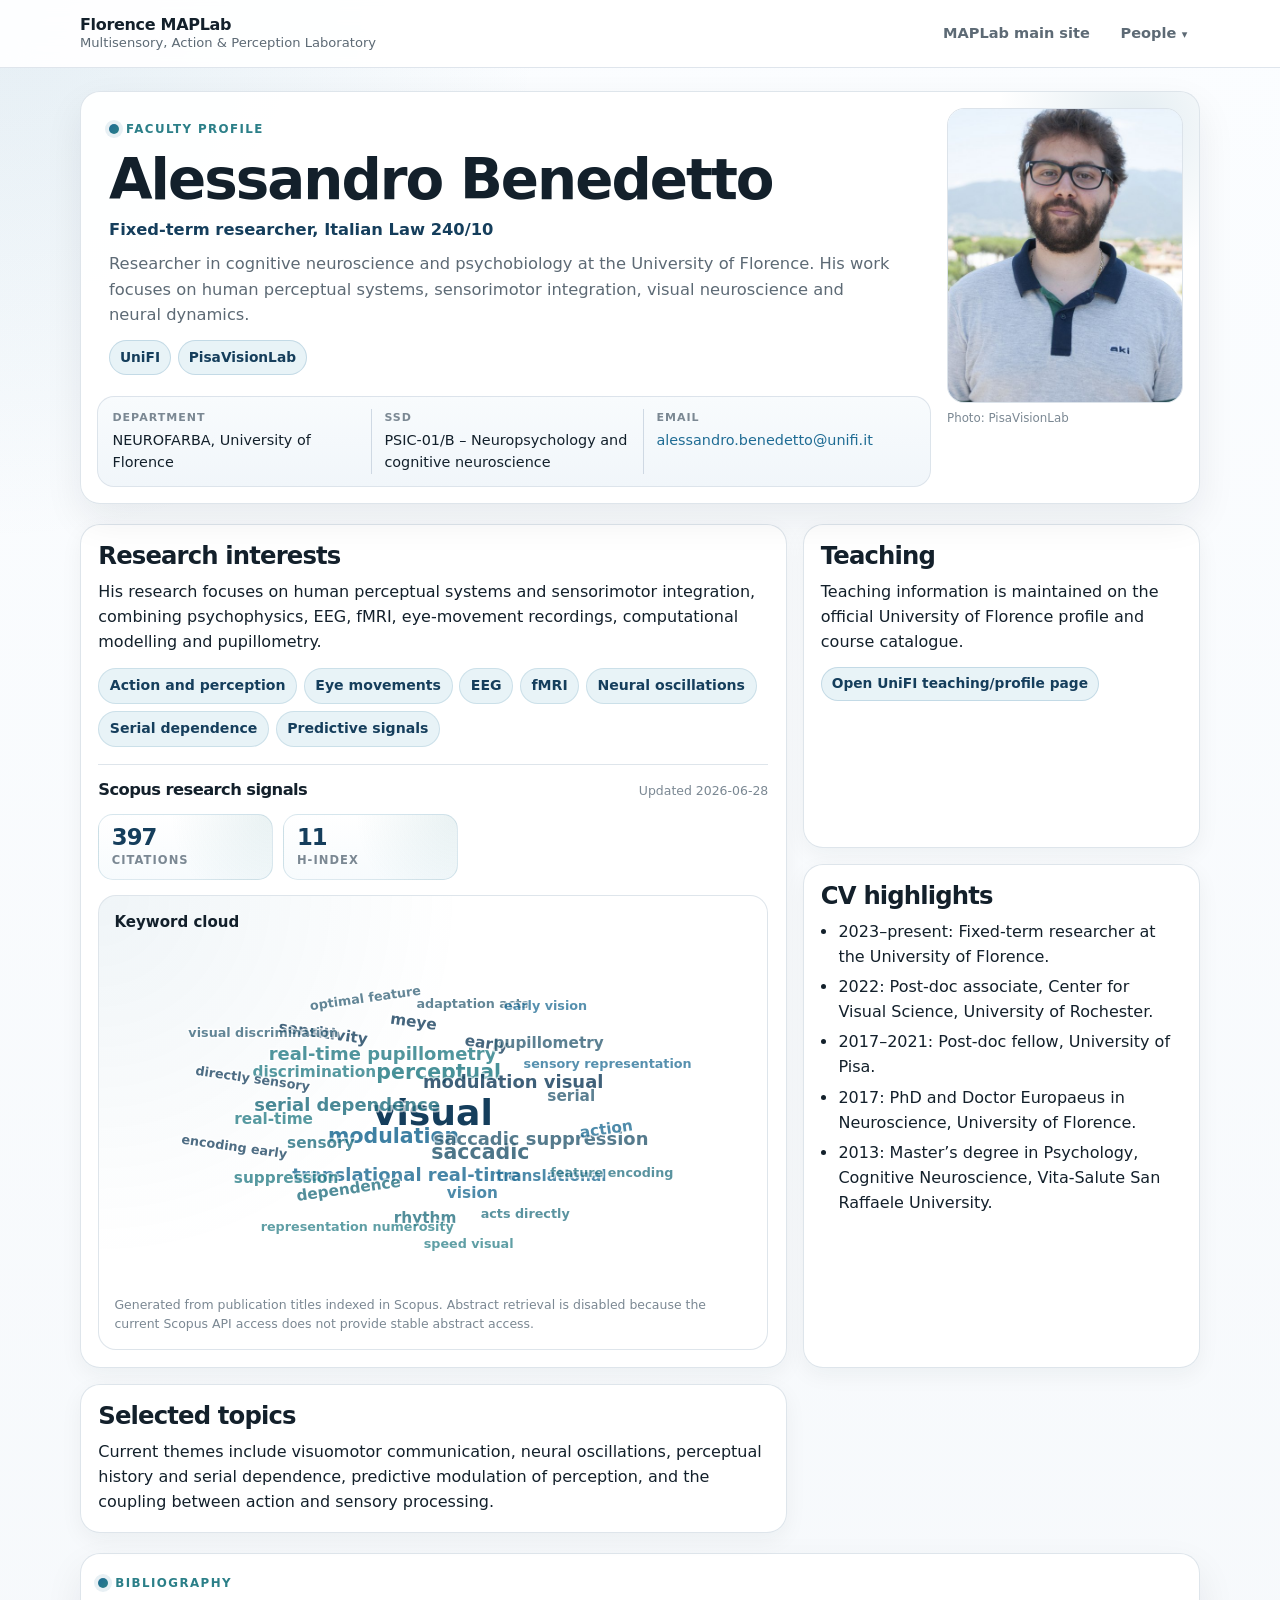
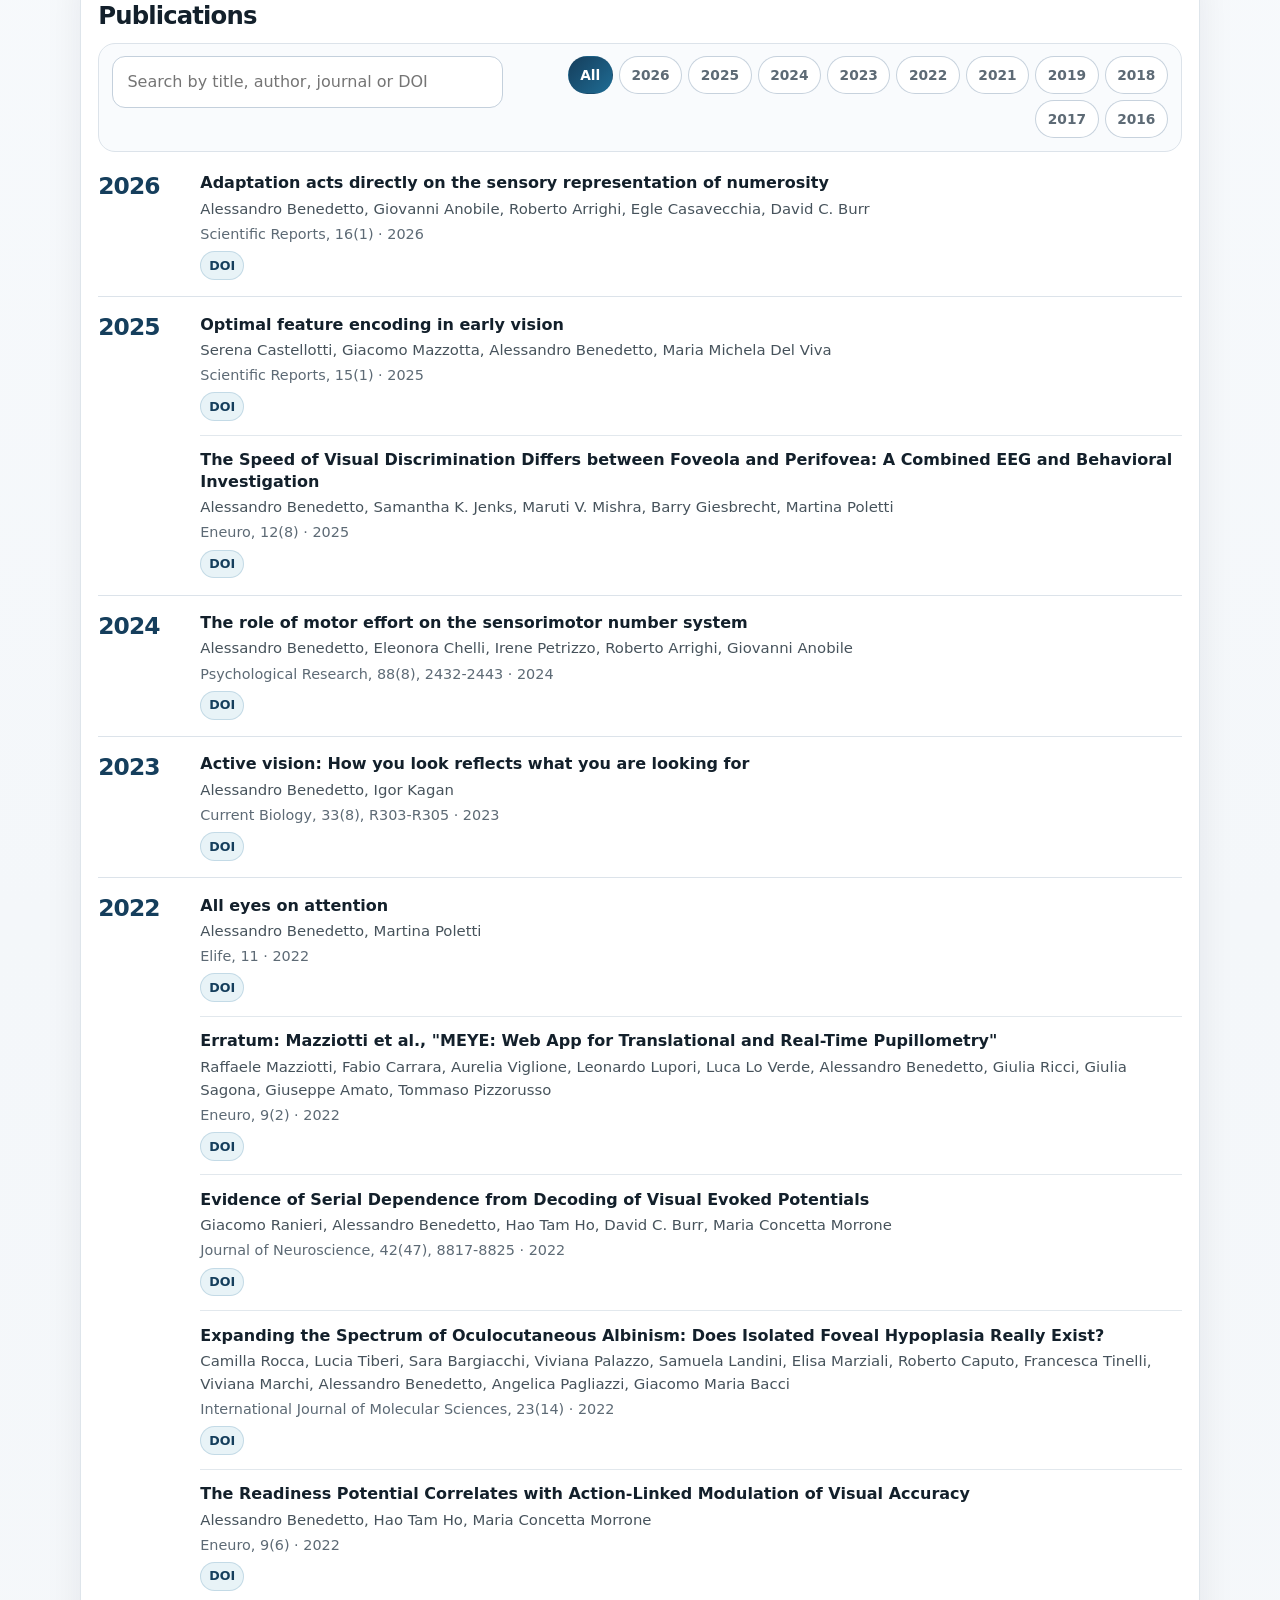
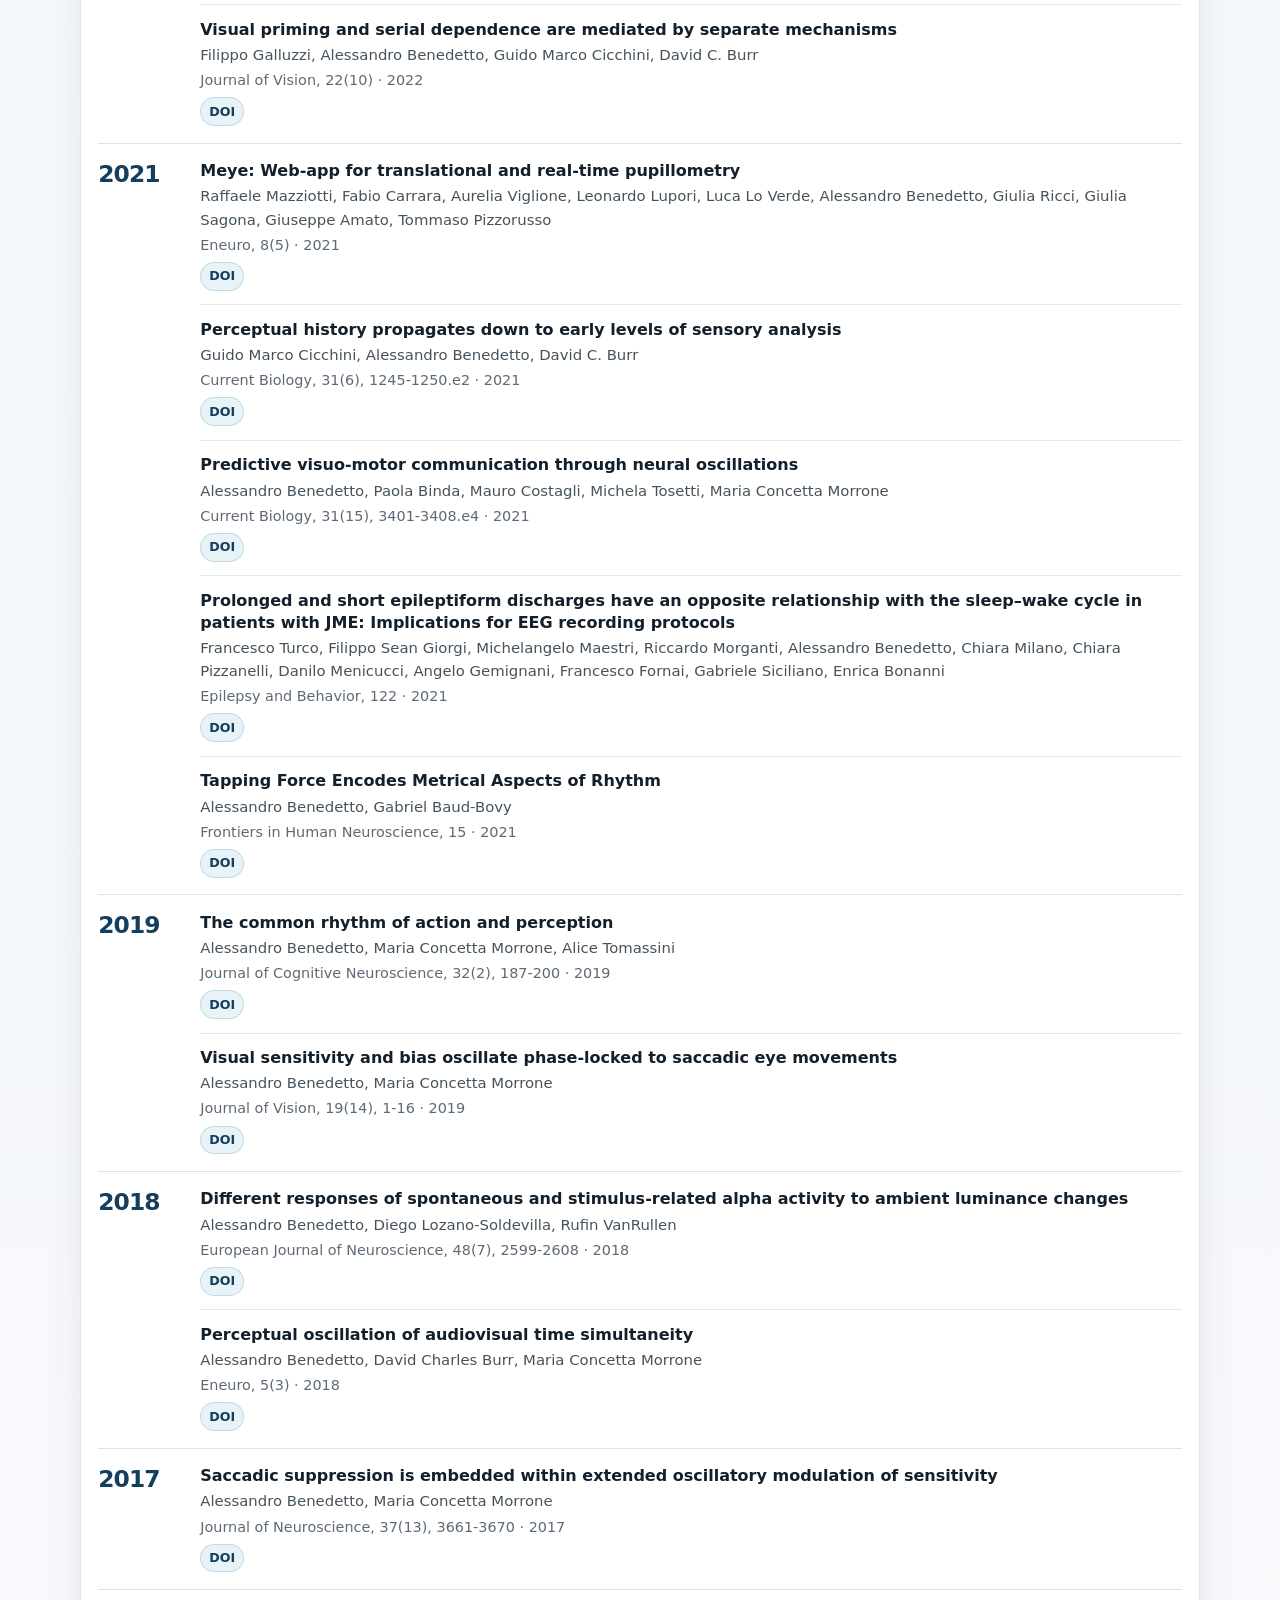
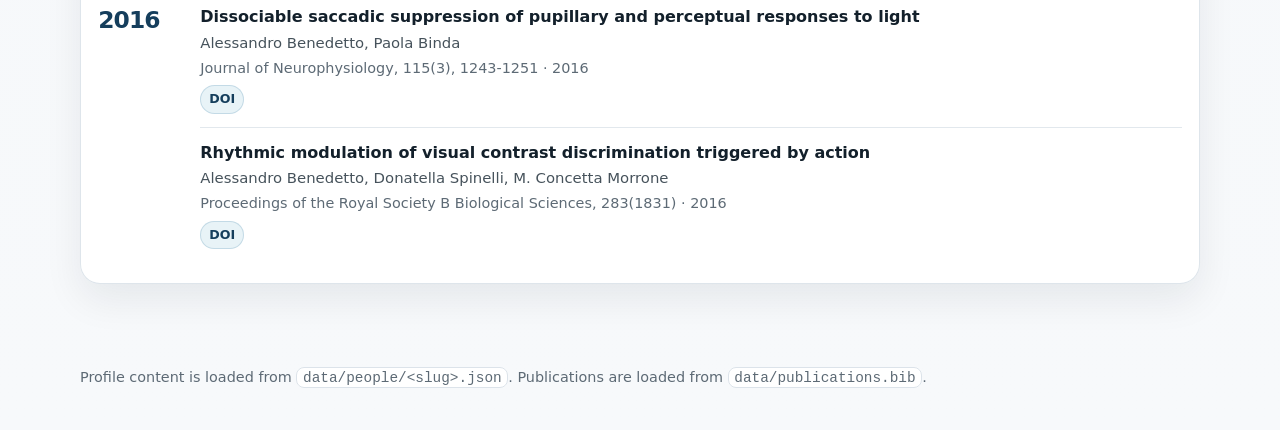
==== commit cf06f5f0: "update" ====
--- a/people/alessandro-benedetto.html
+++ b/people/alessandro-benedetto.html
@@ -12,7 +12,7 @@
     <nav class="nav" aria-label="Main navigation">
       <a class="brand" href="../index.html">
         <span class="brand-title">Florence MAPLab</span>
-        <span class="brand-subtitle">Vision, action & neurophysiology</span>
+        <span class="brand-subtitle">Multisensory, Action & Perception Laboratory</span>
       </a>
       <div class="nav-links" data-people-nav></div>
     </nav>
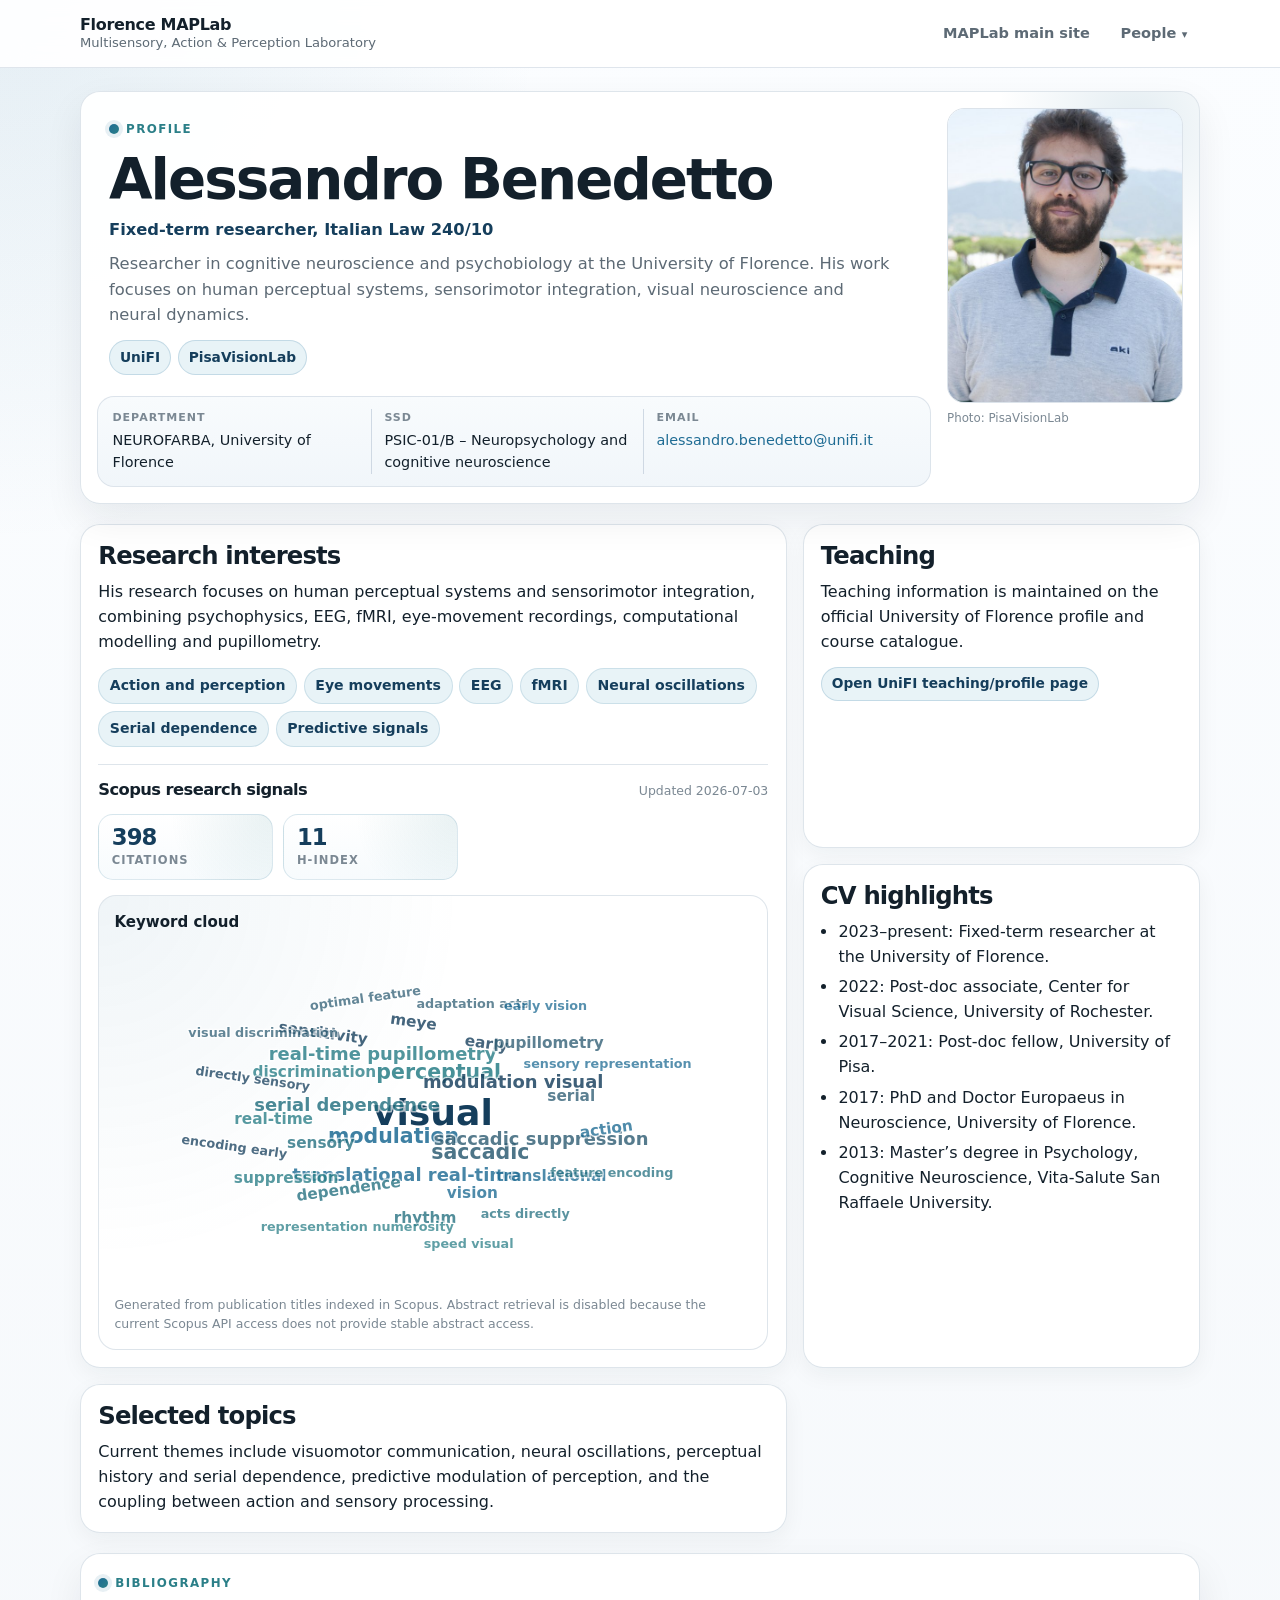
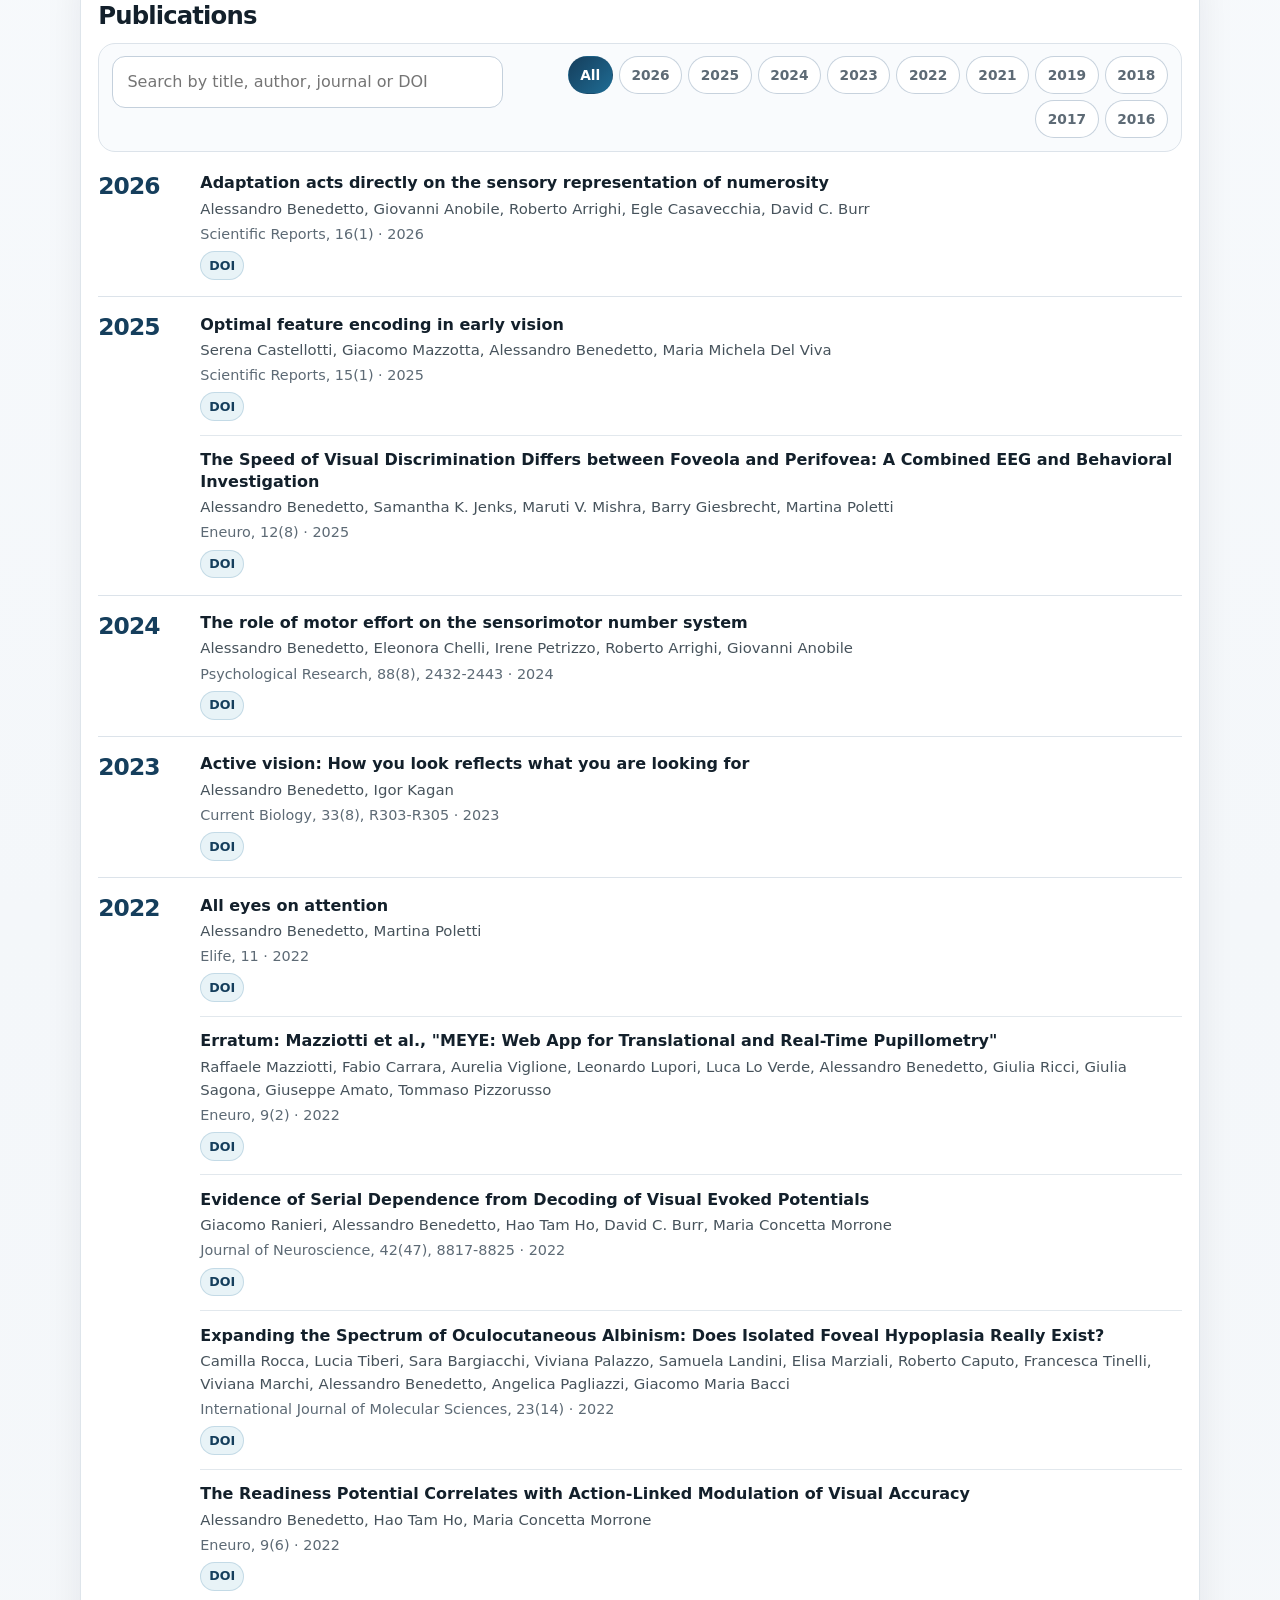
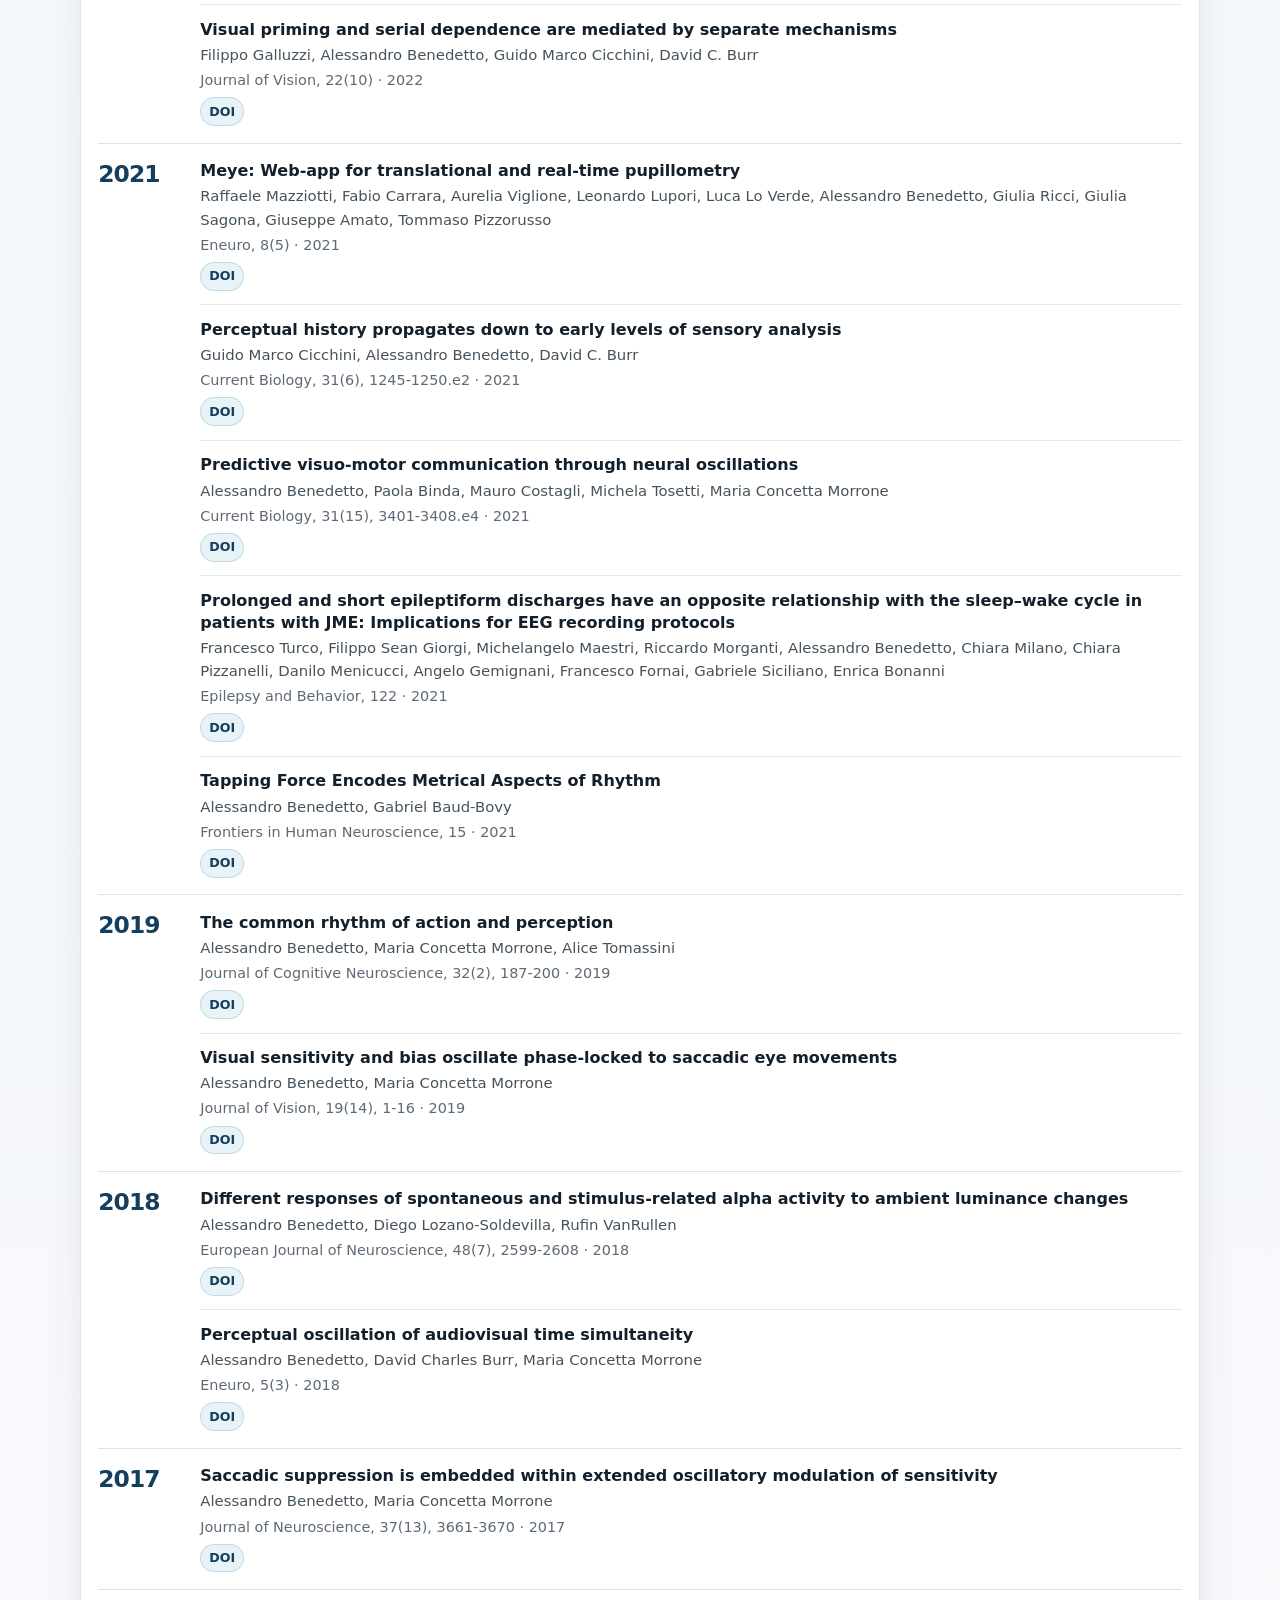
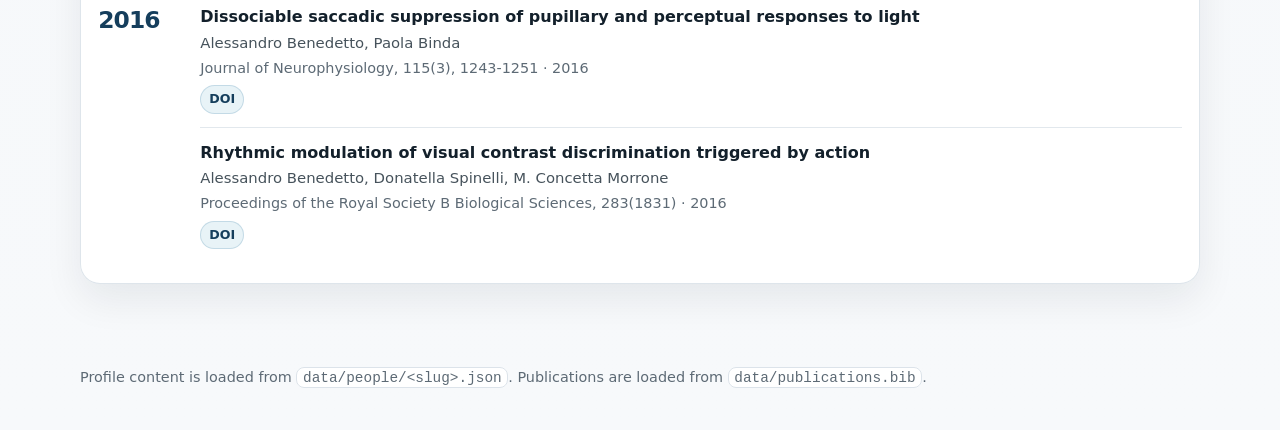
==== commit 3750d5bb: "update profile" ====
--- a/people/alessandro-benedetto.html
+++ b/people/alessandro-benedetto.html
@@ -3,8 +3,8 @@
 <head>
   <meta charset="utf-8">
   <meta name="viewport" content="width=device-width, initial-scale=1">
-  <title>Faculty profile | Florence MAPLab</title>
-  <meta name="description" content="Faculty profile, research interests, teaching, CV highlights and publications.">
+  <title>Profile | Florence MAPLab</title>
+  <meta name="description" content="Profile, research interests, teaching, CV highlights and publications.">
   <link rel="stylesheet" href="../assets/css/style.css?v=20260612g">
 </head>
 <body data-bib-url="../data/publications.bib" data-people-index="../data/people/people.json">
@@ -21,7 +21,7 @@
   <main>
     <section class="profile-hero" aria-labelledby="profile-name">
       <div class="profile-heading">
-        <div class="kicker">Faculty profile</div>
+        <div class="kicker">Profile</div>
         <h1 id="profile-name" data-profile-name>Loading profile…</h1>
         <p class="profile-role" data-profile-role></p>
         <p class="lede" data-profile-summary></p>
